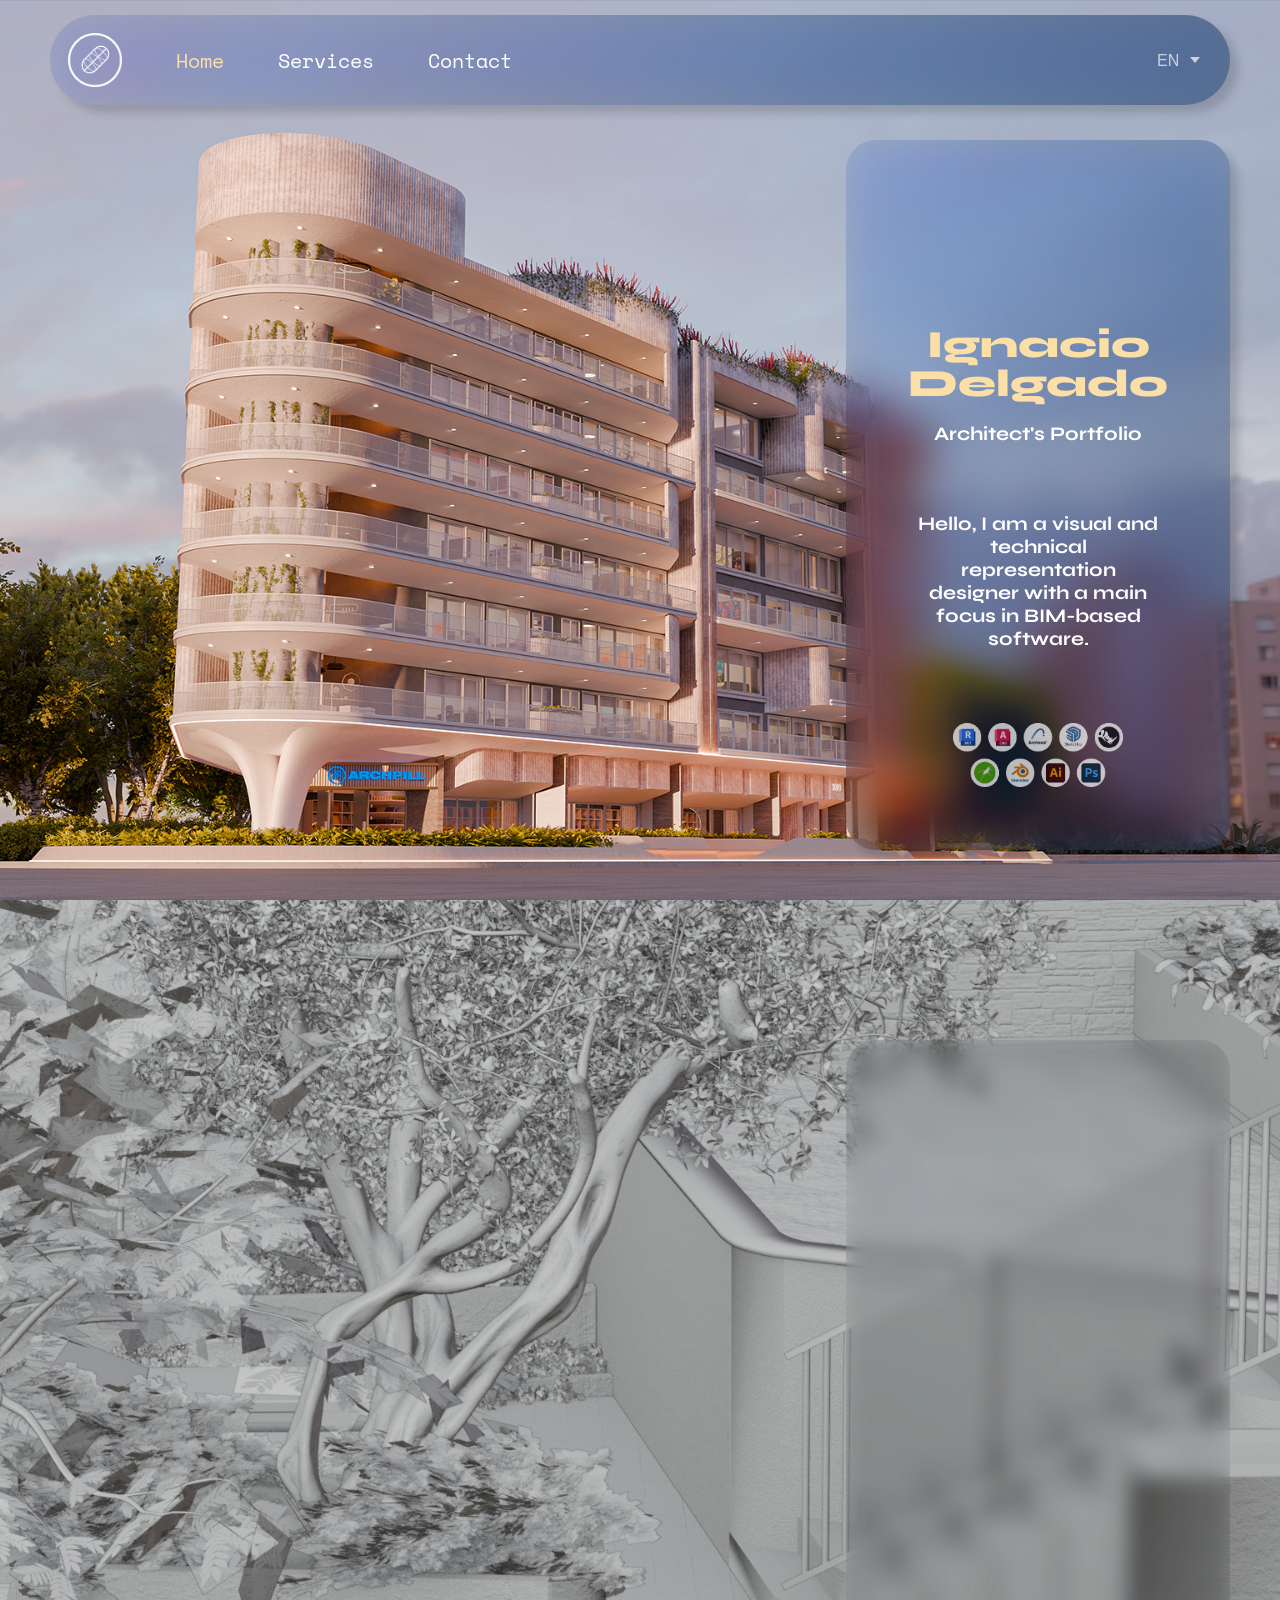
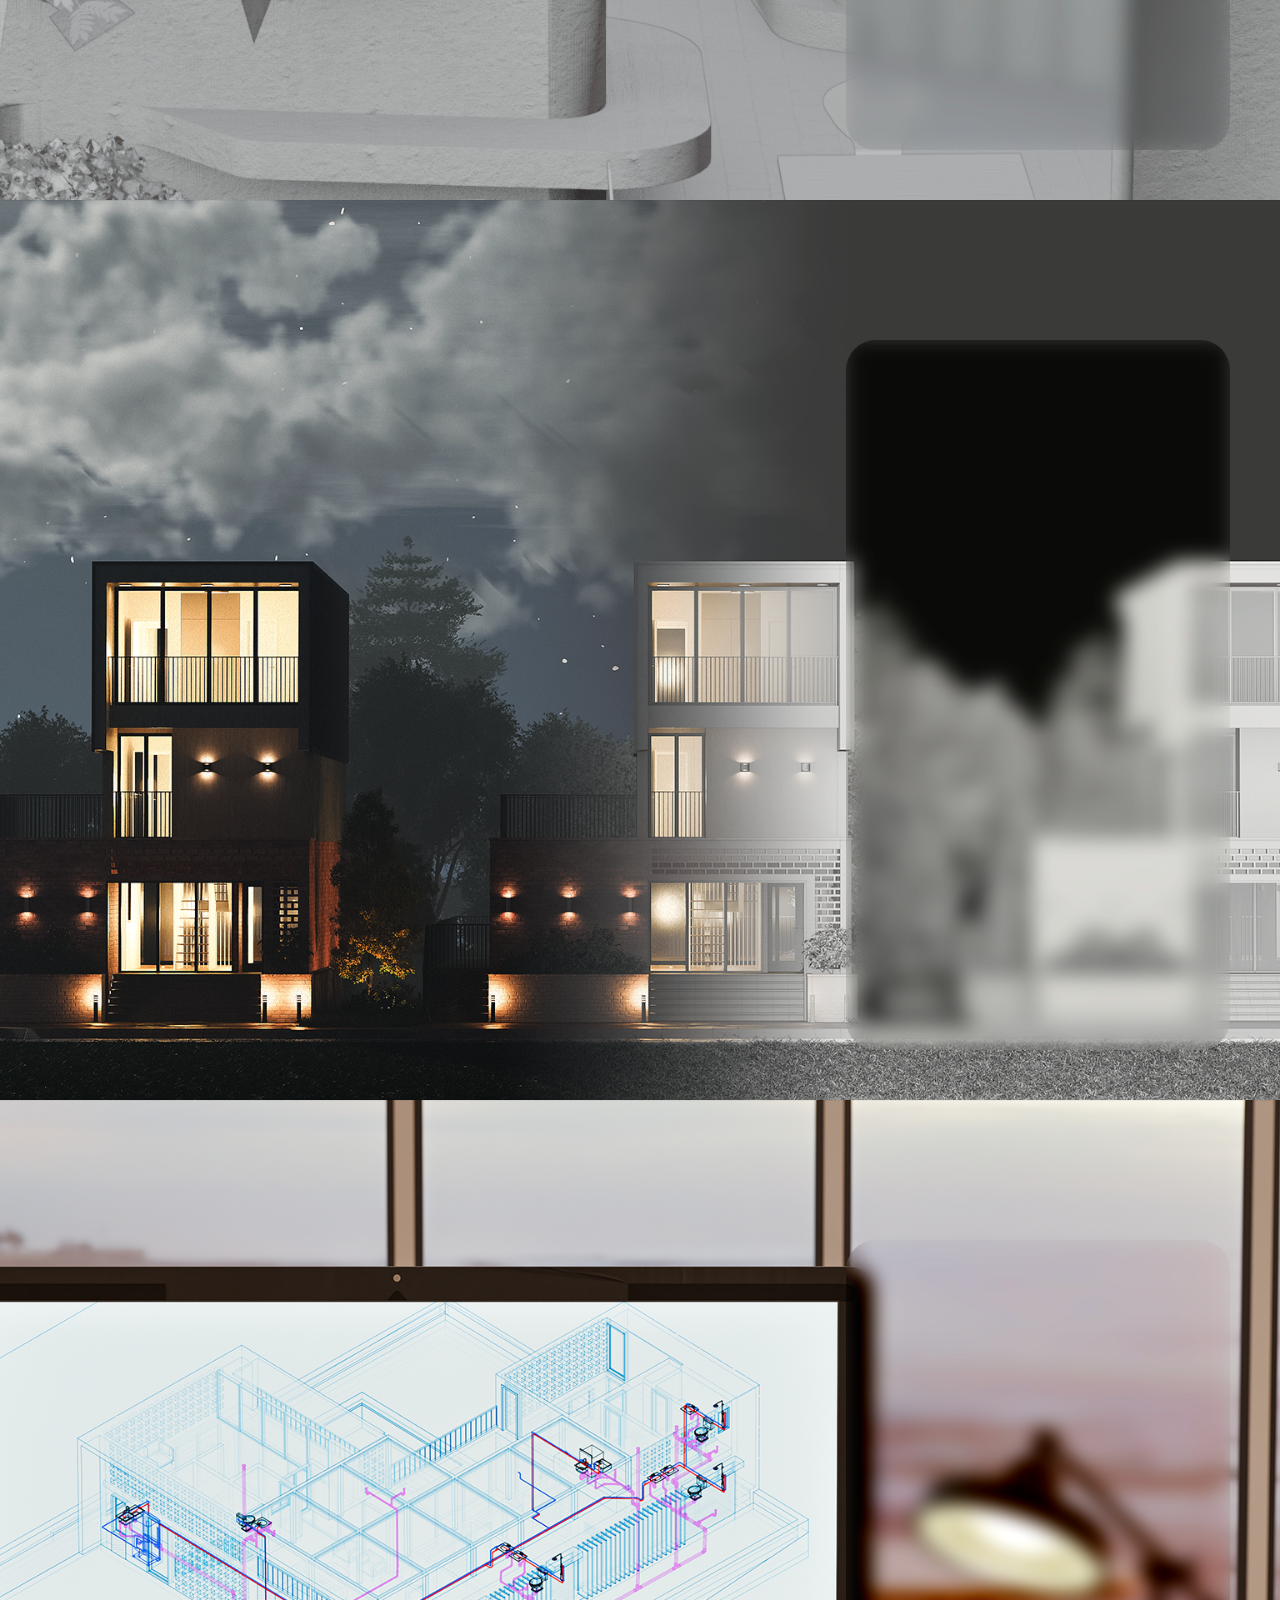
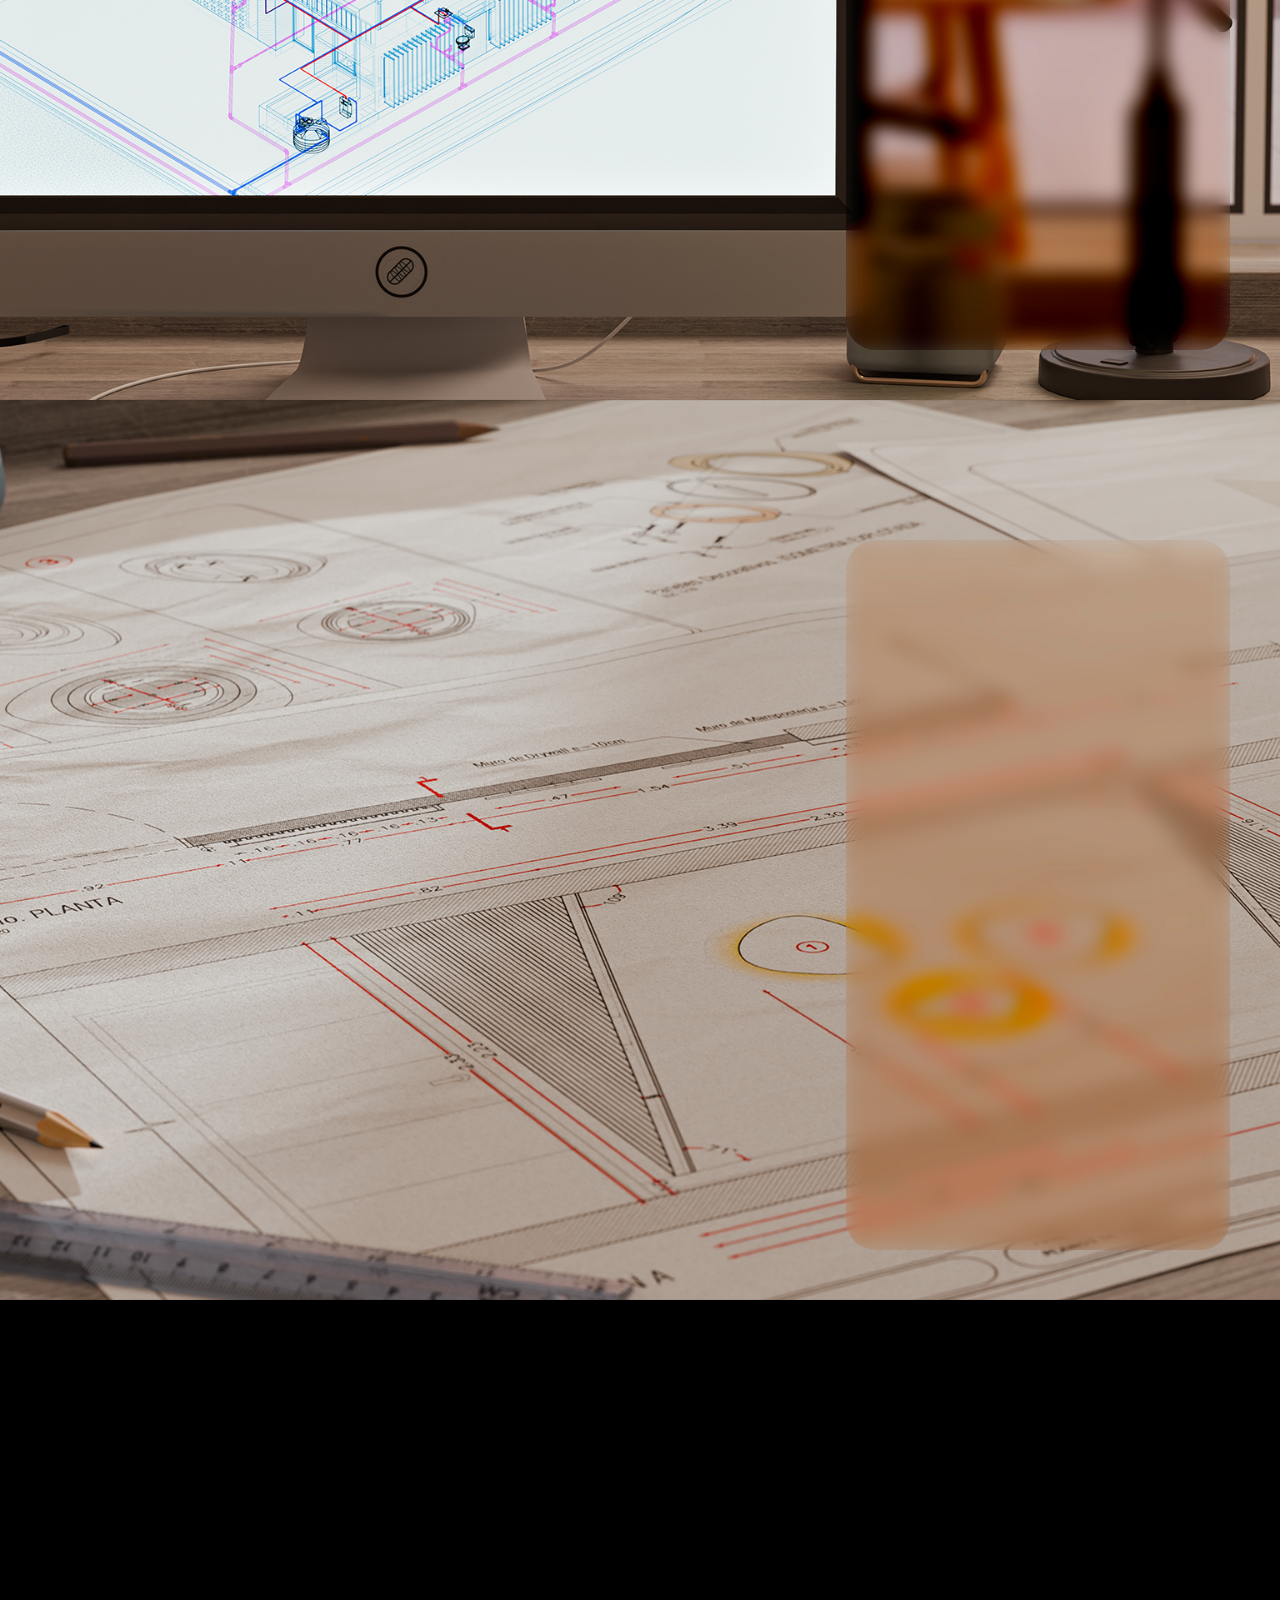
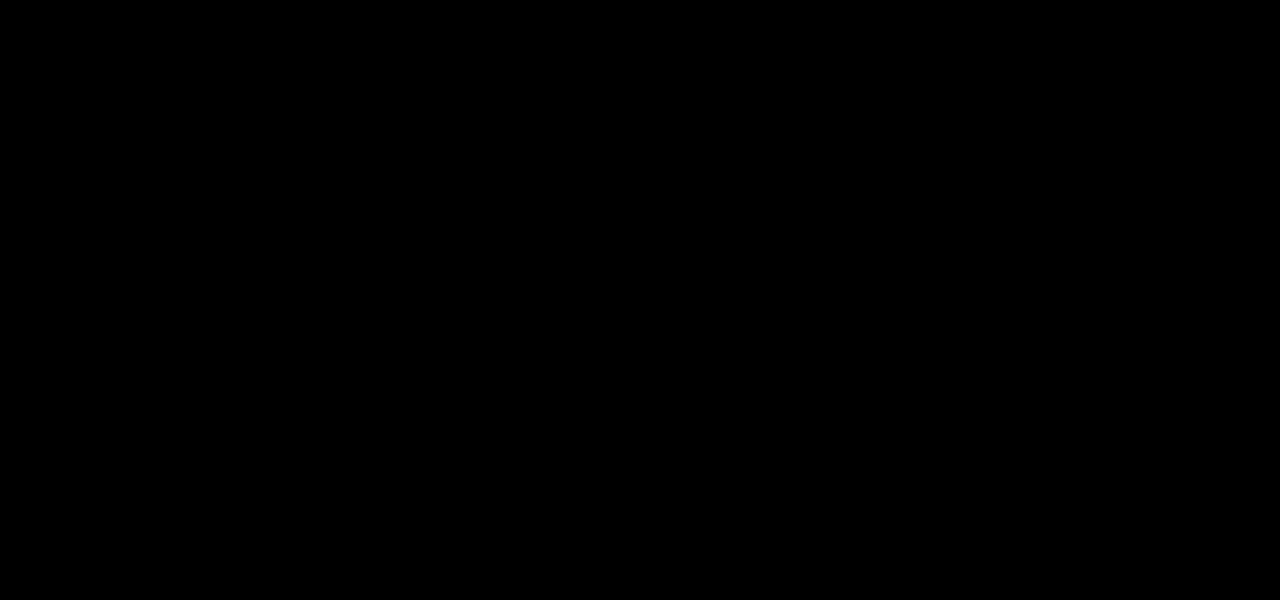
==== index.html @ 657e5b46 "Add files via upload" ====
<!DOCTYPE html>
<html>
<head>
    <meta charset="UTF-8" />
    <meta name="description" content="Architectural portfolio of Ignacio Delgado. BIM, ArchViz, MEP and detailing services.">
    <title>Ignacio Delgado</title>
    <link rel="preconnect" href="https://fonts.googleapis.com">
    <link rel="preconnect" href="https://fonts.gstatic.com" crossorigin>
    <link href="https://fonts.googleapis.com/css2?family=Space+Mono&family=Syne:wght@400;500;600;700;800&display=swap" rel="stylesheet">
    <link rel="stylesheet" href="css/style.css">
    <meta name="viewport" content="width=device-width, initial-scale=1">
</head>

<body>
    
        <nav>

            <ul>
                <li><a href="#about"><img src="img/logo.png" alt="My Logo"></a></li>
                <li><a id="navAbout" class="nav-link" href="#about">Home</a></li>
                <li><a id="navServices" class="nav-link" href="#services">Services</a></li>
                <li><a id="navContact" class="nav-link" href="#contact">Contact</a></li>
                <li class="language-select"><select>
                    <option value="en">EN</option>
                    <option value="es">ES</option>
                </select></li>
            </ul>
        </nav>

        <section id="about" class="about">
            <article>

                <!-- image slider -->
                <div id="slider" class="slider">
                    <div id="imageslider" class="slider-container">
                        <figure>
                        <img src="img/render 01.webp" alt="Building Render">
                        <img src="img/render 02.webp" alt="House Render">
                        <img src="img/render 03.webp" alt="Bedroom Render">
                        <img src="img/render 04.webp" alt="Hallway Render">
                        <img src="img/render 01.webp" alt="Building Render">
                        </figure>
                    </div>
                </div>
                <!-- image slider -->

                <div class="about-content">
                    <div class="title">
                        <h1>Ignacio<br>Delgado</h1>
                    </div>
                    <div class="subtitle">
                        <h3 id="subtitle1">Architect's Portfolio</h3>
                    </div>
                    <div class="description">
                        <b id="par1">Hello, I am a visual and technical representation designer with a main focus in BIM-based software.</b>
                    </div>
                    <div class="programs">
                        <div id="programs">
                            <figure>
                            <img src="img/programs.png" alt="">
                            </figure>
                        </div>
                    </div>
                </div>
            </article>

        </section>

        <section id="services" class="service-container">
            <section class="service service-3d sticky">

                <article>
                    <figure>
                        <img src="img/3dModels.webp" alt="3d Model" width="200">
                    </figure>

                    <div class="text">
                        <h2 id="services_modeling_title">MODELING</h2>
                        <p id="services_modeling_description">Architectural 3d modeling based on plans or on-site measurements. I use a wide range of industry-standard software to deliver detailed models.</p>
                        <a id="services_modeling_contact" href="#contact">Contact me for more information.</a>
                    </div>
                </article>

            </section>

            <section class="service service-render sticky">

                <article>
                <figure>
                    <img src="img/RenderTransition.webp" alt="Render transition to 3d model" width="200">
                    </figure>
                    <div class="text">
                        <h2 id="services_render_title">ARCHVIZ</h2>
                        <p id="services_render_description">Bring your architectural ideas to life with realistic renderings. You can choose the look and feel from camera angles to materials. I specialize in both interior and exterior visualizations.</p>
                        <a id="services_render_contact" href="#contact">Contact me for more information.</a>
                    </div>
                </article>

            </section>

            <section class="service service-mep sticky">

                <article>
                <figure>
                    <img src="img/MEP.webp" alt="MEP system routing" width="200">
                    </figure>
                    <div class="text">
                        <h2>MEP</h2>
                        <p id="services_mep_description">Mechanical, electrical, and plumbing systems modeled in Autodesk Revit, based on architectural drawings and ready for scheduling and quantity takeoff.</p>
                        <a id="services_mep_contact" href="#contact">Contact me for more information.</a>
                    </div>
                </article>

            </section>

            <section class="service service-detail sticky">

                <article>
                <figure>
                    <img src="img/Details.webp" alt="Architectural detail plans" width="200">
                    </figure>
                    <div class="text">
                        <h2 id="services_details_title">DETAILING</h2>
                        <p id="services_details_description">Construction-ready documentation of architectural elements and components.</p>
                        <a id="services_details_contact" href="#contact">Contact me for more information.</a>
                    </div>
                </article>

            </section>
        </section>

        <section id="contact" class="contact">
            <article>
                <figure class="profile-picture">
                    <img src="img/ProfilePicture.webp" alt="Ignacio Delgado Profile Picture">
                </figure>

                <div class="contact-content">
                    <div class="contact-data">
                        <h1> Ignacio <br> Delgado</h1>
                        <p id="contact_description">Bachelor of Architecture from <br> Universidad de Lima.</p>
                        <div class="social-networks">
                            <a href="https://www.instagram.com/archpill/" target="_blank">
                                <img src="img/InstagramLogo.png" alt="Instagram Icon">
                            </a>
                            <a href="https://www.linkedin.com/in/ignacio-delgado-b66bb219a/" target="_blank">
                                <img src="img/LinkedInLogo.png" alt="LinkedIn Icon">
                            </a>
                        </div>
                        <div class="download-content">
                            <a id="contact_cv" href="https://drive.google.com/file/d/1QMvNviJ8yWpUM3eVjz7Fx7KUgaL3fkpQ/view?usp=drive_link" target="_blank">Download CV</a>
                            <br>
                            <a id="contact_dossier" href="https://drive.google.com/file/d/12A3cQqpq6sU9uau0mVuE59PVUtL7NmC2/view?usp=drive_link" target="_blank">Download Projects Dossier</a>
                        </div>
                    </div>

                    <div class="contact-tools">
                                <form action="https://api.web3forms.com/submit" method="POST" class="contact-left">
                                    <div class="contact-left-title">

                                        <h2 id="contact_email_title">Contact Me</h2>
                                    </div>
                                    <input type="hidden" name="access_key" value="77ea78ff-f073-4a43-bc3b-4c7bc73c2e92">
                                    <input id="contact_email_name" type="text" name="name" placeholder="Your Name" class="contact-inputs" required>
                                    <input id="contact_email_email" type="email" name="email" placeholder="Your Email" class="contact-inputs" required>
                                    <textarea id="contact_email_message" name="message" placeholder="Your Message" class="contact-inputs" required></textarea>
                                    <button type="submit"> <p id="contact_email_send">Send</p> </button>
                                </form>
                    </div>
                </div>

            </article>    
           
        </section>
        
        <script src="main.js"></script>
</body>
</html>
---- css/style.css ----
* {
  box-sizing: border-box;
}

body {
  overflow-x: hidden;
}

html {
  scroll-behavior: smooth;
  -webkit-text-size-adjust: 100%;
  text-size-adjust: 100%;
}

html, body {

  margin:0;
  padding: 0;
  background: #000000;
  color: #ffffff;
  font-size: clamp(12px, 2vw, 30px);
  font-family: "Syne", sans-serif;
  font-optical-sizing: auto;
  font-style: normal;
}

h1 {
  font-size: clamp(20px, 3vw, 60px);
  margin: 0px;
  font-weight: 800;
  line-height: 1em;
}

h2 {
  font-size: clamp(15px, 2vw, 30px);
  font-weight: 800;
}

h3 {
  font-size: clamp(8px, 1.5vw, 30px);
  font-weight: 700;
}

a {
  color: #ffffff;
  text-decoration: none;
}

p {
  font-size: clamp(10px, 2vw, 25px);
  font-weight: 500;
}

/* sections*/

section {
  position: relative;
  display: flex;
  width: 100%;
  min-height: 100vh;

  z-index: 1;
}

.service.sticky .text,
.service.sticky figure {
  pointer-events: auto;
}

/* navigation */

nav.color-change {
  background-color: #99adc5;
  transition: background-color 1s ease;
}

nav {
  position: fixed;
  height: 10vh;
  top: 15px;
  left: 50px;
  right: 50px;
  font-size: 20px;
  z-index: 2;
  
  background-color: transparent;
  background: linear-gradient(120deg,#42536815, #26426290);
  backdrop-filter: blur(20px) brightness(0.85) contrast(1.5) saturate(2);
  box-shadow: 8px 8px 8px rgba(10, 10, 10, 0.15);
  
  border-radius: 100px;

  transition: background-color 1s ease;
}

nav ul {
  display: flex;
  align-items: center;
  width: 100%;
  height: 100%;
  margin: 0;
  padding: 0;

}

nav ul li {
  list-style: none;
  margin-left: 2vh;
  margin-right: 4vh;
}

nav ul li a {
  color: #ffffff;
  font-family: "Space Mono", monospace;
  font-weight: 400;
  font-style: normal;
}

nav ul li a img {
  height: 6vh;
  vertical-align: middle;
  position: relative;
}

.nav-link.active {
  color: #FCDFA7;
}

/*NAVBAR ONLY HOVER WITH MOUSE*/
@media (hover: hover) and (pointer: fine) {
  nav ul li a:hover {
    color: #FCDFA7;
    transition: color 0.3s ease;
  }
}

/* language bar */

nav ul .language-select {
  margin-left: auto;
  margin-right: 20px; /* optional: for some spacing from the edge */
}

select {
  background: transparent;

  color: #cdd2d7;
  border: black;
  padding: 8px 30px 8px 12px; /* space on the right for the arrow */
  font-size: 16px;
  appearance: none; /* remove default arrow */
  -webkit-appearance: none;
  -moz-appearance: none;
  position: relative;
  background-image: url("data:image/svg+xml;charset=US-ASCII,%3Csvg xmlns='http://www.w3.org/2000/svg' width='10' height='6'%3E%3Cpath fill='%23cdd2d7' d='M0 0l5 6 5-6z'/%3E%3C/svg%3E");
  background-repeat: no-repeat;
  background-position: right 10px center;
  background-size: 10px 6px;
  transition: background-color 1s ease;
}

/* image slider */

.slider {
  z-index: 1;
  position: relative;
}

.slider-container {
  height: 100vh;
  width: 100vw;
  overflow: hidden;
  position: relative;
}

#imageslider figure {
  display: flex;
  width: 500vw; /* 5 images * 100vw each */
  margin: 0;
  padding: 0;
  animation: 20s slider infinite ease-in-out;
}

#imageslider figure img {
  width: 100vw;
  height: 100vh;
  object-fit: cover;
  object-position: center;
}

@keyframes slider {
  0% { transform: translateX(0%); }
  20% { transform: translateX(0%); }
  25% { transform: translateX(-20%); }
  45% { transform: translateX(-20%); }
  50% { transform: translateX(-40%); }
  70% { transform: translateX(-40%); }
  75% { transform: translateX(-60%); }
  95% { transform: translateX(-60%); }
  100% { transform: translateX(-80%); }
}
/*image slider end*/

/*about section*/

#about {
  scroll-margin-top: 10vh;
}

section.about article {
  position: relative;
  margin: auto;
  text-align: center;
  display: flex;
  flex-direction: column;
  align-items: center;
  justify-content: center;
  overflow: hidden;
}

section.about article .about-content {
  box-sizing: border-box;
  
  position: absolute;
  bottom: 50px;
  right: 50px;
  width: 30vw;
  height: calc(90vh - 100px);


  background: linear-gradient(120deg,#42536815, #26426290);
  backdrop-filter: blur(20px) brightness(0.85) contrast(1.5) saturate(2);

  box-shadow: 8px 8px 8px rgba(10, 10, 10, 0.15);
  border-radius: 30px;


  display: flex;
  flex-direction: column;
  justify-content: center;
  z-index: 2;
  padding: 30px;
}

section.about article .about-content .title {
  flex: 1;
  display: flex;
  align-items: flex-end;
  justify-content: center;
  color: #FCDFA7;
  text-align: center;
}

section.about article .about-content .subtitle {
  flex: 0;
  display: flex;
  align-items: flex-start;
  justify-content: center;
}


section.about article .about-content .description {
  flex: 1;
  display: flex;
  font-size: clamp(15px, 1.5vw, 25px);
  margin: 0 3.125vw 0 3.125vw; /* top, right, bottom, left */
  align-items: center;

}

#programs figure img {
  flex: 1;
  width: 70%;
  object-fit: cover;
  align-items: flex-start;
  opacity: 70%;
}

/* service section*/

.service.sticky {
  position: sticky;
  top: 0;
  height: 100vh;
}

.service-container {

  height: 400vh;
  z-index: 0;
}

#services {
  flex-direction: column;
}

section.service article {
  position: relative;
  width: 100%;
  height: 100%;
  display: flex;
  align-items: center;
  justify-content: flex-end;
  background: none;
  overflow: hidden;
}

section.service figure {
  position: absolute;
  top: 0;
  left: 0;
  width: 100%;
  height: 100%;
  margin: 0;
  z-index: 1;
}

section.service figure img {
  position: absolute;
  top: 0;
  left: 0;
  width: 100vw;
  height: 100vh;
  object-fit: cover;
  object-position: center;
  z-index: 1;
}

section.service .text {
  position: absolute;
  bottom: 50px;
  right: 50px;
  width: 30vw;
  height: calc(90vh - 100px);

  background: linear-gradient(120deg,#42536815, #26426290);
  backdrop-filter: blur(10px) brightness(0.85) contrast(1.5) saturate(2);

  border-radius: 30px;

  z-index: 2;
  padding: 3vw;
  display: flex;
  flex-direction: column;
  justify-content: start;
  color: white;
}

/* service section overrides */

section.service .text a {
  font-family: "Space Mono", monospace;
  font-size: 70%;
  transition: color 1s;
}

/* CONTACT ME ONLY HOVER WITH MOUSE*/
@media (hover: hover) and (pointer: fine) {
  section.service a:hover {
    color: #FCDFA7;
    text-decoration: underline;
  }
}

/* contact section*/

section.contact {
  height: 90vh !important; /* Forces it */
  background-color: #99adc5;
  background: linear-gradient(90deg,#99adc5, #596e86);
  backdrop-filter: brightness(0.85) contrast(1.5) saturate(2);
}

section.contact article {
  height: 90vh;
  width: 100vw;
  padding-top: 10vh;
  align-items: center;
  justify-content: center;
  display: flex;
  flex-direction: row;
  overflow: hidden;

}

section.contact article figure,
section.contact .contact-content {
  height: 90vh;
  width: 50%;
  display: flex;
  align-items: center;
  justify-content: center;
}

.profile-picture img {
  align-items: center;
  justify-content: center;
  width: 45vw;
  border-radius: 50px;
}

section.contact .contact-content {
  flex-direction: column;
  align-items: start;
  height: 30vh;
}

section.contact .contact-tools {
  height: 30vh;
  padding-top: 1vh;
}

/* contact section email*/

.contact-left{
    display: flex;
    flex-direction: column;
    align-items: start;
    gap: 1vh;
}

.contact-inputs {
    width: 30vw;
    height: 4vh;
    border-bottom: 1.5px solid #ffffff;
    border-top: transparent;
    border-left: transparent;
    border-right: transparent;
    outline: transparent;
    padding-left: 10px;
    color: #ffffff;
    background-color: transparent;
}

.contact-left textarea {
    resize: none;  
    height: clamp(20px, 10vh, 12vh);
    padding-top: 10px;
}

.contact-inputs:focus{
    border-bottom: 1.5px solid white;
    border-top: #6F8298;
    border-left: #6F8298;
    border-right: #6F8298;
}

.contact-inputs::placeholder {
    color: #adb6c0;
}

.contact-left button {
    display: flex;
    align-items: center;
    padding: 2px 40px;
    color: #6F8298;
    gap: 10px;
    border: none;
    border-radius: 50px;
    background: #ffffff;
    cursor: pointer;
    transition: 0.3s ease;
}


/*CONTACT LEFT BUTTON ONLY HOVER WITH MOUSE*/
@media (hover: hover) and (pointer: fine) {
  .contact-left button:hover {
    color: #ffffff;
    background: #FCDFA7;
  }
}
/* contact section overrides */

#contact h1 {
  color: #FCDFA7;
  font-size: 150%;
}

#contact p {
  font-size: clamp(5px, 1vw, 15px);
}

#contact a {
  font-size: clamp(5px, 1vw, 15px);
  font-weight: 500;
}

.download-content a {
  display: inline-block;
  color: #6F8298;
  background-color: #ffffff;
  border-radius: 50px;
  padding: 10px 20px;
  margin: 5px 0;
  transition: 0.3s ease;
}


/*CONTACT DATA BUTTONS ONLY HOVER WITH MOUSE*/
@media (hover: hover) and (pointer: fine) {
  .contact-data a:hover {
    color: #ffffff;
    background-color: #FCDFA7;
  }
}

.contact-left button p {
  font-weight: 600;
  font-size: clamp(5px, 10vh, 15px);
}

.contact-left-title h2 {
  font-size: clamp(5px, 10vh, 25px);
  margin-bottom: 0px;
}

/* Social media icons */

.social-networks {
  display: flex;
  gap: 1vw;
  margin: 1vh 0px;
}

.social-networks img {
  display: flex;
  height: 4vh;
  align-items: start;
  justify-content: start;
  object-fit: cover;
}

.social-networks img:hover {
  transform: none;
}

.social-networks a img {
  transition: none !important;
  background: none !important;
  filter: none !important;
}

.social-networks a:hover {
  color: inherit !important;
  background: none !important;
}


/* 1. MOBILE LAYOUT VERTICAL */
@media (max-width: 600px) and (orientation: portrait) {


    /* NAVBAR */

      nav {
        left: 10px;
        right: 10px;
        top: 10px;
        font-size: 10px; /* smaller font for mobile */
        padding: 5px 10px;
    }

    nav ul li {
        margin: 5px 10px; /* tighter margins */
    }

    nav ul li a {
        font-size: clamp(5px, 11px, 25px); /* shrink text */
        white-space: nowrap; /* keep each link on one line */
    }

    nav ul li a img {
        height: 30px; /* smaller logo */
    }

    nav ul .language-select select {
        font-size: clamp(5px, 11px, 25px);
        padding: 4px 20px 4px 8px;
    }
  

    /* ABOUT SECTION */

    section.about article .about-content {
        bottom: 20vh;
        right: 15vw;
        width: 70vw;
        height: 50vh;
    }

    h3 {
      font-size: clamp(12px, 1.8vw, 30px);
      font-weight: 700;
    }

    section.about article .about-content .description {
      font-size: clamp(14px, 1vw, 18px);
      margin: 10px 3.125vw 0 3.125vw; /* top, right, bottom, left */
    }

    #programs figure img {
      width: 90%;
      margin: 10px 0 0 0; /* top, right, bottom, left */
    }

    /* SERVICE SECTION */

    section.service .text {
        top: calc(10vh + 20px);
        right: 10px;
        width: 50vw;
        height: 40vh;
    }

    section.service .text h2 {
        font-size: clamp(5px, 12px, 30px)
    }

    section.service .text p {
        font-size: clamp(5px, 12px, 30px);
    }

    section.service .text a {
        font-size: clamp(5px, 10px, 25px);
    }

    /* CONTACT SECTION */

    section.contact article {
        flex-direction: column; /* stack vertically */
        height: 100vh; /* let it grow naturally */
        padding-top: 50px; /* keep space below navbar */
      }

    section.contact article figure,
    section.contact .contact-content {
        width: 100%; /* full width */
        height: auto; /* adjust height to content */
        justify-content: center;
        text-align: center;
      }

    .profile-picture img {
        width: 20vh;
        height: 20vh;
        object-fit: cover;
       border-radius: 50%;
      }

    section.contact .contact-content {
        align-items: center;
      }

    section.contact .contact-data {
        height: 25vh;
    }

    .download-content a {
        margin: 2.5px 0;
        padding: 5px 12px;
    }

    section.contact .contact-tools {
        height: 35vh;
    }

    .social-networks {
        align-items: center;
        justify-content: center;
    }

    .social-networks img {
        height: 3vh;
    }

    .contact-left button {
        padding: 0px 20px;
    }

    .contact-left-title h2 {
        font-size: clamp(10px, 2vh, 30px);
    }

    #contact h1 {
        font-size: clamp(10px, 3vh, 30px);
    }

    #contact p {
        font-size: clamp(10px, 1.5vw, 15px);
    }

    #contact a {
        font-size: clamp(10px, 1.5vw, 15px) ;
    }

    .contact-inputs {
        width: 80vw; /* fit smaller screens */
      }

}

/* 2. MOBILE LAYOUT HORIZONTAL */

@media (max-width: 1022px) and (max-height: 600px) and (orientation: landscape) {
    /* NAVBAR */

      nav {
        left: 10px;
        right: 10px;
        top: 10px;
        font-size: 10px; /* smaller font for mobile */
        padding: 2.5px 5px;
    }

    nav ul li {
        margin: 5px 10px; /* tighter margins */
    }

    nav ul li:first-child {
        margin-left: 1px; /* adjust to your liking */
        margin-right: 8px; /* keeps spacing from next element */
    }

    nav ul li a {
        font-size: clamp(10px, 12px, 25px); /* shrink text */
        white-space: nowrap; /* keep each link on one line */
    }

    nav ul li a img {
        height: 7vh; /* smaller logo */
    }

    nav ul .language-select select {
        font-size: clamp(10px, 12px, 24px);
        padding: 4px 20px 4px 8px;
    }
  

    /* ABOUT SECTION */

    section.about article .about-content {
        bottom: 10px;
        right: 15px;
        height: calc(90vh - 30px);
    }

    section.about article h1 {
      font-size: clamp(15px, 2vw, 25px);
    }

    h3 {
      font-size: clamp(8px, 1.3vw, 15px);
    }

    section.about article .about-content .description {
      font-size: clamp(10px, 1.5vw, 15px);
      margin: 5px 0.5vw 0 0.5vw; /* top, right, bottom, left */
    }

    #programs figure img {
      width: 90%;
      margin: 5px 0 0 0; /* top, right, bottom, left */
    }

    /* SERVICE SECTION */

    section.service .text {
        bottom: 10px;
        right: 15px;
        height: calc(90vh - 30px);
    }

    section.service .text p {
        font-size: clamp(11px, 1vw, 18px);
    }

    section.service .text a {
        font-size: clamp(10px, 0.8vw, 15px);
    }

    /* CONTACT SECTION */

    .profile-picture img {
      border-radius: 25px;
      height: 65vh;
      width: auto;
    }

    .download-content a {
        margin: 1px 0;
        padding: 2.5px 12px;
    }

    .social-networks img {
        height: 5vh;
    }

    .contact-left button {
        padding: 0px 20px;
    }

    #contact h1 {
        font-size: clamp(8px, 1.8vw, 18px);
    }

    .contact-left-title h2 {
        font-size: clamp(9px, 1.2vw, 12px);
        margin-top: 1vh;
    }

    #contact p {
        font-size: clamp(6px, 1vw, 12px);
    }

    #contact a {
        font-size: clamp(5px, 1vw, 10px);
    }

    .contact-inputs {
        font-size: clamp(5px, 1vw, 10px);
    }

}

/* 3. TABLET LAYOUT VERTICAL */

@media (min-width: 601px) and (max-width: 1023px) and (min-height: 601px) {
    
    /* NAVBAR */

      nav {
        left: 10px;
        right: 10px;
        top: 10px;
        font-size: 10px; /* smaller font for mobile */
        padding: 5px 10px;
    }

    nav ul li {
        margin: 5px 10px; /* tighter margins */
    }

    nav ul li a {
        font-size: clamp(18px, 22px, 30px); /* shrink text */
        white-space: nowrap; /* keep each link on one line */
    }

    nav ul li a img {
        height: 50px; /* smaller logo */
    }

    nav ul .language-select select {
        font-size: clamp(15px, 20px, 25px);
        padding: 4px 20px 4px 8px;
    }
  

    /* ABOUT SECTION */

    section.about article .about-content {
        bottom: 22.5vh;
        right: 27.5vw;
        width: 45vw;
        height: 45vh;
    }

    section.about article h1 {
      font-size: clamp(20px, 3.5vw, 30px);
    }

    h3 {
      font-size: clamp(15px, 2vw, 30px);
      font-weight: 700;
    }

    section.about article .about-content .description {
      font-size: clamp(18px, 1.5vw, 25px);
      margin: 10px 3.125vw 0 3.125vw; /* top, right, bottom, left */
    }

    #programs figure img {
      width: 90%;
      margin: 10px 0 0 0; /* top, right, bottom, left */
    }

    /* SERVICE SECTION */

    section.service .text {
        top: calc(10vh + 20px);
        right: 10px;
        width: 40vw;
        height: 35vh;
    }

    section.service .text p {
        font-size: clamp(18px, 2vw, 30px);
    }

    section.service .text a {
        font-size: clamp(85%, 90%, 100%);
    }

    /* CONTACT SECTION */

    section.contact article {
        flex-direction: column; /* stack vertically */
        height: 100vh; /* let it grow naturally */
        padding-top: 50px; /* keep space below navbar */
      }

    section.contact article figure,
    section.contact .contact-content {
        width: 100%; /* full width */
        height: auto; /* adjust height to content */
        justify-content: center;
        text-align: center;
      }

    .profile-picture img {
        width: 20vh;
        height: 20vh;
        object-fit: cover;
       border-radius: 50%;
      }

    section.contact .contact-content {
        align-items: center;
      }

    section.contact .contact-data {
        height: 25vh;
    }

    .download-content a {
        margin: 4px 0;
        padding: 8px 18px;
    }

    section.contact .contact-tools {
        height: 35vh;
    }

    .social-networks {
        align-items: center;
        justify-content: center;
    }

    .social-networks img {
        height: 3.8vh;
    }

    .contact-left button {
        padding: 0px 30px;
    }

    .contact-left-title h2 {
        font-size: clamp(18px, 3vw, 25px);
    }

    #contact h1 {
        font-size: clamp(25px, 3.8vw, 35px);
    }

    #contact p {
        font-size: clamp(10px, 1.8vw, 15px);
    }

    #contact a {
        font-size: clamp(12px, 2vw, 15px) ;
    }

    .contact-inputs {
        width: 80vw; /* fit smaller screens */
      }

}
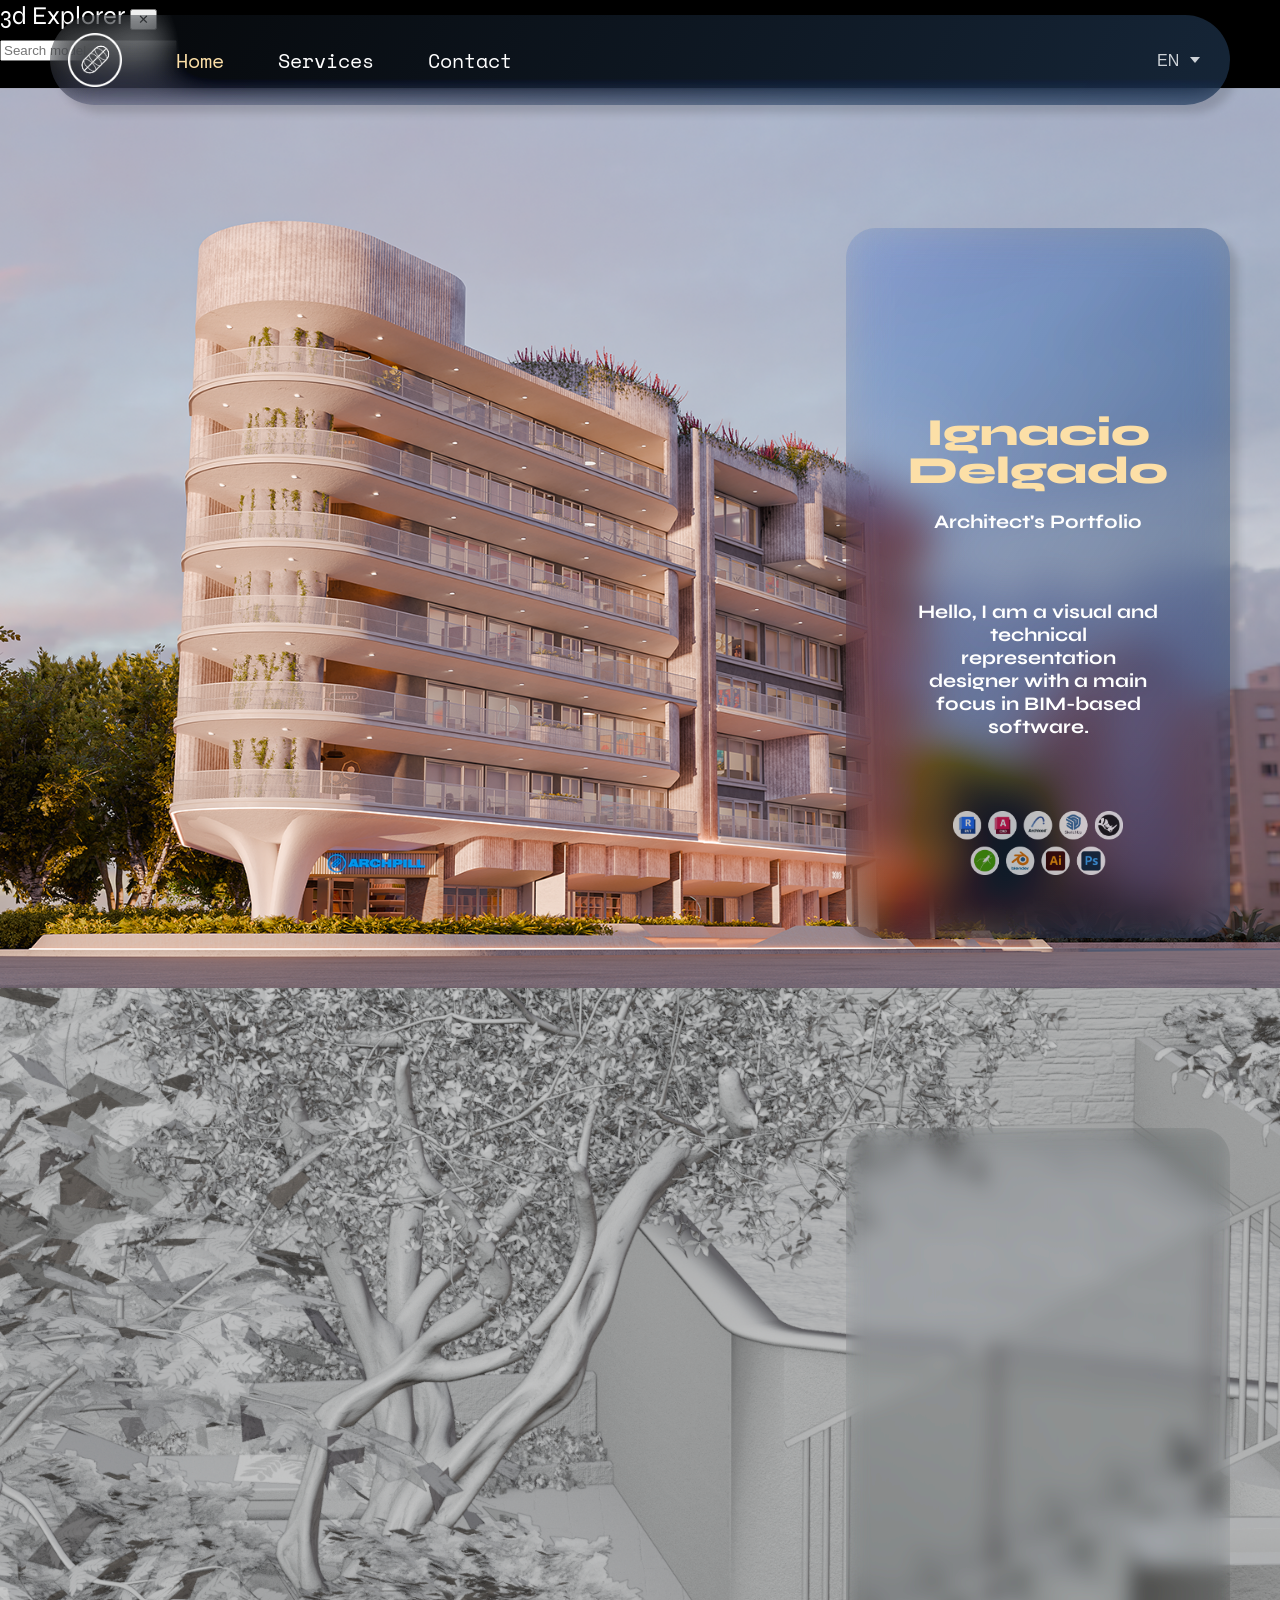
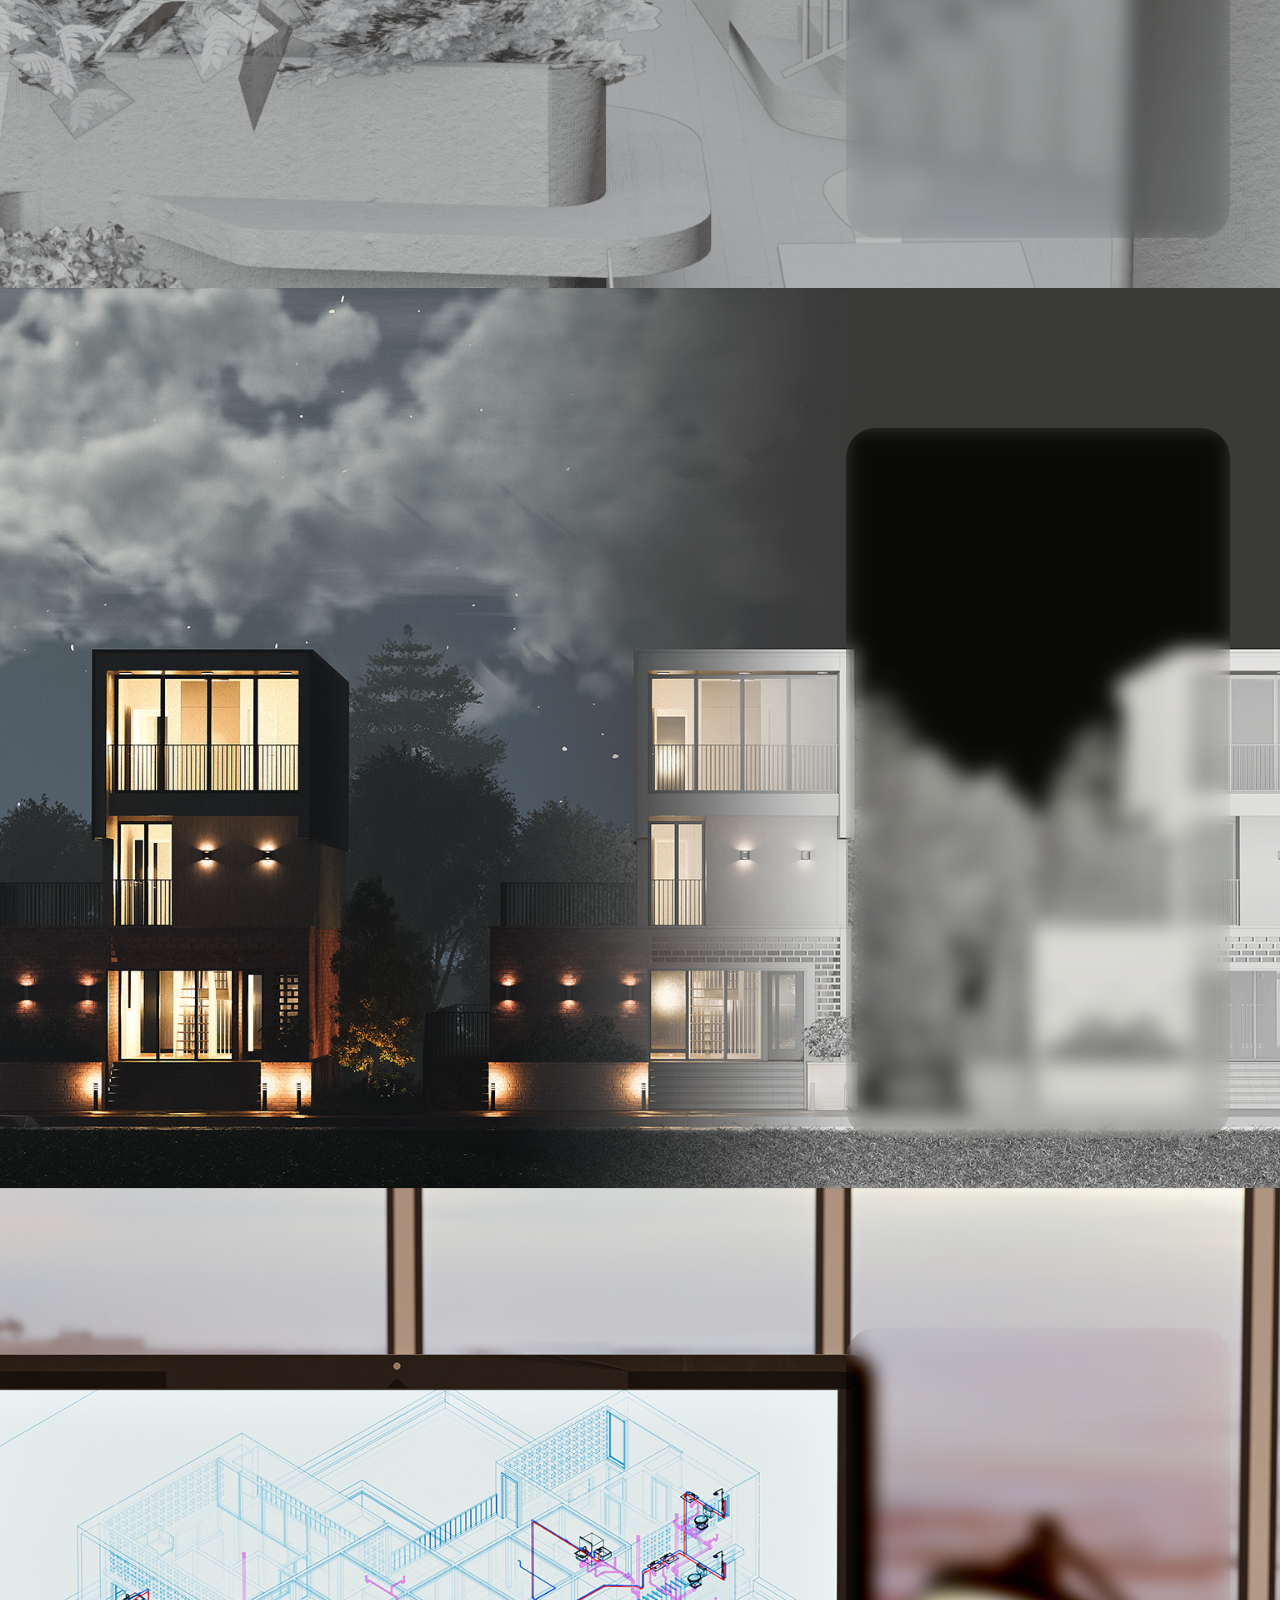
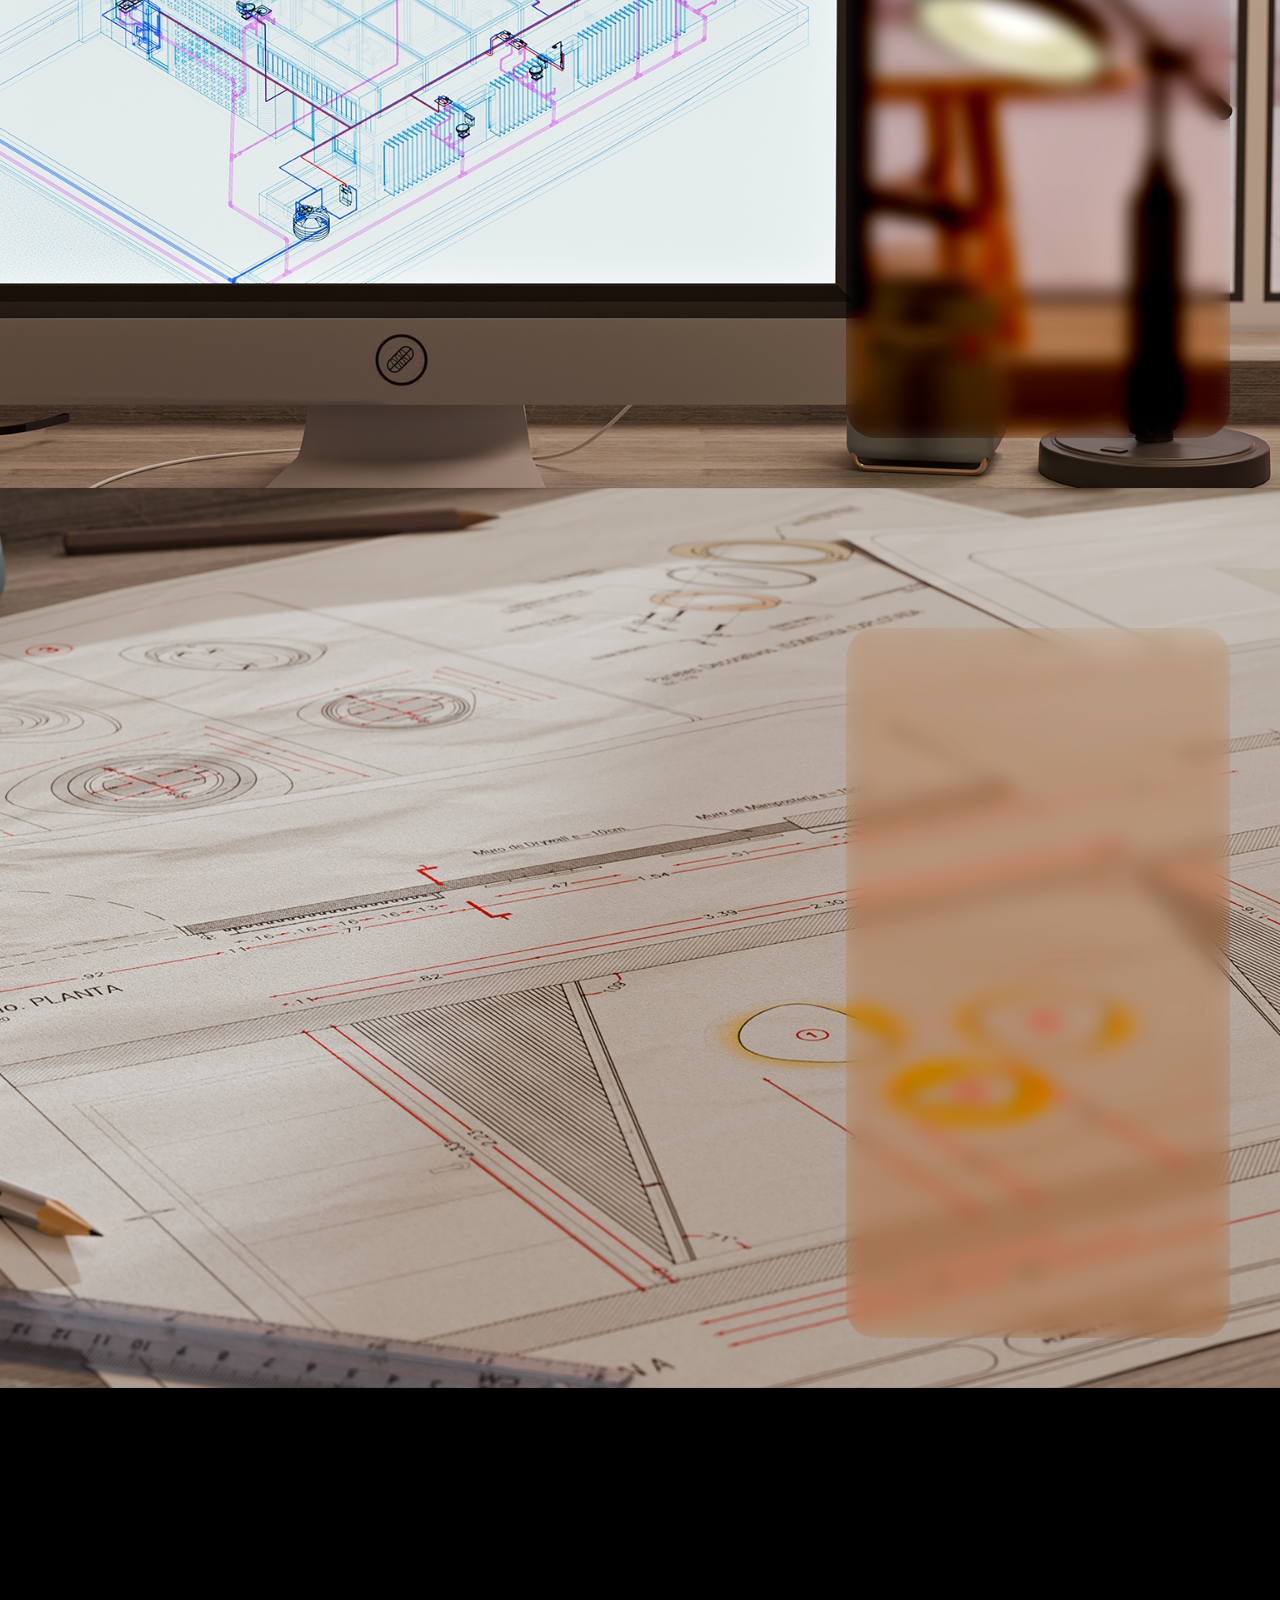
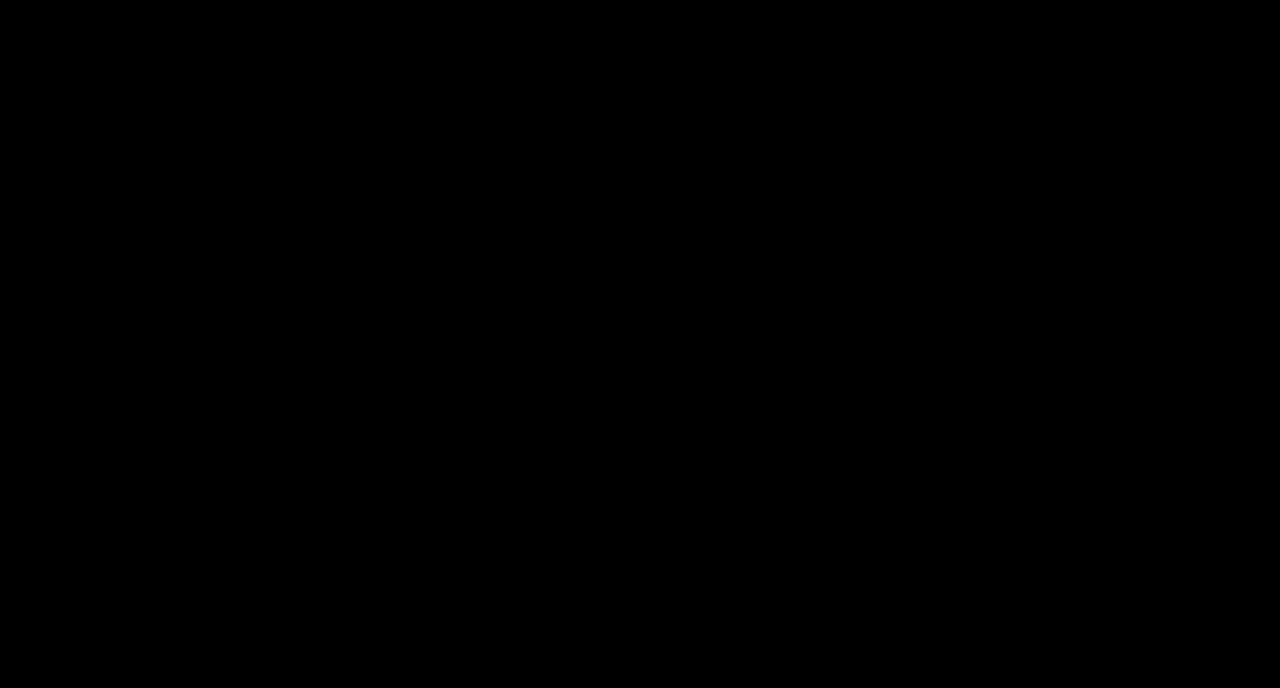
==== commit 622357ea: "Update index.html" ====
--- a/index.html
+++ b/index.html
@@ -3,7 +3,8 @@
 <head>
     <meta charset="UTF-8" />
     <meta name="description" content="Architectural portfolio of Ignacio Delgado. BIM, ArchViz, MEP and detailing services.">
-    <title>Ignacio Delgado</title>
+    <title>Archpill</title>
+    <link rel="Icon" href="img/favicon.ico" type="image/x-icon">
     <link rel="preconnect" href="https://fonts.googleapis.com">
     <link rel="preconnect" href="https://fonts.gstatic.com" crossorigin>
     <link href="https://fonts.googleapis.com/css2?family=Space+Mono&family=Syne:wght@400;500;600;700;800&display=swap" rel="stylesheet">
@@ -13,10 +14,23 @@
 
 <body>
     
+    <div id="modelBrowser">
+
+    <div id="browserHeader">
+    <span>3d Explorer</span>
+    <button id="closeBrowser">✕</button>
+    </div>
+
+    <input type="text" id="modelSearch" placeholder="Search model...">
+
+    <ul id="modelList"></ul>
+
+    </div>
+        
         <nav>
 
             <ul>
-                <li><a href="#about"><img src="img/logo.png" alt="My Logo"></a></li>
+                <li><a href="#" id="modelBrowserBtn"><img src="img/logo.png" alt="My Logo"></a></li>
                 <li><a id="navAbout" class="nav-link" href="#about">Home</a></li>
                 <li><a id="navServices" class="nav-link" href="#services">Services</a></li>
                 <li><a id="navContact" class="nav-link" href="#contact">Contact</a></li>
--- a/css/style.css
+++ b/css/style.css
@@ -395,7 +395,8 @@
 .profile-picture img {
   align-items: center;
   justify-content: center;
-  width: 45vw;
+  width: 40vw;
+  height: auto;
   border-radius: 50px;
 }
 
@@ -474,7 +475,11 @@
 
 #contact h1 {
   color: #FCDFA7;
-  font-size: 150%;
+  font-size: clamp(50%, 110%, 160%);
+}
+
+#contact h2 {
+  font-size: clamp(10px, 1.8vw, 20px);
 }
 
 #contact p {
@@ -974,4 +979,5 @@
         width: 80vw; /* fit smaller screens */
       }
 
-}+}
+
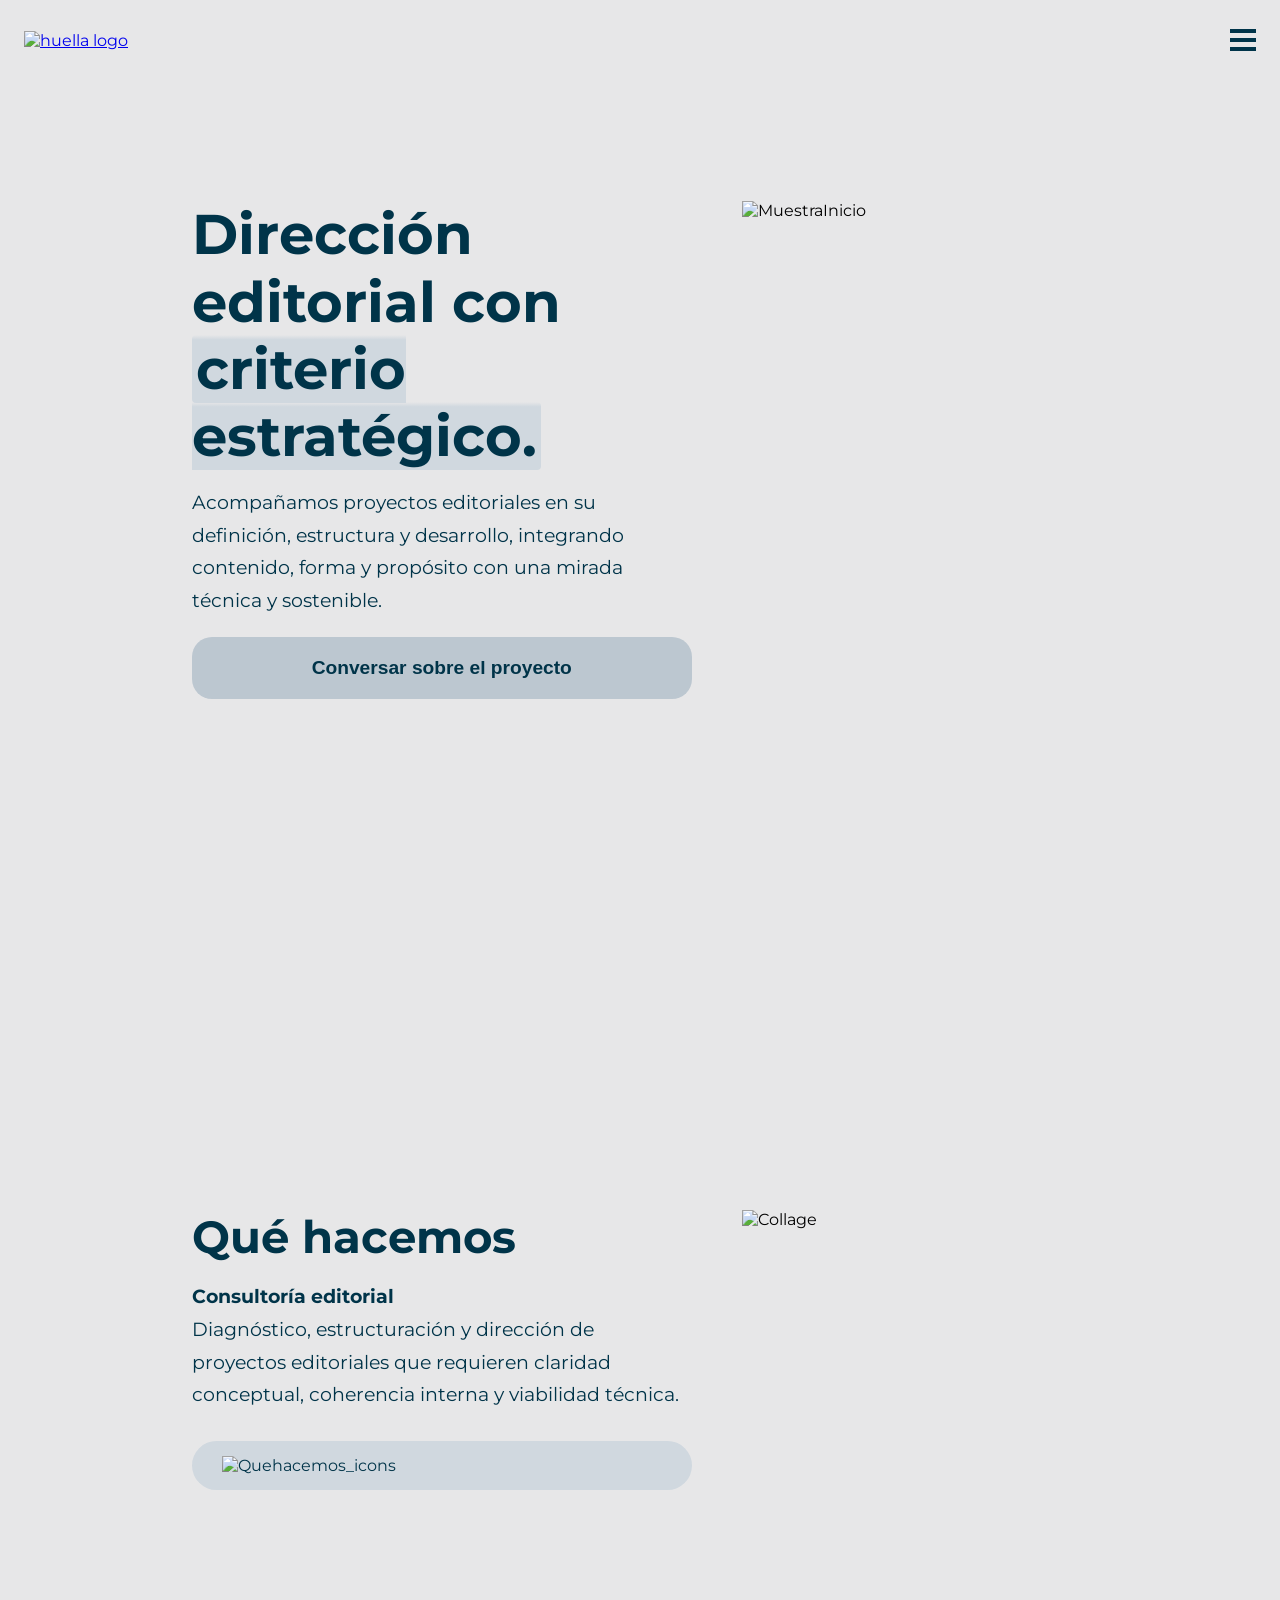
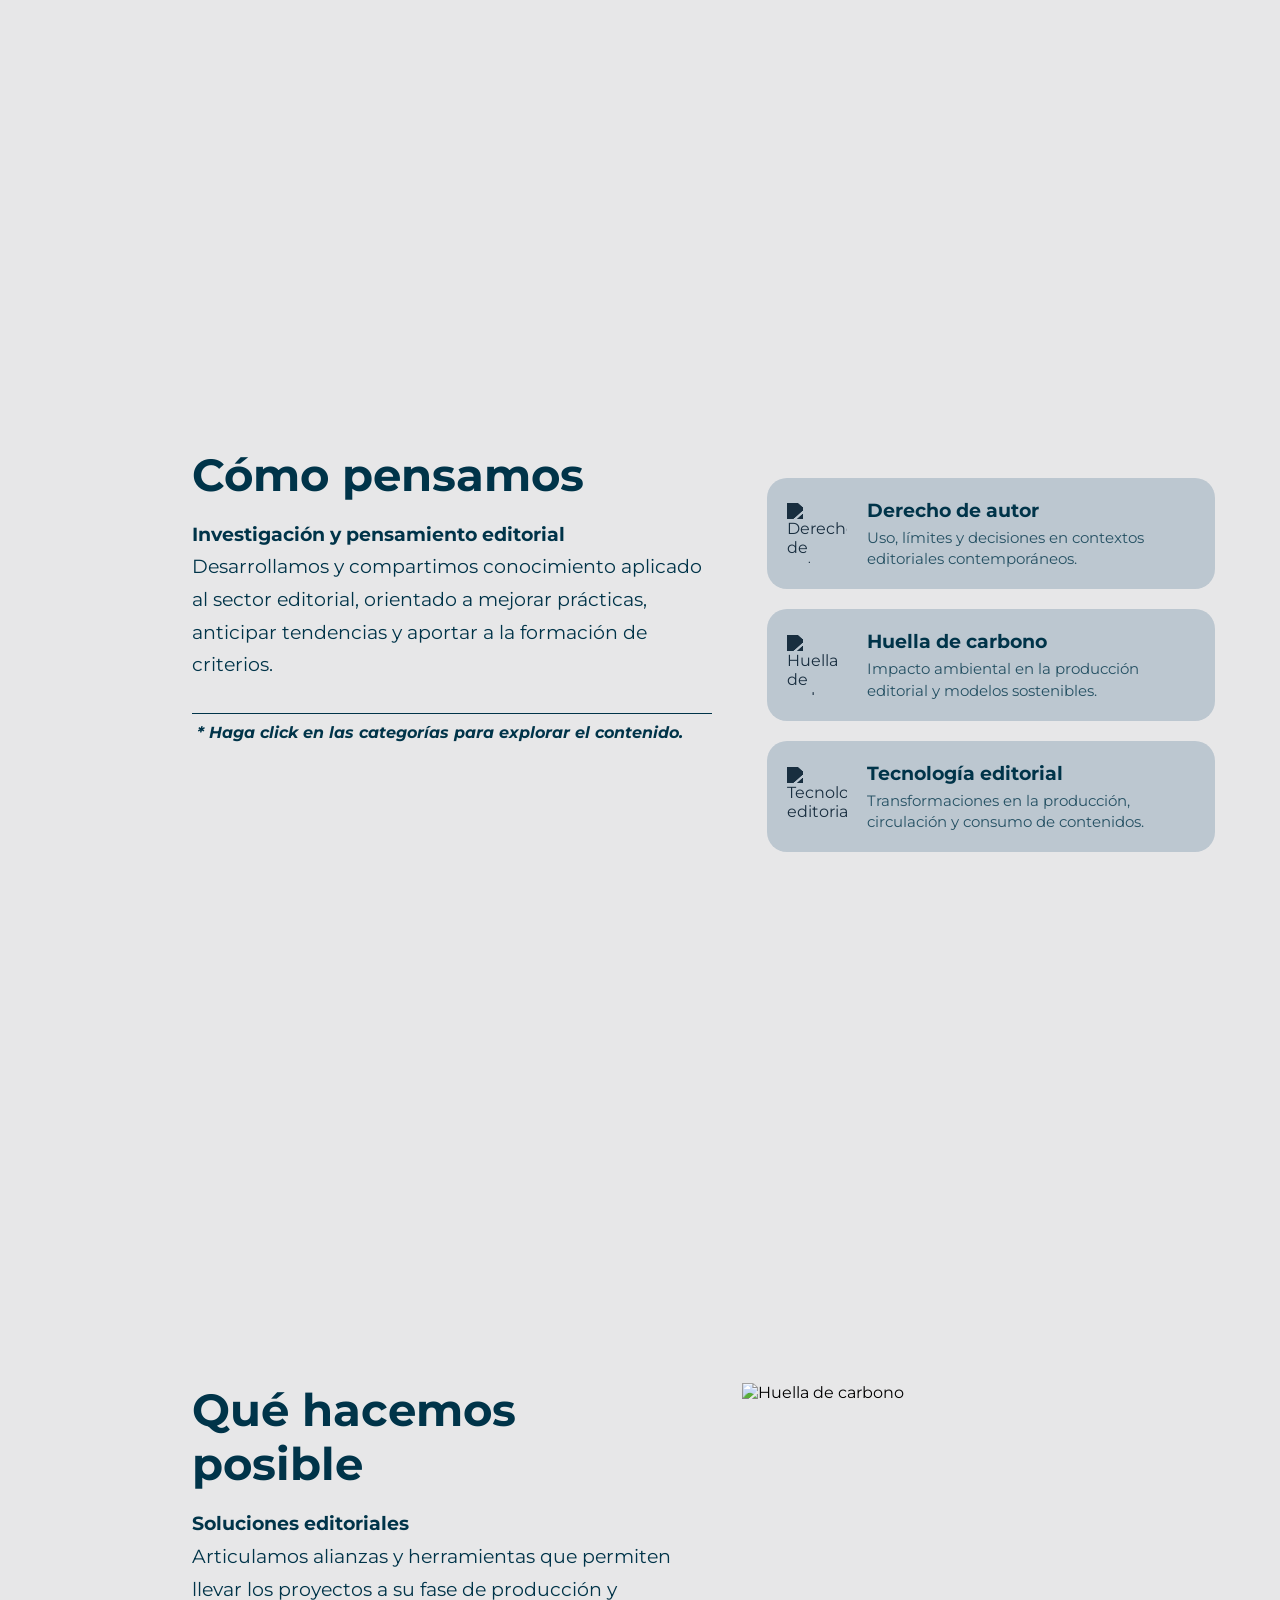
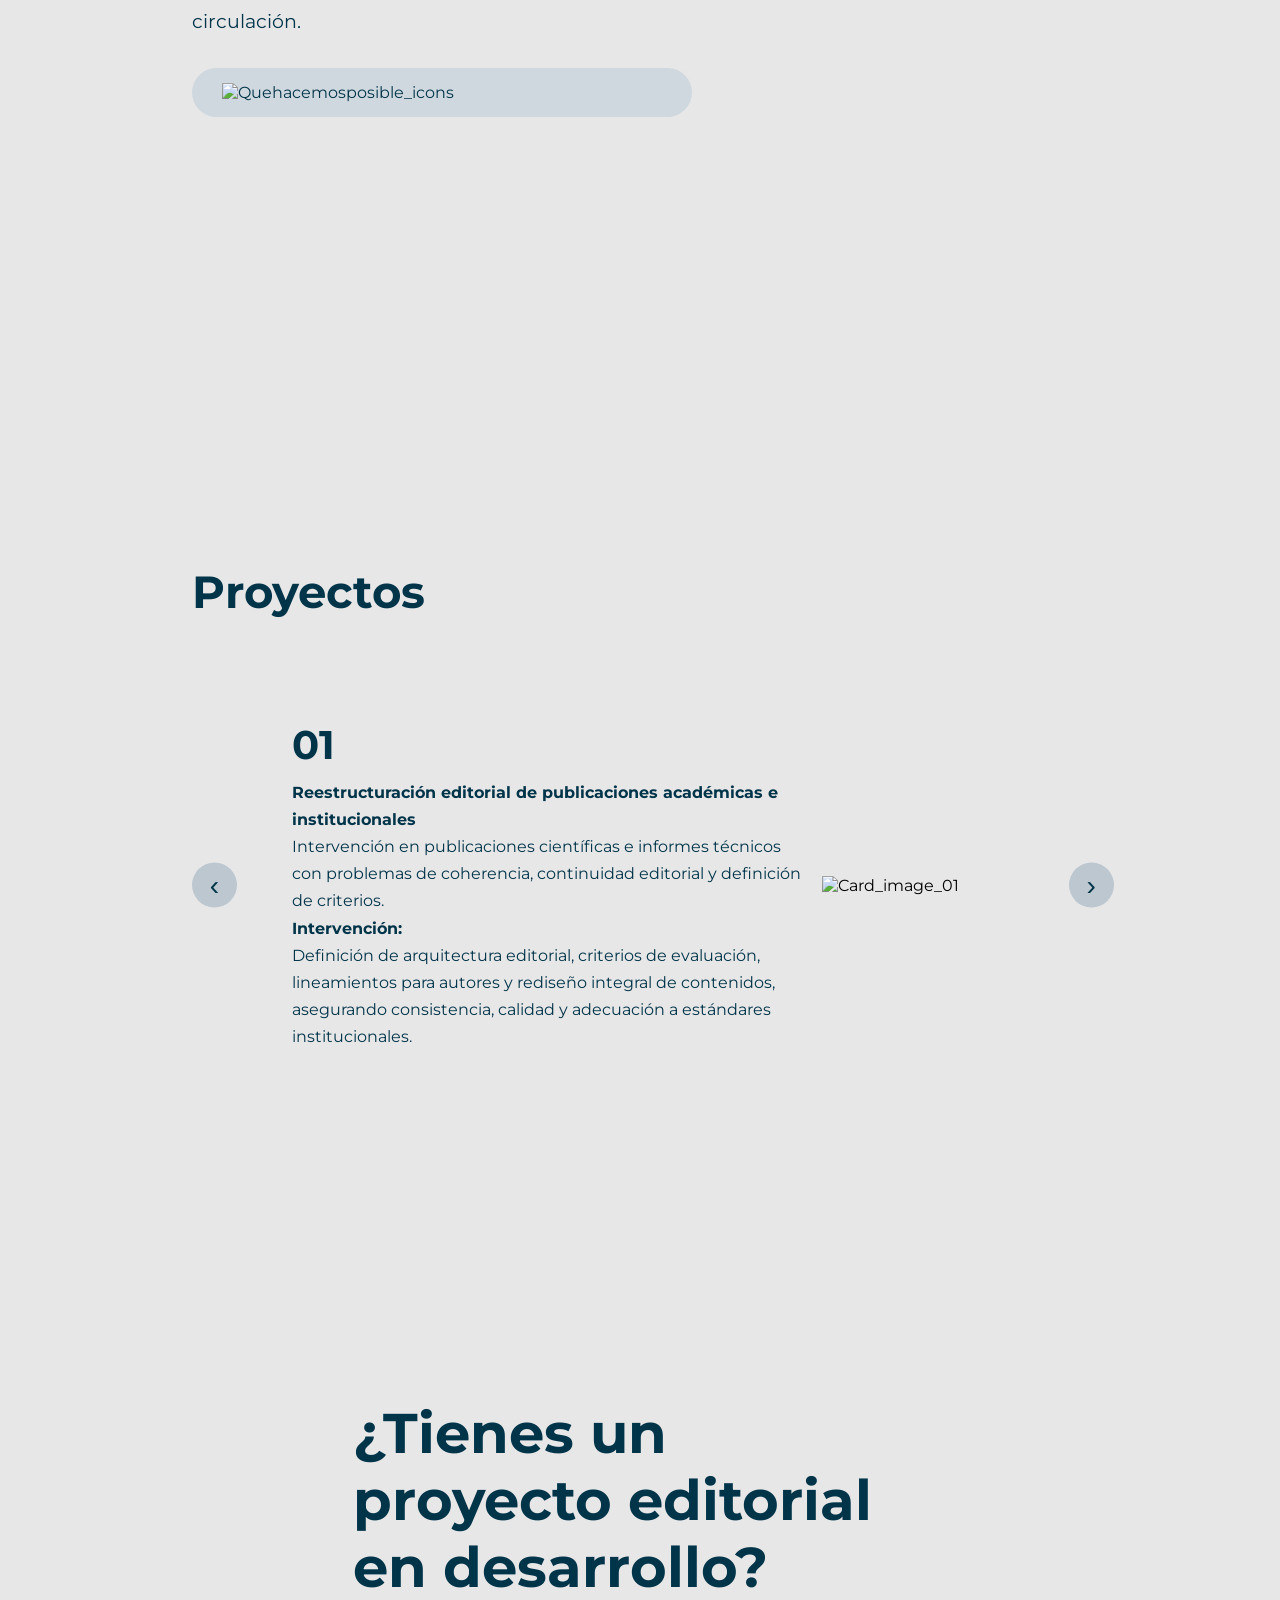
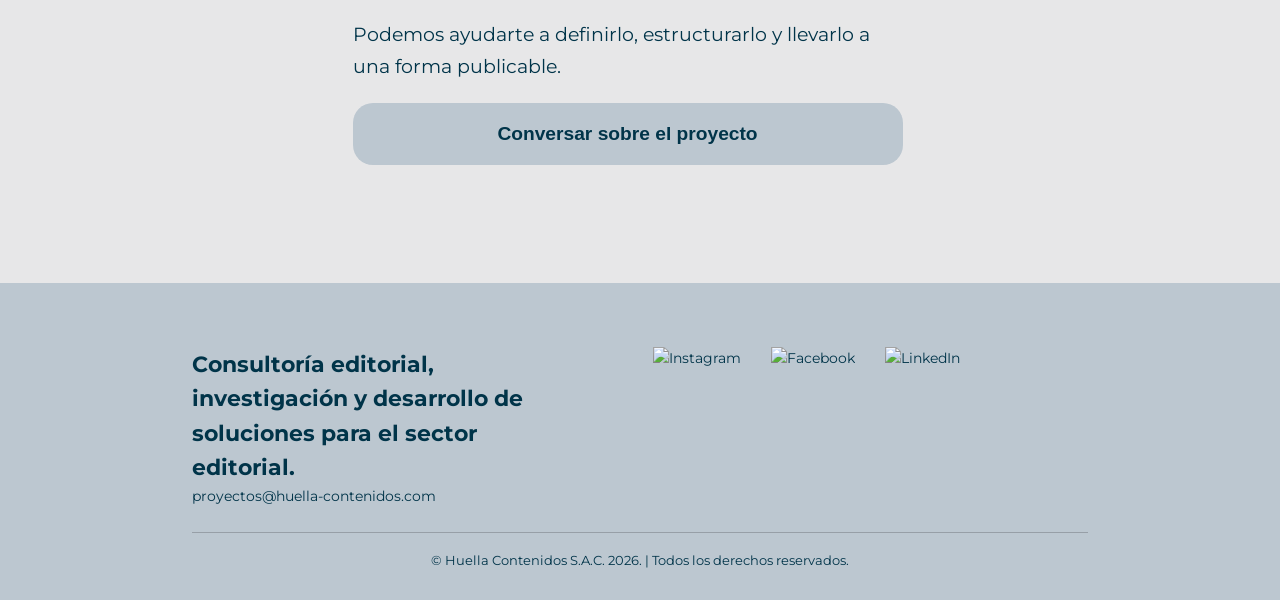
==== commit 03608889: "Add files via upload" ====
--- a/index.html
+++ b/index.html
@@ -2,191 +2,361 @@
 <html>
 <head>
     <meta charset="UTF-8" />
-    <meta name="description" content="Architectural portfolio of Ignacio Delgado. BIM, ArchViz, MEP and detailing services.">
-    <title>Archpill</title>
+    <meta name="description" content="Acompañamos proyectos editoriales en su definición, estructura y desarrollo, integrando contenido, forma y propósito con una mirada técnica y sostenible.">
+    <title>Huella Contenidos</title>
     <link rel="Icon" href="img/favicon.ico" type="image/x-icon">
     <link rel="preconnect" href="https://fonts.googleapis.com">
     <link rel="preconnect" href="https://fonts.gstatic.com" crossorigin>
-    <link href="https://fonts.googleapis.com/css2?family=Space+Mono&family=Syne:wght@400;500;600;700;800&display=swap" rel="stylesheet">
+    <link href="https://fonts.googleapis.com/css2?family=Montserrat:wght@400;500;700&display=swap" rel="stylesheet">
     <link rel="stylesheet" href="css/style.css">
     <meta name="viewport" content="width=device-width, initial-scale=1">
 </head>
 
 <body>
-    
-    <div id="modelBrowser">
-
-    <div id="browserHeader">
-    <span>3d Explorer</span>
-    <button id="closeBrowser">✕</button>
-    </div>
-
-    <input type="text" id="modelSearch" placeholder="Search model...">
-
-    <ul id="modelList"></ul>
-
-    </div>
-        
-        <nav>
-
+
+        <header class="navbar">
+            <div class="nav-inner">
+                <a href="#inicio" class="logo">
+                    <img src="img/logo.svg" alt="huella logo">
+                </a>
+
+                <div class="nav-actions">
+
+                    <button class="menu-toggle" aria-label="Open menu">
+                        <span></span>
+                        <span></span>
+                        <span></span>
+                    </button>
+
+                </div>
+            </div>
+        </header>
+
+        <nav class="side-menu">
+            <button class="menu-close" aria-label="Close menu">✕</button>
             <ul>
-                <li><a href="#" id="modelBrowserBtn"><img src="img/logo.png" alt="My Logo"></a></li>
-                <li><a id="navAbout" class="nav-link" href="#about">Home</a></li>
-                <li><a id="navServices" class="nav-link" href="#services">Services</a></li>
-                <li><a id="navContact" class="nav-link" href="#contact">Contact</a></li>
-                <li class="language-select"><select>
-                    <option value="en">EN</option>
-                    <option value="es">ES</option>
-                </select></li>
+                <li><a href="#inicio"><strong>Inicio</strong></a></li>
+                <li><a href="#quehacemos">Qué hacemos</a></li>
+                <li><a href="#comopensamos">Cómo pensamos</a></li>
+                <li><a href="#quehacemosposible">Qué hacemos posible</a></li>
+                <li><a href="#proyectos">Proyectos</a></li>
+                <li><a href="#contacto">Contacto</a></li>
             </ul>
         </nav>
 
-        <section id="about" class="about">
-            <article>
-
-                <!-- image slider -->
-                <div id="slider" class="slider">
-                    <div id="imageslider" class="slider-container">
+
+
+
+
+        <div class="menu-overlay"></div>
+
+
+
+
+
+        <section id="inicio" class="inicio">
+                <article>
+
+                    <div class="text">
+                        <h1 id="inicio_title">Dirección editorial con <span class="highlight">criterio estratégico.</span></h1>
+                        <p id="inicio_description">Acompañamos proyectos editoriales en su definición, estructura y desarrollo, integrando contenido, forma y propósito con una mirada técnica y sostenible.</p>
+                        <button class="contact-btn contact-btn--menu">Conversar sobre el proyecto</button>
+                    </div>
+
+                    <div class="image">
                         <figure>
-                        <img src="img/render 01.webp" alt="Building Render">
-                        <img src="img/render 02.webp" alt="House Render">
-                        <img src="img/render 03.webp" alt="Bedroom Render">
-                        <img src="img/render 04.webp" alt="Hallway Render">
-                        <img src="img/render 01.webp" alt="Building Render">
+                            <img src="img/MuestraInicio.webp" alt="MuestraInicio" width="200">
                         </figure>
                     </div>
+
+                </article>
+        </section>
+
+
+
+        <section id="quehacemos" class="quehacemos">
+                <article>
+
+                    <div class="text">
+                        <h2 id="quehacemos_title">Qué hacemos</h2>
+                        <p id="quehacemos_description"><strong>Consultoría editorial</strong><br>Diagnóstico, estructuración y dirección de proyectos editoriales que requieren claridad conceptual, coherencia interna y viabilidad técnica.</p>
+                        <div class="sub_image">
+                            <figure> 
+                                <img src="img/Quehacemos_icons.webp" alt="Quehacemos_icons" width="200">
+                            </figure>
+                        </div>
+                    </div>
+
+                    <div class="image">
+                        <figure>
+                            <img src="img/Collage.webp" alt="Collage" width="200">
+                        </figure>
+                    </div>
+
+                </article>
+        </section>
+
+
+
+        <section id="comopensamos" class="comopensamos">
+                <article>
+
+                    <div class="text">
+                        <h2 id="comopensamos_title">Cómo pensamos</h2>
+                        <p id="comopensamos_description"><strong>Investigación y pensamiento editorial</strong><br>Desarrollamos y compartimos conocimiento aplicado al sector editorial, orientado a mejorar prácticas, anticipar tendencias y aportar a la formación de criterios.</p>
+                        <div class="specification"> <p><strong><em>* Haga click en las categorías para explorar el contenido.</strong></em></p> </div>
+                    </div>
+
+                    <div class="pdfs">
+
+                            <a href="#" class="pdf-icon" data-category="autor"> 
+                            <img src="img/LOGO_COPYRIGHT.svg" alt="Derecho de autor">
+                            <div class="pdf-text">
+                                <h3>Derecho de autor</h3>
+                                <p>Uso, límites y decisiones en contextos editoriales contemporáneos.</p>
+                            </div>
+                            </a>
+
+                            <a href="#" class="pdf-icon" data-category="carbono">
+                            <img src="img/LOGO_HUELLADECARBONO.svg" alt="Huella de carbono">
+                            <div class="pdf-text">                            
+                                <h3>Huella de carbono</h3>
+                                <p>Impacto ambiental en la producción editorial y modelos sostenibles.</p>
+                            </div>
+                            </a>
+
+                            <a href="#" class="pdf-icon" data-category="tecnologia"> 
+                            <img src="img/LOGO_TECNOLOGIAEDITORIAL.svg" alt="Tecnología editorial">
+                            <div class="pdf-text">                           
+                                <h3>Tecnología editorial</h3>
+                                <p>Transformaciones en la producción, circulación y consumo de contenidos.</p>
+                            </div>
+                            </a>
+
+                    </div>
+
+                </article>
+        </section>
+
+
+
+
+        <section id="quehacemosposible" class="quehacemosposible">
+                <article>
+                    <div class="text">
+                        <h2 id="quehacemosposible_title">Qué hacemos posible</h2>
+                        <p id="quehacemosposible_description"><strong>Soluciones editoriales</strong><br>Articulamos alianzas y herramientas que permiten llevar los proyectos a su fase de producción y circulación.</p>
+                        <div class="sub_image">
+                            <figure> 
+                                <img src="img/Quehacemosposible_icons.webp" alt="Quehacemosposible_icons" width="200">
+                            </figure>
+                        </div>
+                    </div>
+
+                    <div class="image">
+                        <figure>
+                            <img src="img/Huelladecarbono.webp" alt="Huella de carbono" width="200">
+                        </figure>
+                    </div>
+
+                </article>
+        </section>
+
+
+
+
+        <section id="proyectos" class="proyectos">
+                <article>
+
+                    <div class="text">
+                        <h2 id="proyectos_title">Proyectos</h2>
+                    </div>
+
+                    <div class="proyectos-carousel">
+
+                        <button class="carousel-btn prev" aria-label="Anterior">‹</button>
+                        
+                        <div class="carousel-viewport">
+                            <div class="carousel-track">
+
+                                <div class="proyecto-card">
+
+                                    <div class="cardtext">
+                                        <h1 id="proyecto01_title">01</h1>
+                                        <p id="proyecto01"><strong>Reestructuración editorial de publicaciones académicas e institucionales</strong><br>Intervención en publicaciones científicas e informes técnicos con problemas de coherencia, continuidad editorial y definición de criterios.<br><strong>Intervención:</strong><br>Definición de arquitectura editorial, criterios de evaluación, lineamientos para autores y rediseño integral de contenidos, asegurando consistencia, calidad y adecuación a estándares institucionales.</p>
+                                    </div>
+
+                                    <div class="cardimage">
+                                        <img src="img/PROYECTO1.svg" alt="Card_image_01">
+                                    </div>
+
+                                </div>
+
+
+                                <div class="proyecto-card">
+
+                                    <div class="cardtext">
+                                        <h1 id="proyecto02_title">02</h1>
+                                        <p id="proyecto02"><strong>Desarrollo de contenidos educativos</strong><br>Diseño y estructuración de materiales escolares alineados con marcos curriculares y objetivos pedagógicos.<br><strong>Intervención:</strong><br>Construcción de arquitectura de contenidos, jerarquías, secuencias didácticas y articulación entre texto, recursos visuales y enfoque metodológico.</p>
+                                    </div>
+
+                                    <div class="cardimage">
+                                        <img src="img/PROYECTO2.svg" alt="Card_image_02">
+                                    </div>
+
+                                </div>
+
+
+                                <div class="proyecto-card">
+
+                                    <div class="cardtext">
+                                        <h1 id="proyecto03_title">03</h1>
+                                        <p id="proyecto03"><strong>Transformación narrativa para producción en audio</strong><br>Evaluación y adaptación de obras literarias para su desarrollo como audiolibros.<br><strong>Intervención:</strong><br>Análisis estructural de la obra, identificación de arcos narrativos y diseño de guión adaptado al formato sonoro, asegurando coherencia y eficacia en la experiencia auditiva.</p>
+                                    </div>
+
+                                    <div class="cardimage">
+                                        <img src="img/PROYECTO3.svg" alt="Card_image_03">
+                                    </div>
+
+                                </div>
+
+
+                                <div class="proyecto-card">
+
+                                    <div class="cardtext">
+                                        <h1 id="proyecto04_title">04</h1>
+                                        <p id="proyecto04"><strong>Adecuación editorial de artículos científicos</strong><br>Acompañamiento en la preparación de artículos académicos para su evaluación en revistas especializadas.<br><strong>Intervención:</strong><br>Definición de estructura, elaboración de plantillas de desarrollo, alineación con estándares internacionales (PRISMA, CARE, STROBE, CONSORT) y adecuación a requisitos editoriales para fortalecer la calidad y viabilidad del manuscrito.</p>
+                                    </div>
+
+                                    <div class="cardimage">
+                                        <img src="img/PROYECTO4.svg" alt="Card_image_04">
+                                    </div>
+
+                                </div>
+
+
+                            </div>
+                        </div>
+
+                        <button class="carousel-btn next" aria-label="Siguiente">›</button>
+                        
+                    </div>
+
+                </article>
+        </section>
+
+
+
+
+
+        <section id="contacto" class="contacto">
+                <article>
+                    <div class="text">
+                        <h1 id="contacto_title">¿Tienes un proyecto editorial en desarrollo?</h1>
+                        <p id="contacto_description">Podemos ayudarte a definirlo, estructurarlo y llevarlo a una forma publicable.</p>
+                        <button class="contact-btn contact-btn--menu">Conversar sobre el proyecto</button>
+                    </div>
+                </article>
+
+
+
+                <footer class="site-footer">
+                    <div class="footer-top">
+
+                        <div class="footer-col footer-contact">
+                            <h2><strong>Consultoría editorial, investigación y desarrollo de soluciones para el sector editorial.</strong></h2>
+                            <p>
+                                <a href="mailto:proyectos@huella-contenidos.com">
+                                    proyectos@huella-contenidos.com
+                                </a>
+                            </p>
+                        </div>
+
+                        <div class="footer-col footer-social">
+
+
+                            <div class="social-icons">
+
+                                <a href="https://www.instagram.com/huella_contenidos_sac/" 
+                                class="social-icon" 
+                                target="_blank" 
+                                rel="noopener noreferrer">
+                                    <img src="img/InstagramLogo.webp" alt="Instagram">
+                                </a>
+
+                                <a href="https://web.facebook.com/p/Huella-contenidos-SAC-100083639798987/?_rdc=1&_rdr#" 
+                                class="social-icon" 
+                                target="_blank" 
+                                rel="noopener noreferrer">
+                                    <img src="img/FacebookLogo.webp" alt="Facebook">
+                                </a>
+
+                                <a href="https://www.linkedin.com/company/huella-contenidos-sac/" 
+                                class="social-icon" 
+                                target="_blank" 
+                                rel="noopener noreferrer">
+                                    <img src="img/LinkedInLogo.webp" alt="LinkedIn">
+                                </a>
+
+                            </div>
+
+                        </div>
+
+                    </div>
+
+                    <div class="footer-bottom">
+                        <p>
+                            © Huella Contenidos S.A.C. 2026. | Todos los derechos reservados.
+                        </p>
+                    </div>
+                </footer>
+        </section>
+
+
+
+
+
+        <div class="contact-modal">
+            <div class="contact-overlay"></div>
+
+            <div class="contact-box">
+                <button class="contact-close">✕</button>
+
+                <h2>Contacto</h2>
+
+                <form id="contact-form">
+                    <input type="hidden" name="access_key" value="a121b776-e349-4da2-bb5a-84c26d9628f0">
+
+                    <input type="text" name="name" placeholder="Nombre" required>
+
+                    <input type="email" name="email" placeholder="E-mail" required>
+
+                    <textarea name="message" placeholder="Mensaje" required></textarea>
+
+                    <button type="submit">Enviar</button>
+
+                    <p id="form-result"></p>
+                </form>
+                
+            </div>
+        </div>
+
+
+        <div class="pdf-modal">
+            <div class="pdf-overlay"></div>
+
+            <div class="pdf-box">
+                <button class="pdf-close">✕</button>
+
+                <h2 class="pdf-title">Documentos</h2>
+
+                <div class="pdf-list">
+                    <!-- JS will inject links here -->
                 </div>
-                <!-- image slider -->
-
-                <div class="about-content">
-                    <div class="title">
-                        <h1>Ignacio<br>Delgado</h1>
-                    </div>
-                    <div class="subtitle">
-                        <h3 id="subtitle1">Architect's Portfolio</h3>
-                    </div>
-                    <div class="description">
-                        <b id="par1">Hello, I am a visual and technical representation designer with a main focus in BIM-based software.</b>
-                    </div>
-                    <div class="programs">
-                        <div id="programs">
-                            <figure>
-                            <img src="img/programs.png" alt="">
-                            </figure>
-                        </div>
-                    </div>
-                </div>
-            </article>
-
-        </section>
-
-        <section id="services" class="service-container">
-            <section class="service service-3d sticky">
-
-                <article>
-                    <figure>
-                        <img src="img/3dModels.webp" alt="3d Model" width="200">
-                    </figure>
-
-                    <div class="text">
-                        <h2 id="services_modeling_title">MODELING</h2>
-                        <p id="services_modeling_description">Architectural 3d modeling based on plans or on-site measurements. I use a wide range of industry-standard software to deliver detailed models.</p>
-                        <a id="services_modeling_contact" href="#contact">Contact me for more information.</a>
-                    </div>
-                </article>
-
-            </section>
-
-            <section class="service service-render sticky">
-
-                <article>
-                <figure>
-                    <img src="img/RenderTransition.webp" alt="Render transition to 3d model" width="200">
-                    </figure>
-                    <div class="text">
-                        <h2 id="services_render_title">ARCHVIZ</h2>
-                        <p id="services_render_description">Bring your architectural ideas to life with realistic renderings. You can choose the look and feel from camera angles to materials. I specialize in both interior and exterior visualizations.</p>
-                        <a id="services_render_contact" href="#contact">Contact me for more information.</a>
-                    </div>
-                </article>
-
-            </section>
-
-            <section class="service service-mep sticky">
-
-                <article>
-                <figure>
-                    <img src="img/MEP.webp" alt="MEP system routing" width="200">
-                    </figure>
-                    <div class="text">
-                        <h2>MEP</h2>
-                        <p id="services_mep_description">Mechanical, electrical, and plumbing systems modeled in Autodesk Revit, based on architectural drawings and ready for scheduling and quantity takeoff.</p>
-                        <a id="services_mep_contact" href="#contact">Contact me for more information.</a>
-                    </div>
-                </article>
-
-            </section>
-
-            <section class="service service-detail sticky">
-
-                <article>
-                <figure>
-                    <img src="img/Details.webp" alt="Architectural detail plans" width="200">
-                    </figure>
-                    <div class="text">
-                        <h2 id="services_details_title">DETAILING</h2>
-                        <p id="services_details_description">Construction-ready documentation of architectural elements and components.</p>
-                        <a id="services_details_contact" href="#contact">Contact me for more information.</a>
-                    </div>
-                </article>
-
-            </section>
-        </section>
-
-        <section id="contact" class="contact">
-            <article>
-                <figure class="profile-picture">
-                    <img src="img/ProfilePicture.webp" alt="Ignacio Delgado Profile Picture">
-                </figure>
-
-                <div class="contact-content">
-                    <div class="contact-data">
-                        <h1> Ignacio <br> Delgado</h1>
-                        <p id="contact_description">Bachelor of Architecture from <br> Universidad de Lima.</p>
-                        <div class="social-networks">
-                            <a href="https://www.instagram.com/archpill/" target="_blank">
-                                <img src="img/InstagramLogo.png" alt="Instagram Icon">
-                            </a>
-                            <a href="https://www.linkedin.com/in/ignacio-delgado-b66bb219a/" target="_blank">
-                                <img src="img/LinkedInLogo.png" alt="LinkedIn Icon">
-                            </a>
-                        </div>
-                        <div class="download-content">
-                            <a id="contact_cv" href="https://drive.google.com/file/d/1QMvNviJ8yWpUM3eVjz7Fx7KUgaL3fkpQ/view?usp=drive_link" target="_blank">Download CV</a>
-                            <br>
-                            <a id="contact_dossier" href="https://drive.google.com/file/d/12A3cQqpq6sU9uau0mVuE59PVUtL7NmC2/view?usp=drive_link" target="_blank">Download Projects Dossier</a>
-                        </div>
-                    </div>
-
-                    <div class="contact-tools">
-                                <form action="https://api.web3forms.com/submit" method="POST" class="contact-left">
-                                    <div class="contact-left-title">
-
-                                        <h2 id="contact_email_title">Contact Me</h2>
-                                    </div>
-                                    <input type="hidden" name="access_key" value="77ea78ff-f073-4a43-bc3b-4c7bc73c2e92">
-                                    <input id="contact_email_name" type="text" name="name" placeholder="Your Name" class="contact-inputs" required>
-                                    <input id="contact_email_email" type="email" name="email" placeholder="Your Email" class="contact-inputs" required>
-                                    <textarea id="contact_email_message" name="message" placeholder="Your Message" class="contact-inputs" required></textarea>
-                                    <button type="submit"> <p id="contact_email_send">Send</p> </button>
-                                </form>
-                    </div>
-                </div>
-
-            </article>    
-           
-        </section>
-        
+            </div>
+        </div>
+
+
         <script src="main.js"></script>
 </body>
 </html>
--- a/css/style.css
+++ b/css/style.css
@@ -1,983 +1,1508 @@
+/* =========================
+   RESET / BASE
+========================= */
+
 * {
-  box-sizing: border-box;
+    margin: 0;
+    padding: 0;
+    box-sizing: border-box;
+}
+
+html, body {
+    font-family: 'Montserrat', sans-serif;
+    height: 100%;
 }
 
 body {
-  overflow-x: hidden;
-}
-
-html {
-  scroll-behavior: smooth;
-  -webkit-text-size-adjust: 100%;
-  text-size-adjust: 100%;
-}
-
-html, body {
-
-  margin:0;
-  padding: 0;
-  background: #000000;
-  color: #ffffff;
-  font-size: clamp(12px, 2vw, 30px);
-  font-family: "Syne", sans-serif;
-  font-optical-sizing: auto;
-  font-style: normal;
-}
-
-h1 {
-  font-size: clamp(20px, 3vw, 60px);
-  margin: 0px;
-  font-weight: 800;
-  line-height: 1em;
-}
-
-h2 {
-  font-size: clamp(15px, 2vw, 30px);
-  font-weight: 800;
-}
-
-h3 {
-  font-size: clamp(8px, 1.5vw, 30px);
-  font-weight: 700;
-}
-
-a {
-  color: #ffffff;
-  text-decoration: none;
-}
-
-p {
-  font-size: clamp(10px, 2vw, 25px);
-  font-weight: 500;
-}
-
-/* sections*/
+    overflow-x: hidden;
+    background: #e7e7e8;
+}
+
+
+/* =========================
+   NAVBAR
+========================= */
+
+.navbar {
+    position: fixed;
+    top: 0;
+    left: 0;
+    right: 0;
+    height: 80px;
+    background: transparent;
+    z-index: 1000;
+}
+
+.nav-inner {
+    height: 100%;
+    padding: 0 24px;
+    display: flex;
+    align-items: center;
+    width: 100%;
+}
+
+.logo img {
+    width: 10vw;
+    height: auto;
+    display: block;
+}
+
+.nav-actions {
+    margin-left: auto;
+    display: flex;
+    align-items: center;
+}
+
+
+/* =========================
+   HAMBURGER BUTTON
+========================= */
+
+.menu-toggle {
+    width: clamp(24px, 2vw, 32px);
+    height: clamp(18px, 2.5vh, 24px);
+    background: none;
+    border: none;
+    display: flex;
+    flex-direction: column;
+    justify-content: space-between;
+    cursor: pointer;
+    z-index: 1100;
+}
+
+.menu-toggle span {
+    height: 4px;
+    width: 100%;
+    background: #003449;
+    transition: transform 0.3s ease, opacity 0.3s ease;
+    transform-origin: center;
+}
+
+.menu-toggle.open span:nth-child(1) {
+    transform: translateY(10.5px) rotate(45deg);
+}
+
+.menu-toggle.open span:nth-child(2) {
+    opacity: 0;
+}
+
+.menu-toggle.open span:nth-child(3) {
+    transform: translateY(-10.5px) rotate(-45deg);
+}
+
+
+/* =========================
+   SIDE MENU
+========================= */
+
+.side-menu {
+    display: flex;
+    flex-direction: column;
+    position: fixed;
+    top: 0;
+    right: 0;
+    width: 280px;
+    height: 100vh;
+    background: #d0d8df;
+    transform: translateX(100%);
+    transition: transform 0.35s ease;
+    z-index: 1050;
+    padding-top: 120px;
+}
+
+.side-menu.open {
+    transform: translateX(0);
+}
+
+.side-menu ul {
+    list-style: none;
+    padding: 0 32px;
+}
+
+.side-menu li {
+    margin-bottom: 24px;
+}
+
+.side-menu a {
+    color: #003449;
+    text-decoration: none;
+    font-size: 1.2rem;
+}
+
+.side-menu a:hover {
+    opacity: 0.7;
+}
+
+.menu-close {
+    position: absolute;
+    top: 24px;
+    right: 24px;
+    background: none;
+    border: none;
+    color: #003449;
+    font-size: 2rem;
+    cursor: pointer;
+}
+
+
+/* =========================
+   MENU OVERLAY
+========================= */
+
+.menu-overlay {
+    position: fixed;
+    inset: 0;
+    opacity: 0;
+    pointer-events: none;
+    transition: opacity 0.3s ease;
+    z-index: 1040;
+}
+
+.menu-overlay.open {
+    opacity: 1;
+    pointer-events: all;
+}
+
+
+/* =========================
+   CONTACT BUTTON
+========================= */
+
+.contact-btn {
+    background: #bcc7d0;
+    color: #003449;
+    border: none;
+    padding: 20px 20px;
+    border-radius: 20px;
+    font-size: 1.2rem;
+    cursor: pointer;
+    font-weight: 600;
+    transition: background 0.3s ease, color 0.3s ease;
+}
+
+.contact-btn:hover {
+    background: #003449;
+    color: white;
+}
+
+.contact-btn--menu {
+    width: 100%;
+    margin-top: 20px;
+    text-align: center;
+}
+
+
+/* =========================
+   CONTACT MODAL
+========================= */
+
+#form-result {
+    margin-top: 10px;
+    font-size: 0.9rem;
+    color: #003449;
+    min-height: 20px;
+}
+
+
+.contact-modal {
+    position: fixed;
+    inset: 0;
+    z-index: 2000;
+    display: none;
+}
+
+.contact-modal.open {
+    display: block;
+}
+
+.contact-overlay {
+    position: absolute;
+    inset: 0;
+    background: rgba(77, 87, 91, 0.6);
+    backdrop-filter: blur(4px);
+}
+
+.contact-box {
+    position: relative;
+    width: 90%;
+    max-width: 500px;
+    margin: 10vh auto;
+    background: #bcc7d0;
+    padding: 32px;
+    color: #003449;
+    border-radius: 12px;
+    z-index: 1;
+}
+
+.contact-close {
+    position: absolute;
+    top: 16px;
+    right: 16px;
+    background: none;
+    border: none;
+    color: #003449;
+    font-size: 1.5rem;
+    cursor: pointer;
+}
+
+.contact-box h2 {
+    margin-bottom: 16px;
+}
+
+.contact-box form {
+    display: flex;
+    flex-direction: column;
+    gap: 12px;
+}
+
+.contact-box input,
+.contact-box textarea {
+    background: #d0d8df;
+    border: 1px solid #d0d8df;
+    color: #003449;
+    padding: 10px;
+    border-radius: 6px;
+    font-family: inherit;
+}
+
+.contact-box textarea {
+    min-height: 120px;
+    resize: vertical;
+}
+
+.contact-box button[type="submit"] {
+    background: #003449;
+    border: none;
+    color: white;
+    padding: 12px;
+    border-radius: 6px;
+    cursor: pointer;
+}
+
+.contact-box button[type="submit"]:hover {
+    opacity: 0.9;
+}
+
+
+/* =========================
+   SECTIONS
+========================= */
 
 section {
-  position: relative;
-  display: flex;
-  width: 100%;
-  min-height: 100vh;
-
-  z-index: 1;
-}
-
-.service.sticky .text,
-.service.sticky figure {
-  pointer-events: auto;
-}
-
-/* navigation */
-
-nav.color-change {
-  background-color: #99adc5;
-  transition: background-color 1s ease;
-}
-
-nav {
-  position: fixed;
-  height: 10vh;
-  top: 15px;
-  left: 50px;
-  right: 50px;
-  font-size: 20px;
-  z-index: 2;
-  
-  background-color: transparent;
-  background: linear-gradient(120deg,#42536815, #26426290);
-  backdrop-filter: blur(20px) brightness(0.85) contrast(1.5) saturate(2);
-  box-shadow: 8px 8px 8px rgba(10, 10, 10, 0.15);
-  
-  border-radius: 100px;
-
-  transition: background-color 1s ease;
-}
-
-nav ul {
-  display: flex;
-  align-items: center;
-  width: 100%;
-  height: 100%;
-  margin: 0;
-  padding: 0;
-
-}
-
-nav ul li {
-  list-style: none;
-  margin-left: 2vh;
-  margin-right: 4vh;
-}
-
-nav ul li a {
-  color: #ffffff;
-  font-family: "Space Mono", monospace;
-  font-weight: 400;
-  font-style: normal;
-}
-
-nav ul li a img {
-  height: 6vh;
-  vertical-align: middle;
-  position: relative;
-}
-
-.nav-link.active {
-  color: #FCDFA7;
-}
-
-/*NAVBAR ONLY HOVER WITH MOUSE*/
-@media (hover: hover) and (pointer: fine) {
-  nav ul li a:hover {
-    color: #FCDFA7;
-    transition: color 0.3s ease;
-  }
-}
-
-/* language bar */
-
-nav ul .language-select {
-  margin-left: auto;
-  margin-right: 20px; /* optional: for some spacing from the edge */
-}
-
-select {
-  background: transparent;
-
-  color: #cdd2d7;
-  border: black;
-  padding: 8px 30px 8px 12px; /* space on the right for the arrow */
-  font-size: 16px;
-  appearance: none; /* remove default arrow */
-  -webkit-appearance: none;
-  -moz-appearance: none;
-  position: relative;
-  background-image: url("data:image/svg+xml;charset=US-ASCII,%3Csvg xmlns='http://www.w3.org/2000/svg' width='10' height='6'%3E%3Cpath fill='%23cdd2d7' d='M0 0l5 6 5-6z'/%3E%3C/svg%3E");
-  background-repeat: no-repeat;
-  background-position: right 10px center;
-  background-size: 10px 6px;
-  transition: background-color 1s ease;
-}
-
-/* image slider */
-
-.slider {
-  z-index: 1;
-  position: relative;
-}
-
-.slider-container {
-  height: 100vh;
-  width: 100vw;
-  overflow: hidden;
-  position: relative;
-}
-
-#imageslider figure {
-  display: flex;
-  width: 500vw; /* 5 images * 100vw each */
-  margin: 0;
-  padding: 0;
-  animation: 20s slider infinite ease-in-out;
-}
-
-#imageslider figure img {
-  width: 100vw;
-  height: 100vh;
-  object-fit: cover;
-  object-position: center;
-}
-
-@keyframes slider {
-  0% { transform: translateX(0%); }
-  20% { transform: translateX(0%); }
-  25% { transform: translateX(-20%); }
-  45% { transform: translateX(-20%); }
-  50% { transform: translateX(-40%); }
-  70% { transform: translateX(-40%); }
-  75% { transform: translateX(-60%); }
-  95% { transform: translateX(-60%); }
-  100% { transform: translateX(-80%); }
-}
-/*image slider end*/
-
-/*about section*/
-
-#about {
-  scroll-margin-top: 10vh;
-}
-
-section.about article {
-  position: relative;
-  margin: auto;
-  text-align: center;
-  display: flex;
-  flex-direction: column;
-  align-items: center;
-  justify-content: center;
-  overflow: hidden;
-}
-
-section.about article .about-content {
-  box-sizing: border-box;
-  
-  position: absolute;
-  bottom: 50px;
-  right: 50px;
-  width: 30vw;
-  height: calc(90vh - 100px);
-
-
-  background: linear-gradient(120deg,#42536815, #26426290);
-  backdrop-filter: blur(20px) brightness(0.85) contrast(1.5) saturate(2);
-
-  box-shadow: 8px 8px 8px rgba(10, 10, 10, 0.15);
-  border-radius: 30px;
-
-
-  display: flex;
-  flex-direction: column;
-  justify-content: center;
-  z-index: 2;
-  padding: 30px;
-}
-
-section.about article .about-content .title {
-  flex: 1;
-  display: flex;
-  align-items: flex-end;
-  justify-content: center;
-  color: #FCDFA7;
-  text-align: center;
-}
-
-section.about article .about-content .subtitle {
-  flex: 0;
-  display: flex;
-  align-items: flex-start;
-  justify-content: center;
-}
-
-
-section.about article .about-content .description {
-  flex: 1;
-  display: flex;
-  font-size: clamp(15px, 1.5vw, 25px);
-  margin: 0 3.125vw 0 3.125vw; /* top, right, bottom, left */
-  align-items: center;
-
-}
-
-#programs figure img {
-  flex: 1;
-  width: 70%;
-  object-fit: cover;
-  align-items: flex-start;
-  opacity: 70%;
-}
-
-/* service section*/
-
-.service.sticky {
-  position: sticky;
-  top: 0;
-  height: 100vh;
-}
-
-.service-container {
-
-  height: 400vh;
-  z-index: 0;
-}
-
-#services {
-  flex-direction: column;
-}
-
-section.service article {
-  position: relative;
-  width: 100%;
-  height: 100%;
-  display: flex;
-  align-items: center;
-  justify-content: flex-end;
-  background: none;
-  overflow: hidden;
-}
-
-section.service figure {
-  position: absolute;
-  top: 0;
-  left: 0;
-  width: 100%;
-  height: 100%;
-  margin: 0;
-  z-index: 1;
-}
-
-section.service figure img {
-  position: absolute;
-  top: 0;
-  left: 0;
-  width: 100vw;
-  height: 100vh;
-  object-fit: cover;
-  object-position: center;
-  z-index: 1;
-}
-
-section.service .text {
-  position: absolute;
-  bottom: 50px;
-  right: 50px;
-  width: 30vw;
-  height: calc(90vh - 100px);
-
-  background: linear-gradient(120deg,#42536815, #26426290);
-  backdrop-filter: blur(10px) brightness(0.85) contrast(1.5) saturate(2);
-
-  border-radius: 30px;
-
-  z-index: 2;
-  padding: 3vw;
-  display: flex;
-  flex-direction: column;
-  justify-content: start;
-  color: white;
-}
-
-/* service section overrides */
-
-section.service .text a {
-  font-family: "Space Mono", monospace;
-  font-size: 70%;
-  transition: color 1s;
-}
-
-/* CONTACT ME ONLY HOVER WITH MOUSE*/
-@media (hover: hover) and (pointer: fine) {
-  section.service a:hover {
-    color: #FCDFA7;
+    min-height: 100vh;
+    width: 100%;
+    background: #e7e7e8;
+    display: flex;
+    align-items: center;
+}
+
+section article {
+    width: 100%;
+    margin: 0;
+    display: flex;
+    align-items: flex-start;
+    padding: 0px 5vw 0px 15vw;
+}
+
+/* =========================
+   TEXT BLOCK
+========================= */
+
+.text {
+    flex: 1;
+    max-width: 550px;
+    color: #003449;
+    margin-right: 25px;
+}
+
+.text h1 {
+    font-size: 3.5rem;
+    font-weight: 700;
+    margin-bottom: 1rem;
+    line-height: 1.2;
+}
+
+.text h2 {
+    font-size: 2.8rem;
+    font-weight: 700;
+    margin-bottom: 1rem;
+}
+
+.text p {
+    font-size: 1.2rem;
+    line-height: 1.7;
+    max-width: 520px;
+}
+
+
+.highlight {
+    background: linear-gradient(transparent 0%,#d0d8df 7%);
+    border-radius: 4px;
+    padding: 0 4px;
+}
+
+
+/* =========================
+   SUB_IMAGE BLOCK
+========================= */
+
+.sub_image {
+    padding-top: 30px;
+}
+
+.sub_image figure {
+    padding: 15px 30px 15px 30px;
+    border-radius: 25px;
+    background-color: #d0d8df;
+}
+
+.sub_image img {
+    width: 25vw;
+    height: auto;
+
+}
+
+
+/* =========================
+   IMAGE BLOCK
+========================= */
+
+.image {
+    flex: 1;
+    justify-content: center;
+    display: flex;
+}
+
+.image figure {
+    max-width: 450px;
+}
+
+.image img {
+    width: 35vw;
+    height: auto;
+    display: block;
+    object-fit: contain;
+}
+
+
+
+
+
+
+/* =========================
+   SPECIFICATION BLOCK
+========================= */
+
+.specification {
+    margin-top: 2rem;
+
+}
+
+.specification p {
+    font-size: 1rem;
+    padding: 5px 5px 5px 5px;
+    border-top: 1px solid #003449;
+}
+
+
+
+
+
+/* =========================
+   PDF LIST (COMO PENSAMOS)
+========================= */
+
+.pdfs {
+    display: flex;
+    width: 35vw;
+    flex-direction: column;
+    gap: 20px;
+    margin-top: 30px;
+}
+
+/* clickable row */
+.pdf-icon {
+    display: flex;
+    align-items: center;
+    gap: 20px;
+
+    padding: 20px;
+    border-radius: 20px;
+    background: #bcc7d0;
+
+    text-decoration: none;
+    color: #003449;
+
+    transition: transform 0.2s ease, background 0.3s ease;
+}
+
+/* icon */
+.pdf-icon img {
+    width: 60px;
+    height: 60px;
+    object-fit: contain;
+    flex-shrink: 0;
+
+    /* THIS replaces invert */
+    filter: brightness(0) saturate(100%) invert(16%) sepia(18%) saturate(1200%) hue-rotate(165deg);
+}
+
+/* text */
+.pdf-text {
+    display: flex;
+    flex-direction: column;
+}
+
+.pdf-text h3 {
+    font-size: 1.2rem;
+    margin-bottom: 5px;
+}
+
+.pdf-text p {
+    font-size: 0.95rem;
+    line-height: 1.4;
+    opacity: 0.8;
+}
+
+/* hover */
+.pdf-icon:hover {
+    transform: translateX(5px);
+    background: #003449;
+    color: white;
+}
+
+/* make text fully white on hover */
+.pdf-icon:hover h3,
+.pdf-icon:hover p {
+    color: white;
+    opacity: 1;
+}
+
+/* make SVG white properly */
+.pdf-icon:hover img {
+    filter: brightness(0) invert(1);
+}
+
+
+
+
+
+/* =========================
+   PDF MODAL
+========================= */
+
+.pdf-modal {
+    position: fixed;
+    inset: 0;
+    z-index: 2100;
+    display: none;
+}
+
+.pdf-modal.open {
+    display: block;
+}
+
+.pdf-overlay {
+    position: absolute;
+    inset: 0;
+    background: rgba(77, 87, 91, 0.6);
+    backdrop-filter: blur(4px);
+}
+
+.pdf-box {
+    position: relative;
+    width: 90%;
+    max-width: 500px;
+    margin: 20px auto;
+    background: #bcc7d0;
+    padding: 32px;
+    color: #003449;
+    border-radius: 12px;
+    z-index: 1;
+}
+
+.contact-box,
+.pdf-box {
+    max-height: 85vh;
+    overflow-y: auto;
+    -webkit-overflow-scrolling: touch;
+}
+
+.pdf-close {
+    position: absolute;
+    top: 16px;
+    right: 16px;
+    background: none;
+    border: none;
+    color: #003449;
+    font-size: 1.5rem;
+    cursor: pointer;
+}
+
+.pdf-list {
+    display: flex;
+    flex-direction: column;
+    gap: 10px;
+    margin-top: 20px;
+}
+
+.pdf-list a {
+    text-decoration: none;
+    background: #d0d8df;
+    padding: 12px;
+    border-radius: 8px;
+    color: #003449;
+    transition: 0.2s ease;
+}
+
+.pdf-list a:hover {
+    background: #003449;
+    color: white;
+}
+
+
+
+
+
+
+
+/* =========================
+   CONTACT SECTION LAYOUT
+========================= */
+
+.contacto {
+    flex-direction: column;
+    justify-content: space-between;
+    align-items: stretch;
+}
+
+.contacto article {
+    padding: 0px 5vw 30px 5vw;
+    margin-top: 100px;
+    justify-content: center;
+}
+
+
+/* =========================
+   FOOTER
+========================= */
+
+.site-footer {
+    width: 100%;
+    background: #bcc7d0;
+    color: #003449;
+    padding: 64px 15vw 32px;
+}
+
+.footer-col {
+    font-size: 0.9rem;
+    line-height: 1.6;
+}
+
+.site-footer a {
+    color: #003449;
+    text-decoration: none;
+}
+
+.site-footer a:hover {
     text-decoration: underline;
-  }
-}
-
-/* contact section*/
-
-section.contact {
-  height: 90vh !important; /* Forces it */
-  background-color: #99adc5;
-  background: linear-gradient(90deg,#99adc5, #596e86);
-  backdrop-filter: brightness(0.85) contrast(1.5) saturate(2);
-}
-
-section.contact article {
-  height: 90vh;
-  width: 100vw;
-  padding-top: 10vh;
-  align-items: center;
-  justify-content: center;
-  display: flex;
-  flex-direction: row;
-  overflow: hidden;
-
-}
-
-section.contact article figure,
-section.contact .contact-content {
-  height: 90vh;
-  width: 50%;
-  display: flex;
-  align-items: center;
-  justify-content: center;
-}
-
-.profile-picture img {
-  align-items: center;
-  justify-content: center;
-  width: 40vw;
-  height: auto;
-  border-radius: 50px;
-}
-
-section.contact .contact-content {
-  flex-direction: column;
-  align-items: start;
-  height: 30vh;
-}
-
-section.contact .contact-tools {
-  height: 30vh;
-  padding-top: 1vh;
-}
-
-/* contact section email*/
-
-.contact-left{
+}
+
+.footer-bottom {
+    border-top: 1px solid rgba(0,0,0,0.2);
+    padding-top: 20px;
+    text-align: center;
+    font-size: 0.8rem;
+}
+
+/* =========================
+   FOOTER SOCIAL
+========================= */
+
+.footer-top {
+    max-width: 1200px;
+    margin: 0 auto 24px;
+    display: flex;
+    justify-content: space-between;
+    align-items: flex-start;
+}
+
+
+.footer-contact {
+    flex: 1;
+}
+
+.footer-social {
     display: flex;
     flex-direction: column;
+    flex: 0 0 auto;
     align-items: start;
-    gap: 1vh;
-}
-
-.contact-inputs {
-    width: 30vw;
-    height: 4vh;
-    border-bottom: 1.5px solid #ffffff;
-    border-top: transparent;
-    border-left: transparent;
-    border-right: transparent;
-    outline: transparent;
-    padding-left: 10px;
-    color: #ffffff;
-    background-color: transparent;
-}
-
-.contact-left textarea {
-    resize: none;  
-    height: clamp(20px, 10vh, 12vh);
-    padding-top: 10px;
-}
-
-.contact-inputs:focus{
-    border-bottom: 1.5px solid white;
-    border-top: #6F8298;
-    border-left: #6F8298;
-    border-right: #6F8298;
-}
-
-.contact-inputs::placeholder {
-    color: #adb6c0;
-}
-
-.contact-left button {
+}
+
+
+.social-icons {
+    display: flex;
+    padding: 0px 10vw 0px;
+    gap: 30px;
+}
+
+.social-icons img {
+    width: 50px;
+    height: auto;
+    transition: transform 0.2s ease, opacity 0.2s ease;
+}
+
+.social-icons img:hover {
+    transform: scale(1.1);
+    opacity: 0.8;
+}
+
+
+
+
+
+
+/* =========================
+   PROYECTOS SECTION LAYOUT
+========================= */
+
+.proyectos article {
+    flex-direction: column;
+    align-items: flex-start;
+}
+
+/* =========================
+   PROYECTOS CAROUSEL
+========================= */
+
+.proyectos-carousel {
+    position: relative;
+    width: 90%;
+    padding: 0 70px;
+}
+
+.carousel-viewport {
+    position: relative;
+    width: 100%;
+    overflow: hidden;
+    border-radius: 10px;
+
     display: flex;
     align-items: center;
-    padding: 2px 40px;
-    color: #6F8298;
-    gap: 10px;
+}
+
+.carousel-track {
+    position: relative;
+    width: 100%;
+    min-height: 500px;
+
+    display: flex;
+    align-items: center;
+}
+
+.proyecto-card {
+    position: absolute;
+    inset: 0;
+
+    display: flex;
+    align-items: center;
+    justify-content: space-between;
+
+    padding: 40px 30px;
+    gap: 20px;
+
+    opacity: 0;
+    pointer-events: none;
+
+
+}
+
+.proyecto-card.active {
+    opacity: 1;
+    pointer-events: auto;
+}
+
+/* text grows naturally */
+.cardtext {
+    flex: 1 1 500px;
+    max-width: 700px;
+    color: #003449;
+}
+
+.cardtext h1 {
+    font-size: 2.5rem;
+    margin-bottom: 10px;
+}
+
+.cardtext p {
+    font-size: 1rem;
+    line-height: 1.7;
+}
+
+/* image right */
+/* image takes only what it needs */
+.cardimage {
+    flex: 0 0 auto;
+    display: flex;
+    justify-content: center;
+}
+
+.cardimage img {
+    width: clamp(100px, 15vw, 200px);
+    height: auto;
+    object-fit: contain;
+}
+
+/* arrows */
+
+.carousel-btn {
+    position: absolute;
+    top: 50%;
+    transform: translateY(-50%);
+    background: #bcc7d0;
     border: none;
-    border-radius: 50px;
-    background: #ffffff;
+    width: 45px;
+    height: 45px;
+    border-radius: 50%;
+    font-size: 28px;
     cursor: pointer;
-    transition: 0.3s ease;
-}
-
-
-/*CONTACT LEFT BUTTON ONLY HOVER WITH MOUSE*/
-@media (hover: hover) and (pointer: fine) {
-  .contact-left button:hover {
-    color: #ffffff;
-    background: #FCDFA7;
-  }
-}
-/* contact section overrides */
-
-#contact h1 {
-  color: #FCDFA7;
-  font-size: clamp(50%, 110%, 160%);
-}
-
-#contact h2 {
-  font-size: clamp(10px, 1.8vw, 20px);
-}
-
-#contact p {
-  font-size: clamp(5px, 1vw, 15px);
-}
-
-#contact a {
-  font-size: clamp(5px, 1vw, 15px);
-  font-weight: 500;
-}
-
-.download-content a {
-  display: inline-block;
-  color: #6F8298;
-  background-color: #ffffff;
-  border-radius: 50px;
-  padding: 10px 20px;
-  margin: 5px 0;
-  transition: 0.3s ease;
-}
-
-
-/*CONTACT DATA BUTTONS ONLY HOVER WITH MOUSE*/
-@media (hover: hover) and (pointer: fine) {
-  .contact-data a:hover {
-    color: #ffffff;
-    background-color: #FCDFA7;
-  }
-}
-
-.contact-left button p {
-  font-weight: 600;
-  font-size: clamp(5px, 10vh, 15px);
-}
-
-.contact-left-title h2 {
-  font-size: clamp(5px, 10vh, 25px);
-  margin-bottom: 0px;
-}
-
-/* Social media icons */
-
-.social-networks {
-  display: flex;
-  gap: 1vw;
-  margin: 1vh 0px;
-}
-
-.social-networks img {
-  display: flex;
-  height: 4vh;
-  align-items: start;
-  justify-content: start;
-  object-fit: cover;
-}
-
-.social-networks img:hover {
-  transform: none;
-}
-
-.social-networks a img {
-  transition: none !important;
-  background: none !important;
-  filter: none !important;
-}
-
-.social-networks a:hover {
-  color: inherit !important;
-  background: none !important;
-}
-
-
-/* 1. MOBILE LAYOUT VERTICAL */
-@media (max-width: 600px) and (orientation: portrait) {
-
-
-    /* NAVBAR */
-
-      nav {
-        left: 10px;
-        right: 10px;
-        top: 10px;
-        font-size: 10px; /* smaller font for mobile */
-        padding: 5px 10px;
-    }
-
-    nav ul li {
-        margin: 5px 10px; /* tighter margins */
-    }
-
-    nav ul li a {
-        font-size: clamp(5px, 11px, 25px); /* shrink text */
-        white-space: nowrap; /* keep each link on one line */
-    }
-
-    nav ul li a img {
-        height: 30px; /* smaller logo */
-    }
-
-    nav ul .language-select select {
-        font-size: clamp(5px, 11px, 25px);
-        padding: 4px 20px 4px 8px;
-    }
-  
-
-    /* ABOUT SECTION */
-
-    section.about article .about-content {
-        bottom: 20vh;
-        right: 15vw;
-        width: 70vw;
-        height: 50vh;
-    }
-
-    h3 {
-      font-size: clamp(12px, 1.8vw, 30px);
-      font-weight: 700;
-    }
-
-    section.about article .about-content .description {
-      font-size: clamp(14px, 1vw, 18px);
-      margin: 10px 3.125vw 0 3.125vw; /* top, right, bottom, left */
-    }
-
-    #programs figure img {
-      width: 90%;
-      margin: 10px 0 0 0; /* top, right, bottom, left */
-    }
-
-    /* SERVICE SECTION */
-
-    section.service .text {
-        top: calc(10vh + 20px);
-        right: 10px;
-        width: 50vw;
-        height: 40vh;
-    }
-
-    section.service .text h2 {
-        font-size: clamp(5px, 12px, 30px)
-    }
-
-    section.service .text p {
-        font-size: clamp(5px, 12px, 30px);
-    }
-
-    section.service .text a {
-        font-size: clamp(5px, 10px, 25px);
-    }
-
-    /* CONTACT SECTION */
-
-    section.contact article {
-        flex-direction: column; /* stack vertically */
-        height: 100vh; /* let it grow naturally */
-        padding-top: 50px; /* keep space below navbar */
-      }
-
-    section.contact article figure,
-    section.contact .contact-content {
-        width: 100%; /* full width */
-        height: auto; /* adjust height to content */
-        justify-content: center;
-        text-align: center;
-      }
-
-    .profile-picture img {
-        width: 20vh;
-        height: 20vh;
-        object-fit: cover;
-       border-radius: 50%;
-      }
-
-    section.contact .contact-content {
+    color: #003449;
+    z-index: 10;
+    transition: background 0.3s ease;
+}
+
+.carousel-btn:hover {
+    background: #003449;
+    color: white;
+}
+
+.carousel-btn.prev {
+    left: 0;
+}
+
+.carousel-btn.next {
+    right: 0;
+}
+
+
+
+
+
+
+/* ==================================================
+   MOBILE LANDSCAPE
+================================================== */
+
+@media (max-width: 900px) and (orientation: landscape) {
+
+
+    html,
+    body {
+        overscroll-behavior: none;
+        touch-action: none;
+    }
+
+    .contact-box,
+    .pdf-box {
+        touch-action: auto;
+        overflow-y: auto;
+    }
+
+
+
+    /* =========================
+       NAVBAR
+    ========================= */
+
+    .navbar {
+        height: 56px;
+    }
+
+    .logo img {
+        width: 80px;
+    }
+
+    /* =========================
+       GLOBAL LAYOUT
+    ========================= */
+
+    section {
+        min-height: 90vh;
+    }
+
+    section article {
+        padding: 50px 4vw 20px 15vw;
         align-items: center;
-      }
-
-    section.contact .contact-data {
-        height: 25vh;
-    }
-
-    .download-content a {
-        margin: 2.5px 0;
-        padding: 5px 12px;
-    }
-
-    section.contact .contact-tools {
-        height: 35vh;
-    }
-
-    .social-networks {
+    }
+
+    /* =========================
+       TEXT
+    ========================= */
+
+    .text {
+        max-width: 380px;
+        margin-right: 16px;
+    }
+
+    .text h1 {
+        font-size: 1.5rem;
+        line-height: 1.08;
+        margin-bottom: 10px;
+    }
+
+    .text h2 {
+        font-size: 1rem;
+        line-height: 1.08;
+        margin-bottom: 10px;
+    }
+
+    .text p {
+        font-size: 0.65rem;
+        line-height: 1.45;
+    }
+
+    /* =========================
+       BUTTONS
+    ========================= */
+
+    .contact-btn {
+        font-size: 1rem;
+        padding: 12px 14px;
+        border-radius: 14px;
+    }
+
+    .contact-btn--menu {
+        margin-top: 14px;
+    }
+
+    /* =========================
+       MAIN IMAGE
+    ========================= */
+
+    .image img {
+        width: 30vw;
+    }
+
+    /* =========================
+       SUB IMAGE
+    ========================= */
+
+    .sub_image {
+        padding-top: 16px;
+    }
+
+    .sub_image figure {
+        padding: 8px 14px;
+        border-radius: 18px;
+    }
+
+    .sub_image img {
+        width: 30vw;
+    }
+
+    /* =========================
+       PDF SECTION
+    ========================= */
+
+    .pdfs {
+        width: 31vw;
+        gap: 6px;
+        margin-top: 6px;
+    }
+
+    .pdf-icon {
+        padding: 10px;
+        gap: 10px;
+        border-radius: 14px;
+    }
+
+    .pdf-icon img {
+        width: 30px;
+        height: 30px;
+    }
+
+    .pdf-text h3 {
+        font-size: 0.70rem;
+        margin-bottom: 2px;
+    }
+
+    .pdf-text p {
+        font-size: 0.65rem;
+        line-height: 1.25;
+    }
+
+    .pdf-box {
+    margin: 2vh auto;
+    }
+
+    .pdf-box h2 {
+        font-size: 0.75rem;
+    }
+
+    .pdf-list a {
+        font-size: 0.35rem;
+        padding: 5px;
+    }
+
+
+    .pdf-list {
+    gap: 5px;
+    }
+
+    /* =========================
+       SPECIFICATION
+    ========================= */
+
+    .specification {
+        margin-top: 16px;
+    }
+
+    .specification p {
+        font-size: 0.6rem;
+        line-height: 1.3;
+    }
+
+    /* =========================
+       SIDE MENU
+    ========================= */
+
+    .side-menu {
+        width: 260px;
+        padding-top: 80px;
+    }
+
+    .side-menu li {
+        margin-bottom: 14px;
+    }
+
+    .side-menu a {
+        font-size: 1rem;
+    }
+
+    /* =========================
+       PROYECTOS
+    ========================= */
+
+
+    .proyectos h2 {
+        margin-bottom: 0px;
+    }
+
+    .proyectos-carousel {
+        width: 100%;
+        padding: 0 30px;
+    }
+
+    .carousel-track {
+        min-height: 200px;
+    }
+
+    .proyecto-card {
+        padding: 10px;
+        gap: 16px;
+    }
+
+    .cardtext {
+        max-width: 520px;
+    }
+
+    .cardtext h1 {
+        font-size: 1.5rem;
+        margin-bottom: 6px;
+    }
+
+    .cardtext p {
+        font-size: 0.4rem;
+        line-height: 1.4;
+    }
+
+    .cardimage img {
+        width: 10vw;
+    }
+
+    .carousel-btn {
+        width: 30px;
+        height: 30px;
+        font-size: 16px;
+    }
+
+    /* =========================
+    CONTACT SECTION
+    ========================= */
+
+    .contacto {
+        height: 80vh;
+
+        display: flex;
+        flex-direction: column;
+
+        justify-content: space-between;
+
+        overflow: hidden;
+    }
+
+
+    .contacto h1 {
+        font-size: 1.2rem;
+    }
+
+    .contacto article {
+        flex: 1;
+
+        margin-top: 20px;
+
+        display: flex;
         align-items: center;
         justify-content: center;
-    }
-
-    .social-networks img {
-        height: 3vh;
-    }
-
-    .contact-left button {
-        padding: 0px 20px;
-    }
-
-    .contact-left-title h2 {
-        font-size: clamp(10px, 2vh, 30px);
-    }
-
-    #contact h1 {
-        font-size: clamp(10px, 3vh, 30px);
-    }
-
-    #contact p {
-        font-size: clamp(10px, 1.5vw, 15px);
-    }
-
-    #contact a {
-        font-size: clamp(10px, 1.5vw, 15px) ;
-    }
-
-    .contact-inputs {
-        width: 80vw; /* fit smaller screens */
-      }
-
-}
-
-/* 2. MOBILE LAYOUT HORIZONTAL */
-
-@media (max-width: 1022px) and (max-height: 600px) and (orientation: landscape) {
-    /* NAVBAR */
-
-      nav {
-        left: 10px;
-        right: 10px;
-        top: 10px;
-        font-size: 10px; /* smaller font for mobile */
-        padding: 2.5px 5px;
-    }
-
-    nav ul li {
-        margin: 5px 10px; /* tighter margins */
-    }
-
-    nav ul li:first-child {
-        margin-left: 1px; /* adjust to your liking */
-        margin-right: 8px; /* keeps spacing from next element */
-    }
-
-    nav ul li a {
-        font-size: clamp(10px, 12px, 25px); /* shrink text */
-        white-space: nowrap; /* keep each link on one line */
-    }
-
-    nav ul li a img {
-        height: 7vh; /* smaller logo */
-    }
-
-    nav ul .language-select select {
-        font-size: clamp(10px, 12px, 24px);
-        padding: 4px 20px 4px 8px;
-    }
-  
-
-    /* ABOUT SECTION */
-
-    section.about article .about-content {
-        bottom: 10px;
-        right: 15px;
-        height: calc(90vh - 30px);
-    }
-
-    section.about article h1 {
-      font-size: clamp(15px, 2vw, 25px);
-    }
-
-    h3 {
-      font-size: clamp(8px, 1.3vw, 15px);
-    }
-
-    section.about article .about-content .description {
-      font-size: clamp(10px, 1.5vw, 15px);
-      margin: 5px 0.5vw 0 0.5vw; /* top, right, bottom, left */
-    }
-
-    #programs figure img {
-      width: 90%;
-      margin: 5px 0 0 0; /* top, right, bottom, left */
-    }
-
-    /* SERVICE SECTION */
-
-    section.service .text {
-        bottom: 10px;
-        right: 15px;
-        height: calc(90vh - 30px);
-    }
-
-    section.service .text p {
-        font-size: clamp(11px, 1vw, 18px);
-    }
-
-    section.service .text a {
-        font-size: clamp(10px, 0.8vw, 15px);
-    }
-
-    /* CONTACT SECTION */
-
-    .profile-picture img {
-      border-radius: 25px;
-      height: 65vh;
-      width: auto;
-    }
-
-    .download-content a {
-        margin: 1px 0;
-        padding: 2.5px 12px;
-    }
-
-    .social-networks img {
-        height: 5vh;
-    }
-
-    .contact-left button {
-        padding: 0px 20px;
-    }
-
-    #contact h1 {
-        font-size: clamp(8px, 1.8vw, 18px);
-    }
-
-    .contact-left-title h2 {
-        font-size: clamp(9px, 1.2vw, 12px);
-        margin-top: 1vh;
-    }
-
-    #contact p {
-        font-size: clamp(6px, 1vw, 12px);
-    }
-
-    #contact a {
-        font-size: clamp(5px, 1vw, 10px);
-    }
-
-    .contact-inputs {
-        font-size: clamp(5px, 1vw, 10px);
-    }
-
-}
-
-/* 3. TABLET LAYOUT VERTICAL */
-
-@media (min-width: 601px) and (max-width: 1023px) and (min-height: 601px) {
-    
-    /* NAVBAR */
-
-      nav {
-        left: 10px;
-        right: 10px;
-        top: 10px;
-        font-size: 10px; /* smaller font for mobile */
-        padding: 5px 10px;
-    }
-
-    nav ul li {
-        margin: 5px 10px; /* tighter margins */
-    }
-
-    nav ul li a {
-        font-size: clamp(18px, 22px, 30px); /* shrink text */
-        white-space: nowrap; /* keep each link on one line */
-    }
-
-    nav ul li a img {
-        height: 50px; /* smaller logo */
-    }
-
-    nav ul .language-select select {
-        font-size: clamp(15px, 20px, 25px);
-        padding: 4px 20px 4px 8px;
-    }
-  
-
-    /* ABOUT SECTION */
-
-    section.about article .about-content {
-        bottom: 22.5vh;
-        right: 27.5vw;
-        width: 45vw;
-        height: 45vh;
-    }
-
-    section.about article h1 {
-      font-size: clamp(20px, 3.5vw, 30px);
-    }
-
-    h3 {
-      font-size: clamp(15px, 2vw, 30px);
-      font-weight: 700;
-    }
-
-    section.about article .about-content .description {
-      font-size: clamp(18px, 1.5vw, 25px);
-      margin: 10px 3.125vw 0 3.125vw; /* top, right, bottom, left */
-    }
-
-    #programs figure img {
-      width: 90%;
-      margin: 10px 0 0 0; /* top, right, bottom, left */
-    }
-
-    /* SERVICE SECTION */
-
-    section.service .text {
-        top: calc(10vh + 20px);
-        right: 10px;
-        width: 40vw;
-        height: 35vh;
-    }
-
-    section.service .text p {
-        font-size: clamp(18px, 2vw, 30px);
-    }
-
-    section.service .text a {
-        font-size: clamp(85%, 90%, 100%);
-    }
-
-    /* CONTACT SECTION */
-
-    section.contact article {
-        flex-direction: column; /* stack vertically */
-        height: 100vh; /* let it grow naturally */
-        padding-top: 50px; /* keep space below navbar */
-      }
-
-    section.contact article figure,
-    section.contact .contact-content {
-        width: 100%; /* full width */
-        height: auto; /* adjust height to content */
+
+        min-height: 0;
+    }
+
+
+    .contacto .text {
+        max-width: 500px;
+    }
+
+
+    .contact-box {
+        height: 75vh;
+        margin: 20px auto;
+        background: #bcc7d0;
+        padding: 20px;
+        color: #003449;
+        border-radius: 12px;
+        z-index: 1;
+    }
+
+    .contact-box h2 {
+    font-size: 1.2rem;
+    }
+
+    .contact-box form {
+    gap: 5px;
+    }
+
+    .contact-box textarea {
+    min-height: 50px;
+    }
+
+
+        /* =========================
+        FOOTER
+        ========================= */
+
+        .site-footer {
+            padding: 20px 8vw 30px 8vw;
+            flex-shrink: 0;
+        }
+
+        .footer-col {
+            font-size: 0.5rem;
+        }
+
+        .footer-bottom {
+            font-size: 0.5rem;
+            padding-top: 5px;
+        }
+
+        .social-icons {
+            gap: 10px;
+            padding: 0;
+        }
+
+        .social-icons img {
+            width: 25px;
+        }
+
+    }
+
+
+
+/* ==================================================
+   MOBILE PORTRAIT
+================================================== */
+
+@media (max-width: 600px) {
+
+
+
+    html,
+    body {
+        overscroll-behavior: none;
+        touch-action: none;
+    }
+
+    .contact-box,
+    .pdf-box {
+        touch-action: auto;
+        overflow-y: auto;
+    }
+
+    /* =========================
+       GLOBAL LAYOUT
+    ========================= */
+
+    section {
+        min-height: 90vh;
+        padding: 0;
+
+        display: flex;
+        align-items: center;
+
+        overflow: hidden;
+    }
+
+    section article {
+        height: 100%;
+
+        display: flex;
+        flex-direction: column;
+
         justify-content: center;
-        text-align: center;
-      }
-
-    .profile-picture img {
-        width: 20vh;
-        height: 20vh;
-        object-fit: cover;
-       border-radius: 50%;
-      }
-
-    section.contact .contact-content {
         align-items: center;
-      }
-
-    section.contact .contact-data {
-        height: 25vh;
-    }
-
-    .download-content a {
-        margin: 4px 0;
-        padding: 8px 18px;
-    }
-
-    section.contact .contact-tools {
-        height: 35vh;
-    }
-
-    .social-networks {
+
+        gap: 14px;
+
+        padding:
+            80px   /* top navbar space */
+            7vw
+            24px;
+    }
+
+    .inicio article,
+    .quehacemos article,
+    .quehacemosposible article {
+        flex-direction: column-reverse;
+        gap: 40px;
+    }
+
+    .comopensamos article {
+        gap: 50px;
+    }
+
+    /* =========================
+    TRUE VERTICAL CENTERING
+    ========================= */
+
+    section article {
+        justify-content: center;
+        align-items: center;
+
+        padding-top: 80px;
+        padding-bottom: 40px;
+    }
+
+    /* remove leftover horizontal-layout spacing */
+    .text {
+        margin: 0;
+    }
+
+    /* make image blocks stop reserving weird space */
+    .image,
+    .pdfs,
+    .sub_image {
+        flex: 0 0 auto;
+    }
+
+    /* prevent sections from sticking to the top */
+    .text,
+    .image,
+    .pdfs {
+        justify-content: center;
+    }
+
+
+    /* =========================
+       NAVBAR
+    ========================= */
+
+    .navbar {
+        height: 64px;
+    }
+
+    .nav-inner {
+        padding: 0 16px;
+    }
+
+    .logo img {
+        width: 120px;
+    }
+
+    .menu-toggle {
+        width: 24px;
+        height: 18px;
+    }
+
+    .menu-toggle span {
+        height: 3px;
+    }
+
+
+    /* =========================
+       TEXT
+    ========================= */
+
+    .text {
+        width: 100%;
+        max-width: 100%;
+
+        margin-right: 0;
+
+        text-align: left;
+    }
+
+    .text h1 {
+        font-size: 2rem;
+        line-height: 1.05;
+        margin-bottom: 10px;
+    }
+
+    .text h2 {
+        font-size: 1.6rem;
+        line-height: 1.05;
+        margin-bottom: 10px;
+    }
+
+    .text p {
+        font-size: 1rem;
+        line-height: 1.45;
+        max-width: 100%;
+    }
+
+
+    /* =========================
+       BUTTONS
+    ========================= */
+
+    .contact-btn {
+        font-size: 1.2rem;
+
+        padding: 20px;
+
+        border-radius: 25px;
+    }
+
+    .contact-btn--menu {
+        margin-top: 12px;
+    }
+
+
+    /* =========================
+       MAIN IMAGES
+    ========================= */
+
+    .image {
+        width: 100%;
+    }
+
+    .image figure {
+        max-width: 100%;
+    }
+
+    .image img {
+        width: 85vw;
+        object-fit: contain;
+    }
+
+
+    /* =========================
+       SUB IMAGE
+    ========================= */
+
+    .sub_image {
+        padding-top: 14px;
+    }
+
+    .sub_image figure {
+        padding: 10px 14px;
+        border-radius: 18px;
+    }
+
+    .sub_image img {
+        width: 75vw;
+        max-width: 400px;
+    }
+
+
+    /* =========================
+       SPECIFICATION
+    ========================= */
+
+    .specification {
+        margin-top: 14px;
+    }
+
+    .specification p {
+        font-size: 0.68rem;
+        line-height: 1.3;
+        border-top: 1px solid #5f8290;
+        color: #5f8290;
+    }
+
+
+    /* =========================
+       PDF SECTION
+    ========================= */
+
+    .pdfs {
+        width: 100%;
+
+        gap: 10px;
+
+        margin-top: 10px;
+    }
+
+    .pdf-icon {
+        gap: 10px;
+
+        padding: 12px;
+
+        border-radius: 14px;
+    }
+
+    .pdf-icon img {
+        width: 50px;
+        height: 50px;
+    }
+
+    .pdf-text h3 {
+        font-size: 1rem;
+        margin-bottom: 2px;
+    }
+
+    .pdf-text p {
+        font-size: 0.75rem;
+        line-height: 1.3;
+    }
+
+    .pdf-list a {
+        font-size: .8rem;
+        padding: 6px;
+    }
+    /* =========================
+       SIDE MENU
+    ========================= */
+
+    .side-menu {
+        width: 100%;
+        padding-top: 80px;
+    }
+
+    .side-menu li {
+        margin-bottom: 16px;
+    }
+
+    .side-menu a {
+        font-size: 1.5rem;
+    }
+
+
+    /* =========================
+       PROYECTOS
+    ========================= */
+
+    .proyectos article {
+        justify-content: center;
+        gap: 10px;
+    }
+
+    .proyectos-carousel {
+        width: 100%;
+
+        margin-top: 0;
+
+        padding: 10px 50px;
+    }
+
+    .proyecto-card {
+        flex-direction: column-reverse;
+
+        align-items: center;
+
+        gap: 10px;
+
+        padding: 0;
+    }
+
+    .cardtext {
+        max-width: 100%;
+        flex: 0;
+    }
+
+    .cardtext h1 {
+        margin-bottom: 6px;
+    }
+
+    .cardtext p {
+        font-size: 0.9rem;
+        line-height: 1.4;
+        
+    }
+
+    .cardimage img {
+        width: 30vw;
+    }
+
+    .carousel-btn {
+        width: 30px;
+        height: 30px;
+
+        font-size: 18px;
+    }
+
+
+    /* =========================
+    CONTACT SECTION
+    ========================= */
+
+    .contacto {
+        min-height: 90vh;
+
+        display: flex;
+        flex-direction: column;
+
+        justify-content: space-between;
+    }
+
+    .contacto article {
+        flex: 1;
+
+        margin-top: 0;
+
+        display: flex;
         align-items: center;
         justify-content: center;
-    }
-
-    .social-networks img {
-        height: 3.8vh;
-    }
-
-    .contact-left button {
-        padding: 0px 30px;
-    }
-
-    .contact-left-title h2 {
-        font-size: clamp(18px, 3vw, 25px);
-    }
-
-    #contact h1 {
-        font-size: clamp(25px, 3.8vw, 35px);
-    }
-
-    #contact p {
-        font-size: clamp(10px, 1.8vw, 15px);
-    }
-
-    #contact a {
-        font-size: clamp(12px, 2vw, 15px) ;
-    }
-
-    .contact-inputs {
-        width: 80vw; /* fit smaller screens */
-      }
-
-}
-
+
+        padding:
+            80px
+            7vw
+            40px;
+    }
+
+    .contacto .text {
+        max-width: 500px;
+    }
+
+     /* =========================
+       FOOTER
+    ========================= */
+
+    .site-footer {
+        padding: 30px 8vw 30px;
+    }
+
+    .footer-top {
+        flex-direction: column;
+        gap: 30px;
+    }
+
+    .social-icons {
+        padding: 0;
+        gap: 20px;
+    }
+
+    .social-icons img {
+        width: 40px;
+    }
+
+}
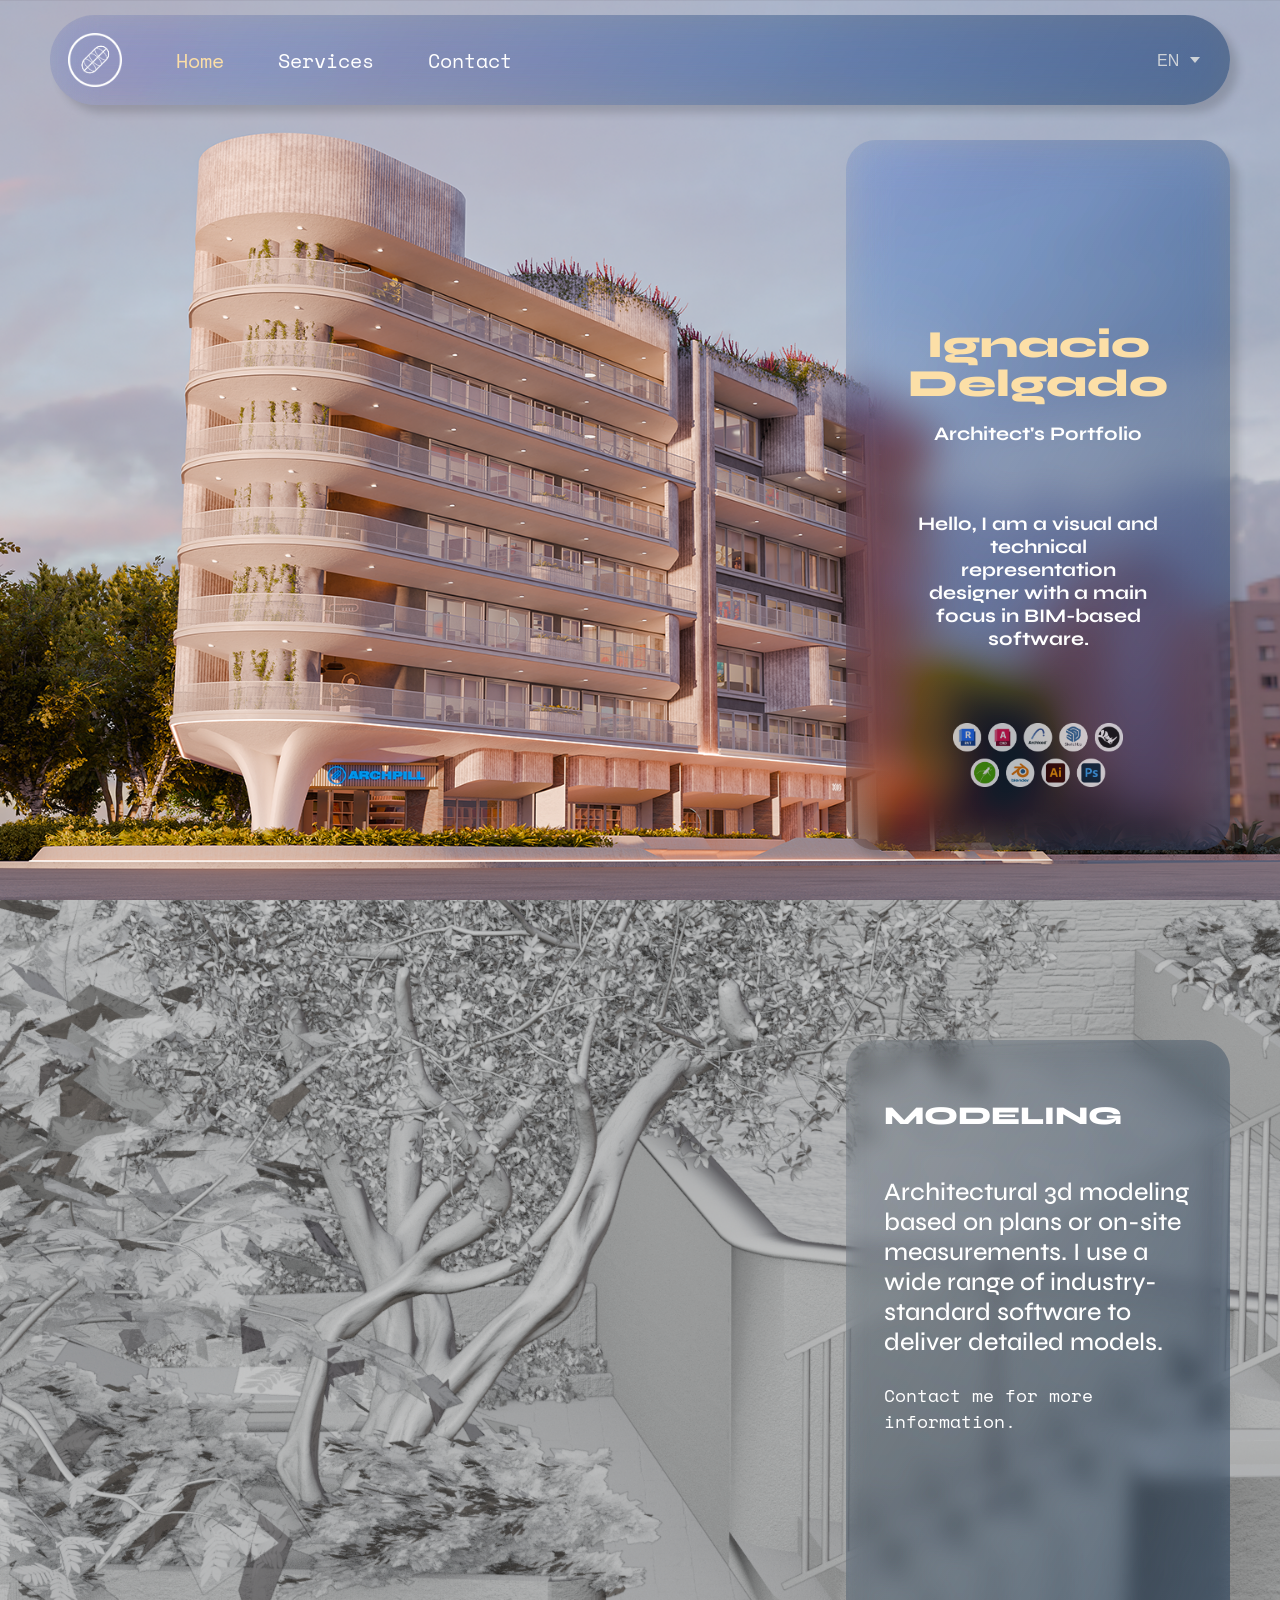
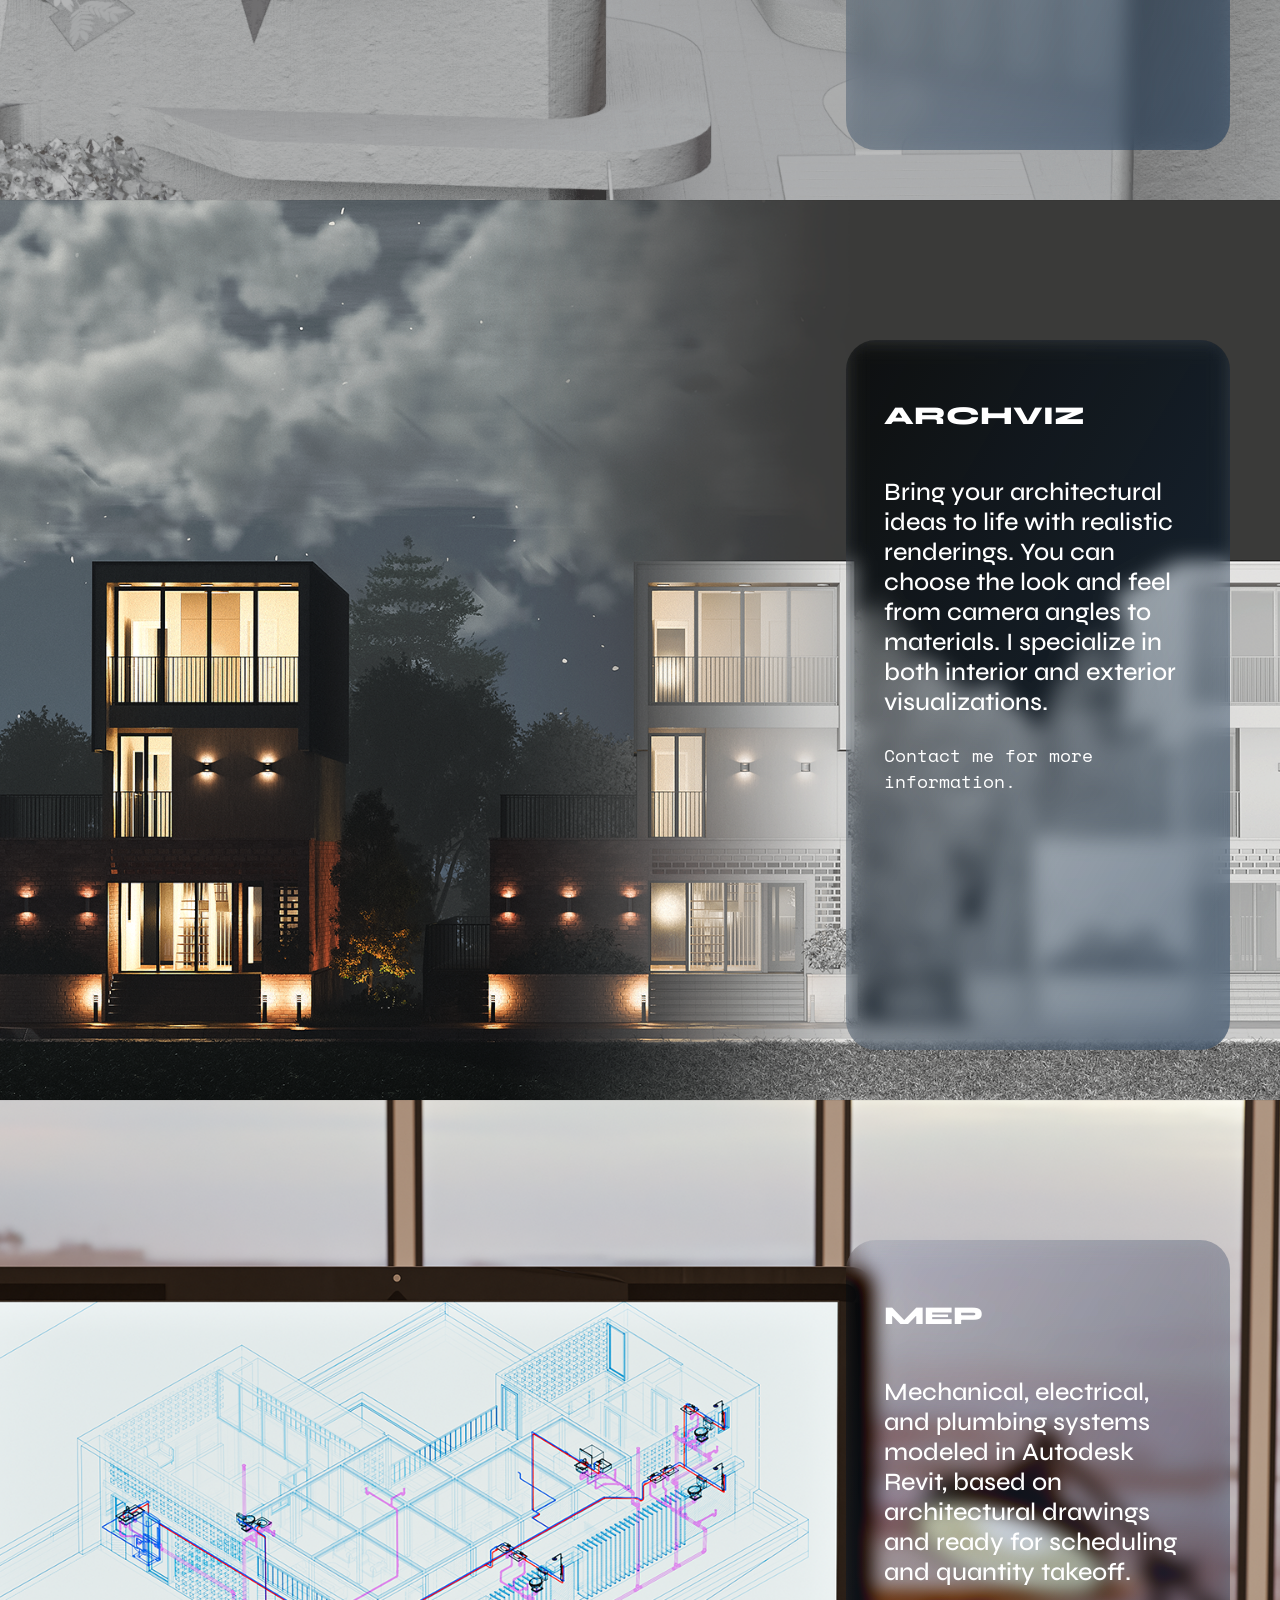
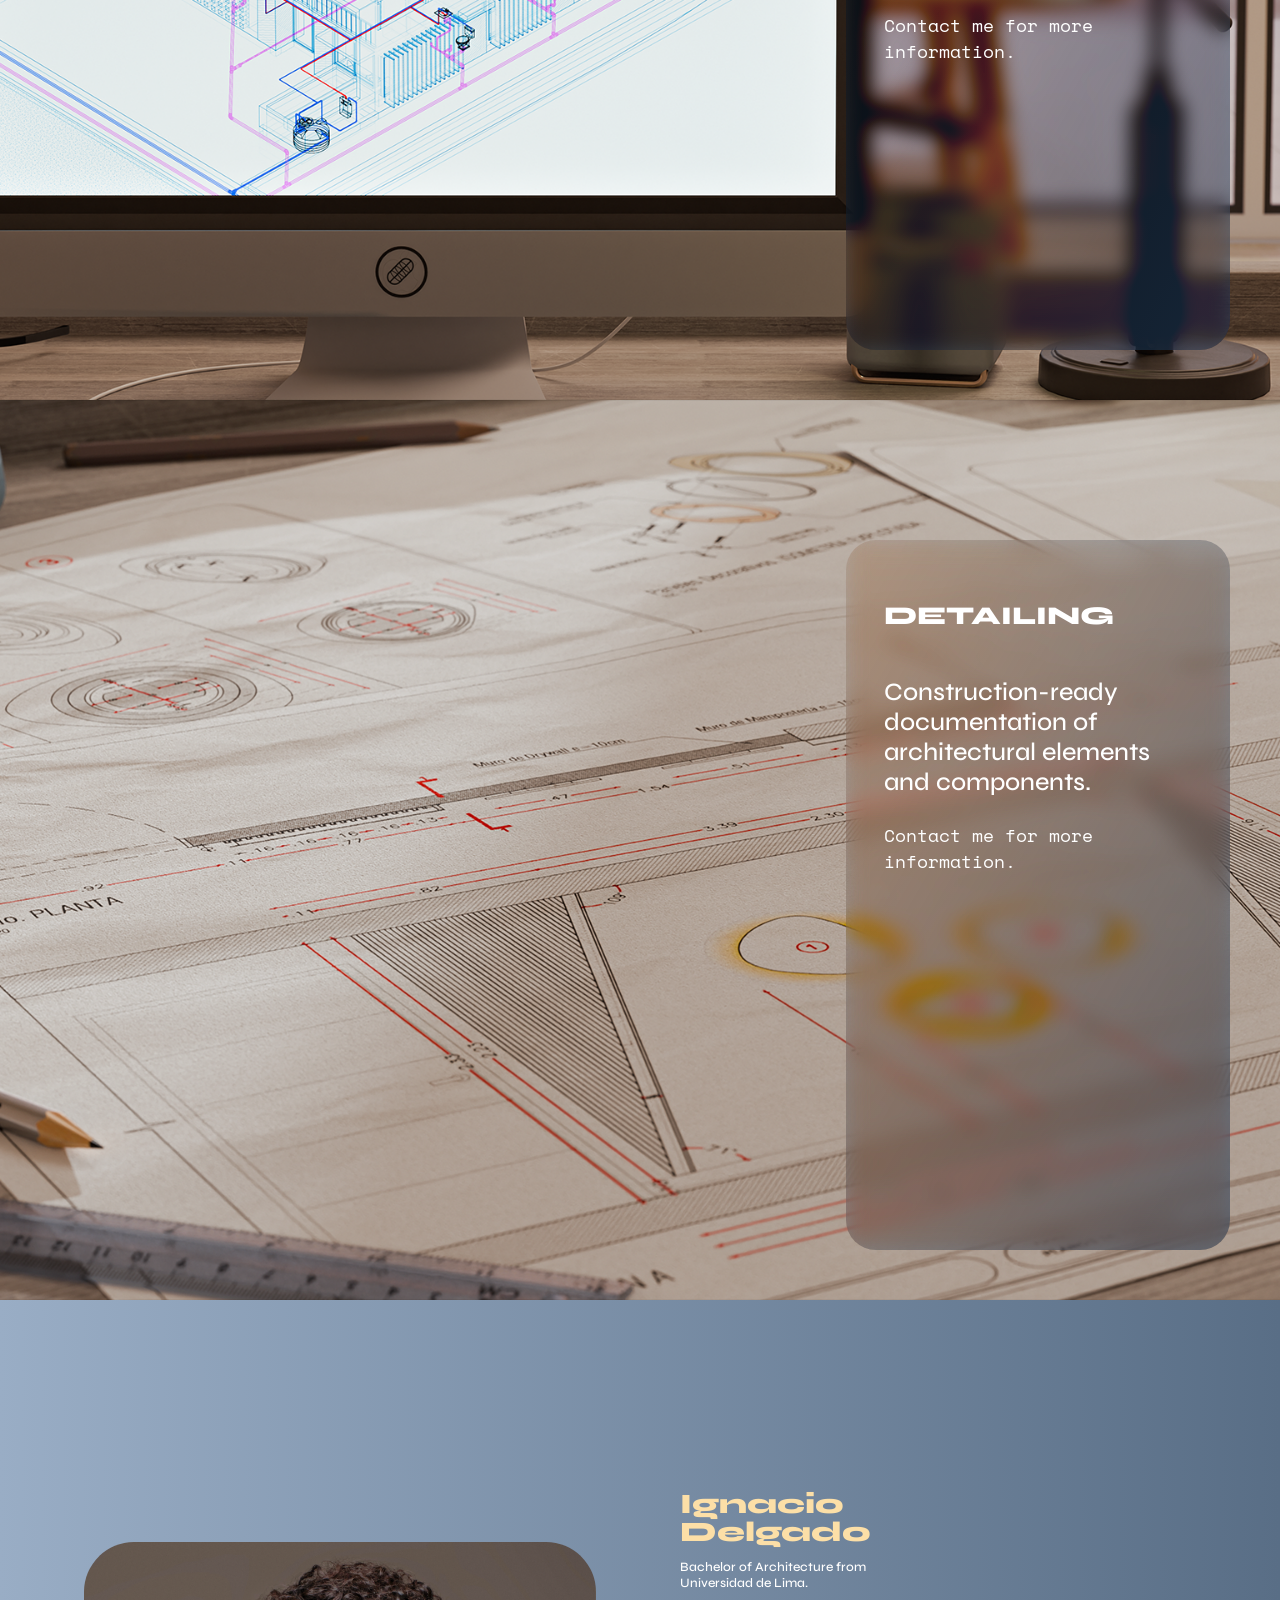
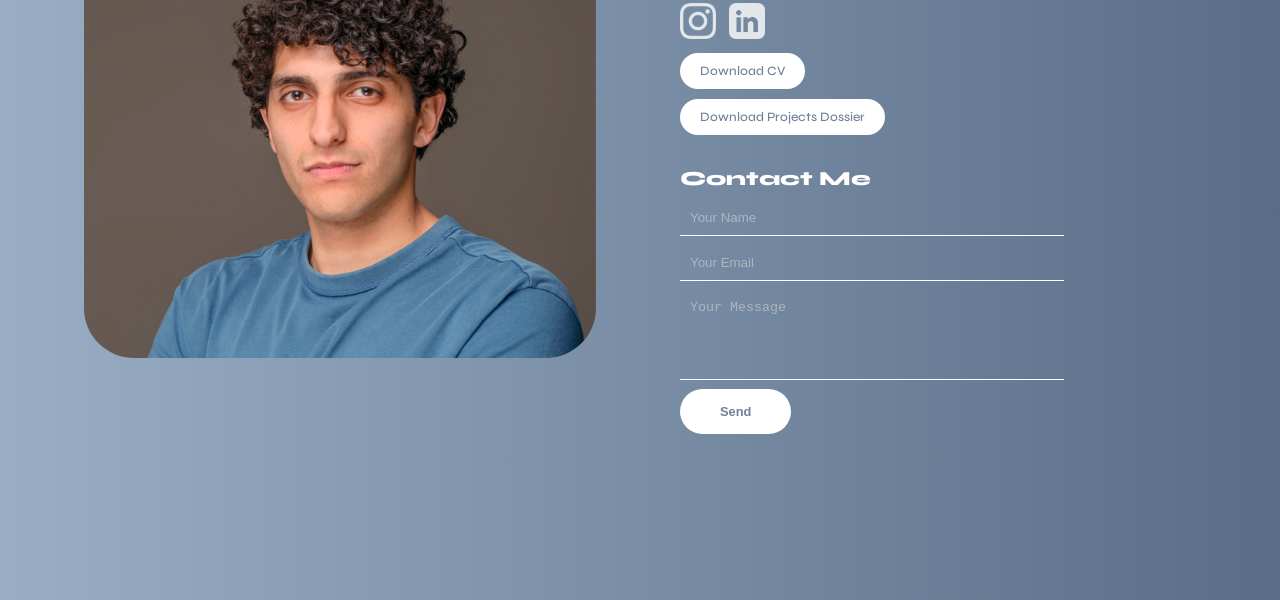
==== commit 7a890651: "Add files via upload" ====
--- a/index.html
+++ b/index.html
@@ -2,361 +2,191 @@
 <html>
 <head>
     <meta charset="UTF-8" />
-    <meta name="description" content="Acompañamos proyectos editoriales en su definición, estructura y desarrollo, integrando contenido, forma y propósito con una mirada técnica y sostenible.">
-    <title>Huella Contenidos</title>
+    <meta name="description" content="Architectural portfolio of Ignacio Delgado. BIM, ArchViz, MEP and detailing services.">
+    <title>Archpill</title>
     <link rel="Icon" href="img/favicon.ico" type="image/x-icon">
     <link rel="preconnect" href="https://fonts.googleapis.com">
     <link rel="preconnect" href="https://fonts.gstatic.com" crossorigin>
-    <link href="https://fonts.googleapis.com/css2?family=Montserrat:wght@400;500;700&display=swap" rel="stylesheet">
+    <link href="https://fonts.googleapis.com/css2?family=Space+Mono&family=Syne:wght@400;500;600;700;800&display=swap" rel="stylesheet">
     <link rel="stylesheet" href="css/style.css">
     <meta name="viewport" content="width=device-width, initial-scale=1">
 </head>
 
 <body>
+    
+    <div id="modelBrowser">
 
-        <header class="navbar">
-            <div class="nav-inner">
-                <a href="#inicio" class="logo">
-                    <img src="img/logo.svg" alt="huella logo">
-                </a>
+    <div id="browserHeader">
+    <span>3d Explorer</span>
+    <button id="closeBrowser">✕</button>
+    </div>
 
-                <div class="nav-actions">
+    <input type="text" id="modelSearch" placeholder="Search model...">
 
-                    <button class="menu-toggle" aria-label="Open menu">
-                        <span></span>
-                        <span></span>
-                        <span></span>
-                    </button>
+    <ul id="modelList"></ul>
 
-                </div>
-            </div>
-        </header>
+    </div>
+        
+        <nav>
 
-        <nav class="side-menu">
-            <button class="menu-close" aria-label="Close menu">✕</button>
             <ul>
-                <li><a href="#inicio"><strong>Inicio</strong></a></li>
-                <li><a href="#quehacemos">Qué hacemos</a></li>
-                <li><a href="#comopensamos">Cómo pensamos</a></li>
-                <li><a href="#quehacemosposible">Qué hacemos posible</a></li>
-                <li><a href="#proyectos">Proyectos</a></li>
-                <li><a href="#contacto">Contacto</a></li>
+                <li><a href="#" id="modelBrowserBtn"><img src="img/logo.png" alt="My Logo"></a></li>
+                <li><a id="navAbout" class="nav-link" href="#about">Home</a></li>
+                <li><a id="navServices" class="nav-link" href="#services">Services</a></li>
+                <li><a id="navContact" class="nav-link" href="#contact">Contact</a></li>
+                <li class="language-select"><select>
+                    <option value="en">EN</option>
+                    <option value="es">ES</option>
+                </select></li>
             </ul>
         </nav>
 
+        <section id="about" class="about">
+            <article>
 
-
-
-
-        <div class="menu-overlay"></div>
-
-
-
-
-
-        <section id="inicio" class="inicio">
-                <article>
-
-                    <div class="text">
-                        <h1 id="inicio_title">Dirección editorial con <span class="highlight">criterio estratégico.</span></h1>
-                        <p id="inicio_description">Acompañamos proyectos editoriales en su definición, estructura y desarrollo, integrando contenido, forma y propósito con una mirada técnica y sostenible.</p>
-                        <button class="contact-btn contact-btn--menu">Conversar sobre el proyecto</button>
-                    </div>
-
-                    <div class="image">
+                <!-- image slider -->
+                <div id="slider" class="slider">
+                    <div id="imageslider" class="slider-container">
                         <figure>
-                            <img src="img/MuestraInicio.webp" alt="MuestraInicio" width="200">
+                        <img src="img/render 01.webp" alt="Building Render">
+                        <img src="img/render 02.webp" alt="House Render">
+                        <img src="img/render 03.webp" alt="Bedroom Render">
+                        <img src="img/render 04.webp" alt="Hallway Render">
+                        <img src="img/render 01.webp" alt="Building Render">
                         </figure>
                     </div>
+                </div>
+                <!-- image slider -->
 
-                </article>
-        </section>
-
-
-
-        <section id="quehacemos" class="quehacemos">
-                <article>
-
-                    <div class="text">
-                        <h2 id="quehacemos_title">Qué hacemos</h2>
-                        <p id="quehacemos_description"><strong>Consultoría editorial</strong><br>Diagnóstico, estructuración y dirección de proyectos editoriales que requieren claridad conceptual, coherencia interna y viabilidad técnica.</p>
-                        <div class="sub_image">
-                            <figure> 
-                                <img src="img/Quehacemos_icons.webp" alt="Quehacemos_icons" width="200">
+                <div class="about-content">
+                    <div class="title">
+                        <h1>Ignacio<br>Delgado</h1>
+                    </div>
+                    <div class="subtitle">
+                        <h3 id="subtitle1">Architect's Portfolio</h3>
+                    </div>
+                    <div class="description">
+                        <b id="par1">Hello, I am a visual and technical representation designer with a main focus in BIM-based software.</b>
+                    </div>
+                    <div class="programs">
+                        <div id="programs">
+                            <figure>
+                            <img src="img/programs.png" alt="">
                             </figure>
                         </div>
                     </div>
+                </div>
+            </article>
 
-                    <div class="image">
-                        <figure>
-                            <img src="img/Collage.webp" alt="Collage" width="200">
-                        </figure>
-                    </div>
-
-                </article>
         </section>
 
+        <section id="services" class="service-container">
+            <section class="service service-3d sticky">
 
-
-        <section id="comopensamos" class="comopensamos">
                 <article>
+                    <figure>
+                        <img src="img/3dModels.webp" alt="3d Model" width="200">
+                    </figure>
 
                     <div class="text">
-                        <h2 id="comopensamos_title">Cómo pensamos</h2>
-                        <p id="comopensamos_description"><strong>Investigación y pensamiento editorial</strong><br>Desarrollamos y compartimos conocimiento aplicado al sector editorial, orientado a mejorar prácticas, anticipar tendencias y aportar a la formación de criterios.</p>
-                        <div class="specification"> <p><strong><em>* Haga click en las categorías para explorar el contenido.</strong></em></p> </div>
+                        <h2 id="services_modeling_title">MODELING</h2>
+                        <p id="services_modeling_description">Architectural 3d modeling based on plans or on-site measurements. I use a wide range of industry-standard software to deliver detailed models.</p>
+                        <a id="services_modeling_contact" href="#contact">Contact me for more information.</a>
                     </div>
+                </article>
 
-                    <div class="pdfs">
+            </section>
 
-                            <a href="#" class="pdf-icon" data-category="autor"> 
-                            <img src="img/LOGO_COPYRIGHT.svg" alt="Derecho de autor">
-                            <div class="pdf-text">
-                                <h3>Derecho de autor</h3>
-                                <p>Uso, límites y decisiones en contextos editoriales contemporáneos.</p>
-                            </div>
-                            </a>
+            <section class="service service-render sticky">
 
-                            <a href="#" class="pdf-icon" data-category="carbono">
-                            <img src="img/LOGO_HUELLADECARBONO.svg" alt="Huella de carbono">
-                            <div class="pdf-text">                            
-                                <h3>Huella de carbono</h3>
-                                <p>Impacto ambiental en la producción editorial y modelos sostenibles.</p>
-                            </div>
-                            </a>
+                <article>
+                <figure>
+                    <img src="img/RenderTransition.webp" alt="Render transition to 3d model" width="200">
+                    </figure>
+                    <div class="text">
+                        <h2 id="services_render_title">ARCHVIZ</h2>
+                        <p id="services_render_description">Bring your architectural ideas to life with realistic renderings. You can choose the look and feel from camera angles to materials. I specialize in both interior and exterior visualizations.</p>
+                        <a id="services_render_contact" href="#contact">Contact me for more information.</a>
+                    </div>
+                </article>
 
-                            <a href="#" class="pdf-icon" data-category="tecnologia"> 
-                            <img src="img/LOGO_TECNOLOGIAEDITORIAL.svg" alt="Tecnología editorial">
-                            <div class="pdf-text">                           
-                                <h3>Tecnología editorial</h3>
-                                <p>Transformaciones en la producción, circulación y consumo de contenidos.</p>
-                            </div>
-                            </a>
+            </section>
 
+            <section class="service service-mep sticky">
+
+                <article>
+                <figure>
+                    <img src="img/MEP.webp" alt="MEP system routing" width="200">
+                    </figure>
+                    <div class="text">
+                        <h2>MEP</h2>
+                        <p id="services_mep_description">Mechanical, electrical, and plumbing systems modeled in Autodesk Revit, based on architectural drawings and ready for scheduling and quantity takeoff.</p>
+                        <a id="services_mep_contact" href="#contact">Contact me for more information.</a>
                     </div>
+                </article>
 
+            </section>
+
+            <section class="service service-detail sticky">
+
+                <article>
+                <figure>
+                    <img src="img/Details.webp" alt="Architectural detail plans" width="200">
+                    </figure>
+                    <div class="text">
+                        <h2 id="services_details_title">DETAILING</h2>
+                        <p id="services_details_description">Construction-ready documentation of architectural elements and components.</p>
+                        <a id="services_details_contact" href="#contact">Contact me for more information.</a>
+                    </div>
                 </article>
+
+            </section>
         </section>
 
+        <section id="contact" class="contact">
+            <article>
+                <figure class="profile-picture">
+                    <img src="img/ProfilePicture.webp" alt="Ignacio Delgado Profile Picture">
+                </figure>
 
-
-
-        <section id="quehacemosposible" class="quehacemosposible">
-                <article>
-                    <div class="text">
-                        <h2 id="quehacemosposible_title">Qué hacemos posible</h2>
-                        <p id="quehacemosposible_description"><strong>Soluciones editoriales</strong><br>Articulamos alianzas y herramientas que permiten llevar los proyectos a su fase de producción y circulación.</p>
-                        <div class="sub_image">
-                            <figure> 
-                                <img src="img/Quehacemosposible_icons.webp" alt="Quehacemosposible_icons" width="200">
-                            </figure>
+                <div class="contact-content">
+                    <div class="contact-data">
+                        <h1> Ignacio <br> Delgado</h1>
+                        <p id="contact_description">Bachelor of Architecture from <br> Universidad de Lima.</p>
+                        <div class="social-networks">
+                            <a href="https://www.instagram.com/archpill/" target="_blank">
+                                <img src="img/InstagramLogo.png" alt="Instagram Icon">
+                            </a>
+                            <a href="https://www.linkedin.com/in/ignacio-delgado-b66bb219a/" target="_blank">
+                                <img src="img/LinkedInLogo.png" alt="LinkedIn Icon">
+                            </a>
+                        </div>
+                        <div class="download-content">
+                            <a id="contact_cv" href="https://drive.google.com/file/d/1QMvNviJ8yWpUM3eVjz7Fx7KUgaL3fkpQ/view?usp=drive_link" target="_blank">Download CV</a>
+                            <br>
+                            <a id="contact_dossier" href="https://drive.google.com/file/d/12A3cQqpq6sU9uau0mVuE59PVUtL7NmC2/view?usp=drive_link" target="_blank">Download Projects Dossier</a>
                         </div>
                     </div>
 
-                    <div class="image">
-                        <figure>
-                            <img src="img/Huelladecarbono.webp" alt="Huella de carbono" width="200">
-                        </figure>
+                    <div class="contact-tools">
+                                <form action="https://api.web3forms.com/submit" method="POST" class="contact-left">
+                                    <div class="contact-left-title">
+
+                                        <h2 id="contact_email_title">Contact Me</h2>
+                                    </div>
+                                    <input type="hidden" name="access_key" value="77ea78ff-f073-4a43-bc3b-4c7bc73c2e92">
+                                    <input id="contact_email_name" type="text" name="name" placeholder="Your Name" class="contact-inputs" required>
+                                    <input id="contact_email_email" type="email" name="email" placeholder="Your Email" class="contact-inputs" required>
+                                    <textarea id="contact_email_message" name="message" placeholder="Your Message" class="contact-inputs" required></textarea>
+                                    <button type="submit"> <p id="contact_email_send">Send</p> </button>
+                                </form>
                     </div>
+                </div>
 
-                </article>
+            </article>    
+           
         </section>
-
-
-
-
-        <section id="proyectos" class="proyectos">
-                <article>
-
-                    <div class="text">
-                        <h2 id="proyectos_title">Proyectos</h2>
-                    </div>
-
-                    <div class="proyectos-carousel">
-
-                        <button class="carousel-btn prev" aria-label="Anterior">‹</button>
-                        
-                        <div class="carousel-viewport">
-                            <div class="carousel-track">
-
-                                <div class="proyecto-card">
-
-                                    <div class="cardtext">
-                                        <h1 id="proyecto01_title">01</h1>
-                                        <p id="proyecto01"><strong>Reestructuración editorial de publicaciones académicas e institucionales</strong><br>Intervención en publicaciones científicas e informes técnicos con problemas de coherencia, continuidad editorial y definición de criterios.<br><strong>Intervención:</strong><br>Definición de arquitectura editorial, criterios de evaluación, lineamientos para autores y rediseño integral de contenidos, asegurando consistencia, calidad y adecuación a estándares institucionales.</p>
-                                    </div>
-
-                                    <div class="cardimage">
-                                        <img src="img/PROYECTO1.svg" alt="Card_image_01">
-                                    </div>
-
-                                </div>
-
-
-                                <div class="proyecto-card">
-
-                                    <div class="cardtext">
-                                        <h1 id="proyecto02_title">02</h1>
-                                        <p id="proyecto02"><strong>Desarrollo de contenidos educativos</strong><br>Diseño y estructuración de materiales escolares alineados con marcos curriculares y objetivos pedagógicos.<br><strong>Intervención:</strong><br>Construcción de arquitectura de contenidos, jerarquías, secuencias didácticas y articulación entre texto, recursos visuales y enfoque metodológico.</p>
-                                    </div>
-
-                                    <div class="cardimage">
-                                        <img src="img/PROYECTO2.svg" alt="Card_image_02">
-                                    </div>
-
-                                </div>
-
-
-                                <div class="proyecto-card">
-
-                                    <div class="cardtext">
-                                        <h1 id="proyecto03_title">03</h1>
-                                        <p id="proyecto03"><strong>Transformación narrativa para producción en audio</strong><br>Evaluación y adaptación de obras literarias para su desarrollo como audiolibros.<br><strong>Intervención:</strong><br>Análisis estructural de la obra, identificación de arcos narrativos y diseño de guión adaptado al formato sonoro, asegurando coherencia y eficacia en la experiencia auditiva.</p>
-                                    </div>
-
-                                    <div class="cardimage">
-                                        <img src="img/PROYECTO3.svg" alt="Card_image_03">
-                                    </div>
-
-                                </div>
-
-
-                                <div class="proyecto-card">
-
-                                    <div class="cardtext">
-                                        <h1 id="proyecto04_title">04</h1>
-                                        <p id="proyecto04"><strong>Adecuación editorial de artículos científicos</strong><br>Acompañamiento en la preparación de artículos académicos para su evaluación en revistas especializadas.<br><strong>Intervención:</strong><br>Definición de estructura, elaboración de plantillas de desarrollo, alineación con estándares internacionales (PRISMA, CARE, STROBE, CONSORT) y adecuación a requisitos editoriales para fortalecer la calidad y viabilidad del manuscrito.</p>
-                                    </div>
-
-                                    <div class="cardimage">
-                                        <img src="img/PROYECTO4.svg" alt="Card_image_04">
-                                    </div>
-
-                                </div>
-
-
-                            </div>
-                        </div>
-
-                        <button class="carousel-btn next" aria-label="Siguiente">›</button>
-                        
-                    </div>
-
-                </article>
-        </section>
-
-
-
-
-
-        <section id="contacto" class="contacto">
-                <article>
-                    <div class="text">
-                        <h1 id="contacto_title">¿Tienes un proyecto editorial en desarrollo?</h1>
-                        <p id="contacto_description">Podemos ayudarte a definirlo, estructurarlo y llevarlo a una forma publicable.</p>
-                        <button class="contact-btn contact-btn--menu">Conversar sobre el proyecto</button>
-                    </div>
-                </article>
-
-
-
-                <footer class="site-footer">
-                    <div class="footer-top">
-
-                        <div class="footer-col footer-contact">
-                            <h2><strong>Consultoría editorial, investigación y desarrollo de soluciones para el sector editorial.</strong></h2>
-                            <p>
-                                <a href="mailto:proyectos@huella-contenidos.com">
-                                    proyectos@huella-contenidos.com
-                                </a>
-                            </p>
-                        </div>
-
-                        <div class="footer-col footer-social">
-
-
-                            <div class="social-icons">
-
-                                <a href="https://www.instagram.com/huella_contenidos_sac/" 
-                                class="social-icon" 
-                                target="_blank" 
-                                rel="noopener noreferrer">
-                                    <img src="img/InstagramLogo.webp" alt="Instagram">
-                                </a>
-
-                                <a href="https://web.facebook.com/p/Huella-contenidos-SAC-100083639798987/?_rdc=1&_rdr#" 
-                                class="social-icon" 
-                                target="_blank" 
-                                rel="noopener noreferrer">
-                                    <img src="img/FacebookLogo.webp" alt="Facebook">
-                                </a>
-
-                                <a href="https://www.linkedin.com/company/huella-contenidos-sac/" 
-                                class="social-icon" 
-                                target="_blank" 
-                                rel="noopener noreferrer">
-                                    <img src="img/LinkedInLogo.webp" alt="LinkedIn">
-                                </a>
-
-                            </div>
-
-                        </div>
-
-                    </div>
-
-                    <div class="footer-bottom">
-                        <p>
-                            © Huella Contenidos S.A.C. 2026. | Todos los derechos reservados.
-                        </p>
-                    </div>
-                </footer>
-        </section>
-
-
-
-
-
-        <div class="contact-modal">
-            <div class="contact-overlay"></div>
-
-            <div class="contact-box">
-                <button class="contact-close">✕</button>
-
-                <h2>Contacto</h2>
-
-                <form id="contact-form">
-                    <input type="hidden" name="access_key" value="a121b776-e349-4da2-bb5a-84c26d9628f0">
-
-                    <input type="text" name="name" placeholder="Nombre" required>
-
-                    <input type="email" name="email" placeholder="E-mail" required>
-
-                    <textarea name="message" placeholder="Mensaje" required></textarea>
-
-                    <button type="submit">Enviar</button>
-
-                    <p id="form-result"></p>
-                </form>
-                
-            </div>
-        </div>
-
-
-        <div class="pdf-modal">
-            <div class="pdf-overlay"></div>
-
-            <div class="pdf-box">
-                <button class="pdf-close">✕</button>
-
-                <h2 class="pdf-title">Documentos</h2>
-
-                <div class="pdf-list">
-                    <!-- JS will inject links here -->
-                </div>
-            </div>
-        </div>
-
-
+        
         <script src="main.js"></script>
 </body>
 </html>
--- a/css/style.css
+++ b/css/style.css
@@ -1,1508 +1,1049 @@
-/* =========================
-   RESET / BASE
-========================= */
-
 * {
-    margin: 0;
-    padding: 0;
-    box-sizing: border-box;
+  box-sizing: border-box;
+}
+
+body {
+  overflow-x: hidden;
+}
+
+html {
+  scroll-behavior: smooth;
+  -webkit-text-size-adjust: 100%;
+  text-size-adjust: 100%;
 }
 
 html, body {
-    font-family: 'Montserrat', sans-serif;
-    height: 100%;
-}
-
-body {
-    overflow-x: hidden;
-    background: #e7e7e8;
-}
-
-
-/* =========================
-   NAVBAR
-========================= */
-
-.navbar {
-    position: fixed;
-    top: 0;
-    left: 0;
-    right: 0;
-    height: 80px;
-    background: transparent;
-    z-index: 1000;
-}
-
-.nav-inner {
-    height: 100%;
-    padding: 0 24px;
+
+  margin:0;
+  padding: 0;
+  background: #000000;
+  color: #ffffff;
+  font-size: clamp(12px, 2vw, 30px);
+  font-family: "Syne", sans-serif;
+  font-optical-sizing: auto;
+  font-style: normal;
+}
+
+h1 {
+  font-size: clamp(20px, 3vw, 60px);
+  margin: 0px;
+  font-weight: 800;
+  line-height: 1em;
+}
+
+h2 {
+  font-size: clamp(15px, 2vw, 30px);
+  font-weight: 800;
+}
+
+h3 {
+  font-size: clamp(8px, 1.5vw, 30px);
+  font-weight: 700;
+}
+
+a {
+  color: #ffffff;
+  text-decoration: none;
+}
+
+p {
+  font-size: clamp(10px, 2vw, 25px);
+  font-weight: 500;
+}
+
+/* sections*/
+
+section {
+  position: relative;
+  display: flex;
+  width: 100%;
+  min-height: 100vh;
+
+  z-index: 1;
+}
+
+.service.sticky .text,
+.service.sticky figure {
+  pointer-events: auto;
+}
+
+/* navigation */
+
+nav.color-change {
+  background-color: #99adc5;
+  transition: background-color 1s ease;
+}
+
+nav {
+  position: fixed;
+  height: 10vh;
+  top: 15px;
+  left: 50px;
+  right: 50px;
+  font-size: 20px;
+  z-index: 2;
+  
+  background-color: transparent;
+  background: linear-gradient(120deg,#42536815, #26426290);
+  backdrop-filter: blur(20px) brightness(0.85) contrast(1.5) saturate(2);
+  box-shadow: 8px 8px 8px rgba(10, 10, 10, 0.15);
+  
+  border-radius: 100px;
+
+  transition: background-color 1s ease;
+}
+
+nav ul {
+  display: flex;
+  align-items: center;
+  width: 100%;
+  height: 100%;
+  margin: 0;
+  padding: 0;
+
+}
+
+nav ul li {
+  list-style: none;
+  margin-left: 2vh;
+  margin-right: 4vh;
+}
+
+nav ul li a {
+  color: #ffffff;
+  font-family: "Space Mono", monospace;
+  font-weight: 400;
+  font-style: normal;
+}
+
+nav ul li a img {
+  height: 6vh;
+  vertical-align: middle;
+  position: relative;
+}
+
+.nav-link.active {
+  color: #FCDFA7;
+}
+
+/*NAVBAR ONLY HOVER WITH MOUSE*/
+@media (hover: hover) and (pointer: fine) {
+  nav ul li a:hover {
+    color: #FCDFA7;
+    transition: color 0.3s ease;
+  }
+}
+
+/* language bar */
+
+nav ul .language-select {
+  margin-left: auto;
+  margin-right: 20px; /* optional: for some spacing from the edge */
+}
+
+select {
+  background: transparent;
+
+  color: #cdd2d7;
+  border: black;
+  padding: 8px 30px 8px 12px; /* space on the right for the arrow */
+  font-size: 16px;
+  appearance: none; /* remove default arrow */
+  -webkit-appearance: none;
+  -moz-appearance: none;
+  position: relative;
+  background-image: url("data:image/svg+xml;charset=US-ASCII,%3Csvg xmlns='http://www.w3.org/2000/svg' width='10' height='6'%3E%3Cpath fill='%23cdd2d7' d='M0 0l5 6 5-6z'/%3E%3C/svg%3E");
+  background-repeat: no-repeat;
+  background-position: right 10px center;
+  background-size: 10px 6px;
+  transition: background-color 1s ease;
+}
+
+/* image slider */
+
+.slider {
+  z-index: 1;
+  position: relative;
+}
+
+.slider-container {
+  height: 100vh;
+  width: 100vw;
+  overflow: hidden;
+  position: relative;
+}
+
+#imageslider figure {
+  display: flex;
+  width: 500vw; /* 5 images * 100vw each */
+  margin: 0;
+  padding: 0;
+  animation: 20s slider infinite ease-in-out;
+}
+
+#imageslider figure img {
+  width: 100vw;
+  height: 100vh;
+  object-fit: cover;
+  object-position: center;
+}
+
+@keyframes slider {
+  0% { transform: translateX(0%); }
+  20% { transform: translateX(0%); }
+  25% { transform: translateX(-20%); }
+  45% { transform: translateX(-20%); }
+  50% { transform: translateX(-40%); }
+  70% { transform: translateX(-40%); }
+  75% { transform: translateX(-60%); }
+  95% { transform: translateX(-60%); }
+  100% { transform: translateX(-80%); }
+}
+/*image slider end*/
+
+/*about section*/
+
+#about {
+  scroll-margin-top: 10vh;
+}
+
+section.about article {
+  position: relative;
+  margin: auto;
+  text-align: center;
+  display: flex;
+  flex-direction: column;
+  align-items: center;
+  justify-content: center;
+  overflow: hidden;
+}
+
+section.about article .about-content {
+  box-sizing: border-box;
+  
+  position: absolute;
+  bottom: 50px;
+  right: 50px;
+  width: 30vw;
+  height: calc(90vh - 100px);
+
+
+  background: linear-gradient(120deg,#42536815, #26426290);
+  backdrop-filter: blur(20px) brightness(0.85) contrast(1.5) saturate(2);
+
+  box-shadow: 8px 8px 8px rgba(10, 10, 10, 0.15);
+  border-radius: 30px;
+
+
+  display: flex;
+  flex-direction: column;
+  justify-content: center;
+  z-index: 2;
+  padding: 30px;
+}
+
+section.about article .about-content .title {
+  flex: 1;
+  display: flex;
+  align-items: flex-end;
+  justify-content: center;
+  color: #FCDFA7;
+  text-align: center;
+}
+
+section.about article .about-content .subtitle {
+  flex: 0;
+  display: flex;
+  align-items: flex-start;
+  justify-content: center;
+}
+
+
+section.about article .about-content .description {
+  flex: 1;
+  display: flex;
+  font-size: clamp(15px, 1.5vw, 25px);
+  margin: 0 3.125vw 0 3.125vw; /* top, right, bottom, left */
+  align-items: center;
+
+}
+
+#programs figure img {
+  flex: 1;
+  width: 70%;
+  object-fit: cover;
+  align-items: flex-start;
+  opacity: 70%;
+}
+
+/* service section*/
+
+.service.sticky {
+  position: sticky;
+  top: 0;
+  height: 100vh;
+}
+
+.service-container {
+
+  height: 400vh;
+  z-index: 0;
+}
+
+#services {
+  flex-direction: column;
+}
+
+section.service article {
+  position: relative;
+  width: 100%;
+  height: 100%;
+  display: flex;
+  align-items: center;
+  justify-content: flex-end;
+  background: none;
+  overflow: hidden;
+}
+
+section.service figure {
+  position: absolute;
+  top: 0;
+  left: 0;
+  width: 100%;
+  height: 100%;
+  margin: 0;
+  z-index: 1;
+}
+
+section.service figure img {
+  position: absolute;
+  top: 0;
+  left: 0;
+  width: 100vw;
+  height: 100vh;
+  object-fit: cover;
+  object-position: center;
+  z-index: 1;
+}
+
+section.service .text {
+  position: absolute;
+  bottom: 50px;
+  right: 50px;
+  width: 30vw;
+  height: calc(90vh - 100px);
+
+  background: linear-gradient(120deg,#42536815, #26426290);
+  backdrop-filter: blur(10px) brightness(0.85) contrast(1.5) saturate(2);
+
+  border-radius: 30px;
+
+  z-index: 2;
+  padding: 3vw;
+  display: flex;
+  flex-direction: column;
+  justify-content: start;
+  color: white;
+}
+
+/* service section overrides */
+
+section.service .text a {
+  font-family: "Space Mono", monospace;
+  font-size: 70%;
+  transition: color 1s;
+}
+
+/* CONTACT ME ONLY HOVER WITH MOUSE*/
+@media (hover: hover) and (pointer: fine) {
+  section.service a:hover {
+    color: #FCDFA7;
+    text-decoration: underline;
+  }
+}
+
+/* contact section*/
+
+section.contact {
+  height: 90vh !important; /* Forces it */
+  background-color: #99adc5;
+  background: linear-gradient(90deg,#99adc5, #596e86);
+  backdrop-filter: brightness(0.85) contrast(1.5) saturate(2);
+}
+
+section.contact article {
+  height: 90vh;
+  width: 100vw;
+  padding-top: 10vh;
+  align-items: center;
+  justify-content: center;
+  display: flex;
+  flex-direction: row;
+  overflow: hidden;
+
+}
+
+section.contact article figure,
+section.contact .contact-content {
+  height: 90vh;
+  width: 50%;
+  display: flex;
+  align-items: center;
+  justify-content: center;
+}
+
+.profile-picture img {
+  align-items: center;
+  justify-content: center;
+  width: 40vw;
+  height: auto;
+  border-radius: 50px;
+}
+
+section.contact .contact-content {
+  flex-direction: column;
+  align-items: start;
+  height: 30vh;
+}
+
+section.contact .contact-tools {
+  height: 30vh;
+  padding-top: 1vh;
+}
+
+/* contact section email*/
+
+.contact-left{
+    display: flex;
+    flex-direction: column;
+    align-items: start;
+    gap: 1vh;
+}
+
+.contact-inputs {
+    width: 30vw;
+    height: 4vh;
+    border-bottom: 1.5px solid #ffffff;
+    border-top: transparent;
+    border-left: transparent;
+    border-right: transparent;
+    outline: transparent;
+    padding-left: 10px;
+    color: #ffffff;
+    background-color: transparent;
+}
+
+.contact-left textarea {
+    resize: none;  
+    height: clamp(20px, 10vh, 12vh);
+    padding-top: 10px;
+}
+
+.contact-inputs:focus{
+    border-bottom: 1.5px solid white;
+    border-top: #6F8298;
+    border-left: #6F8298;
+    border-right: #6F8298;
+}
+
+.contact-inputs::placeholder {
+    color: #adb6c0;
+}
+
+.contact-left button {
     display: flex;
     align-items: center;
-    width: 100%;
-}
-
-.logo img {
-    width: 10vw;
-    height: auto;
-    display: block;
-}
-
-.nav-actions {
-    margin-left: auto;
-    display: flex;
-    align-items: center;
-}
-
-
-/* =========================
-   HAMBURGER BUTTON
-========================= */
-
-.menu-toggle {
-    width: clamp(24px, 2vw, 32px);
-    height: clamp(18px, 2.5vh, 24px);
-    background: none;
+    padding: 2px 40px;
+    color: #6F8298;
+    gap: 10px;
     border: none;
-    display: flex;
-    flex-direction: column;
-    justify-content: space-between;
+    border-radius: 50px;
+    background: #ffffff;
     cursor: pointer;
-    z-index: 1100;
-}
-
-.menu-toggle span {
-    height: 4px;
-    width: 100%;
-    background: #003449;
-    transition: transform 0.3s ease, opacity 0.3s ease;
-    transform-origin: center;
-}
-
-.menu-toggle.open span:nth-child(1) {
-    transform: translateY(10.5px) rotate(45deg);
-}
-
-.menu-toggle.open span:nth-child(2) {
-    opacity: 0;
-}
-
-.menu-toggle.open span:nth-child(3) {
-    transform: translateY(-10.5px) rotate(-45deg);
-}
-
-
-/* =========================
-   SIDE MENU
-========================= */
-
-.side-menu {
-    display: flex;
-    flex-direction: column;
-    position: fixed;
-    top: 0;
-    right: 0;
-    width: 280px;
-    height: 100vh;
-    background: #d0d8df;
-    transform: translateX(100%);
-    transition: transform 0.35s ease;
-    z-index: 1050;
-    padding-top: 120px;
-}
-
-.side-menu.open {
-    transform: translateX(0);
-}
-
-.side-menu ul {
-    list-style: none;
-    padding: 0 32px;
-}
-
-.side-menu li {
-    margin-bottom: 24px;
-}
-
-.side-menu a {
-    color: #003449;
-    text-decoration: none;
-    font-size: 1.2rem;
-}
-
-.side-menu a:hover {
-    opacity: 0.7;
-}
-
-.menu-close {
-    position: absolute;
-    top: 24px;
-    right: 24px;
-    background: none;
-    border: none;
-    color: #003449;
-    font-size: 2rem;
-    cursor: pointer;
-}
-
-
-/* =========================
-   MENU OVERLAY
-========================= */
-
-.menu-overlay {
-    position: fixed;
-    inset: 0;
-    opacity: 0;
-    pointer-events: none;
-    transition: opacity 0.3s ease;
-    z-index: 1040;
-}
-
-.menu-overlay.open {
-    opacity: 1;
-    pointer-events: all;
-}
-
-
-/* =========================
-   CONTACT BUTTON
-========================= */
-
-.contact-btn {
-    background: #bcc7d0;
-    color: #003449;
-    border: none;
-    padding: 20px 20px;
-    border-radius: 20px;
-    font-size: 1.2rem;
-    cursor: pointer;
-    font-weight: 600;
-    transition: background 0.3s ease, color 0.3s ease;
-}
-
-.contact-btn:hover {
-    background: #003449;
-    color: white;
-}
-
-.contact-btn--menu {
-    width: 100%;
-    margin-top: 20px;
-    text-align: center;
-}
-
-
-/* =========================
-   CONTACT MODAL
-========================= */
-
-#form-result {
-    margin-top: 10px;
-    font-size: 0.9rem;
-    color: #003449;
-    min-height: 20px;
-}
-
-
-.contact-modal {
-    position: fixed;
-    inset: 0;
-    z-index: 2000;
-    display: none;
-}
-
-.contact-modal.open {
-    display: block;
-}
-
-.contact-overlay {
-    position: absolute;
-    inset: 0;
-    background: rgba(77, 87, 91, 0.6);
-    backdrop-filter: blur(4px);
-}
-
-.contact-box {
-    position: relative;
-    width: 90%;
-    max-width: 500px;
-    margin: 10vh auto;
-    background: #bcc7d0;
-    padding: 32px;
-    color: #003449;
-    border-radius: 12px;
-    z-index: 1;
-}
-
-.contact-close {
-    position: absolute;
-    top: 16px;
-    right: 16px;
-    background: none;
-    border: none;
-    color: #003449;
-    font-size: 1.5rem;
-    cursor: pointer;
-}
-
-.contact-box h2 {
-    margin-bottom: 16px;
-}
-
-.contact-box form {
-    display: flex;
-    flex-direction: column;
-    gap: 12px;
-}
-
-.contact-box input,
-.contact-box textarea {
-    background: #d0d8df;
-    border: 1px solid #d0d8df;
-    color: #003449;
-    padding: 10px;
-    border-radius: 6px;
-    font-family: inherit;
-}
-
-.contact-box textarea {
-    min-height: 120px;
-    resize: vertical;
-}
-
-.contact-box button[type="submit"] {
-    background: #003449;
-    border: none;
-    color: white;
-    padding: 12px;
-    border-radius: 6px;
-    cursor: pointer;
-}
-
-.contact-box button[type="submit"]:hover {
-    opacity: 0.9;
-}
-
-
-/* =========================
-   SECTIONS
-========================= */
-
-section {
-    min-height: 100vh;
-    width: 100%;
-    background: #e7e7e8;
-    display: flex;
-    align-items: center;
-}
-
-section article {
-    width: 100%;
-    margin: 0;
-    display: flex;
-    align-items: flex-start;
-    padding: 0px 5vw 0px 15vw;
-}
-
-/* =========================
-   TEXT BLOCK
-========================= */
-
-.text {
-    flex: 1;
-    max-width: 550px;
-    color: #003449;
-    margin-right: 25px;
-}
-
-.text h1 {
-    font-size: 3.5rem;
-    font-weight: 700;
-    margin-bottom: 1rem;
-    line-height: 1.2;
-}
-
-.text h2 {
-    font-size: 2.8rem;
-    font-weight: 700;
-    margin-bottom: 1rem;
-}
-
-.text p {
-    font-size: 1.2rem;
-    line-height: 1.7;
-    max-width: 520px;
-}
-
-
-.highlight {
-    background: linear-gradient(transparent 0%,#d0d8df 7%);
-    border-radius: 4px;
-    padding: 0 4px;
-}
-
-
-/* =========================
-   SUB_IMAGE BLOCK
-========================= */
-
-.sub_image {
-    padding-top: 30px;
-}
-
-.sub_image figure {
-    padding: 15px 30px 15px 30px;
-    border-radius: 25px;
-    background-color: #d0d8df;
-}
-
-.sub_image img {
-    width: 25vw;
-    height: auto;
-
-}
-
-
-/* =========================
-   IMAGE BLOCK
-========================= */
-
-.image {
-    flex: 1;
-    justify-content: center;
-    display: flex;
-}
-
-.image figure {
-    max-width: 450px;
-}
-
-.image img {
-    width: 35vw;
-    height: auto;
-    display: block;
-    object-fit: contain;
-}
-
-
-
-
-
-
-/* =========================
-   SPECIFICATION BLOCK
-========================= */
-
-.specification {
-    margin-top: 2rem;
-
-}
-
-.specification p {
-    font-size: 1rem;
-    padding: 5px 5px 5px 5px;
-    border-top: 1px solid #003449;
-}
-
-
-
-
-
-/* =========================
-   PDF LIST (COMO PENSAMOS)
-========================= */
-
-.pdfs {
-    display: flex;
-    width: 35vw;
-    flex-direction: column;
-    gap: 20px;
-    margin-top: 30px;
-}
-
-/* clickable row */
-.pdf-icon {
-    display: flex;
-    align-items: center;
-    gap: 20px;
-
-    padding: 20px;
-    border-radius: 20px;
-    background: #bcc7d0;
-
-    text-decoration: none;
-    color: #003449;
-
-    transition: transform 0.2s ease, background 0.3s ease;
-}
-
-/* icon */
-.pdf-icon img {
-    width: 60px;
-    height: 60px;
-    object-fit: contain;
-    flex-shrink: 0;
-
-    /* THIS replaces invert */
-    filter: brightness(0) saturate(100%) invert(16%) sepia(18%) saturate(1200%) hue-rotate(165deg);
-}
-
-/* text */
-.pdf-text {
-    display: flex;
-    flex-direction: column;
-}
-
-.pdf-text h3 {
-    font-size: 1.2rem;
-    margin-bottom: 5px;
-}
-
-.pdf-text p {
-    font-size: 0.95rem;
-    line-height: 1.4;
-    opacity: 0.8;
-}
-
-/* hover */
-.pdf-icon:hover {
-    transform: translateX(5px);
-    background: #003449;
-    color: white;
-}
-
-/* make text fully white on hover */
-.pdf-icon:hover h3,
-.pdf-icon:hover p {
-    color: white;
-    opacity: 1;
-}
-
-/* make SVG white properly */
-.pdf-icon:hover img {
-    filter: brightness(0) invert(1);
-}
-
-
-
-
-
-/* =========================
-   PDF MODAL
-========================= */
-
-.pdf-modal {
-    position: fixed;
-    inset: 0;
-    z-index: 2100;
-    display: none;
-}
-
-.pdf-modal.open {
-    display: block;
-}
-
-.pdf-overlay {
-    position: absolute;
-    inset: 0;
-    background: rgba(77, 87, 91, 0.6);
-    backdrop-filter: blur(4px);
-}
-
-.pdf-box {
-    position: relative;
-    width: 90%;
-    max-width: 500px;
-    margin: 20px auto;
-    background: #bcc7d0;
-    padding: 32px;
-    color: #003449;
-    border-radius: 12px;
-    z-index: 1;
-}
-
-.contact-box,
-.pdf-box {
-    max-height: 85vh;
-    overflow-y: auto;
-    -webkit-overflow-scrolling: touch;
-}
-
-.pdf-close {
-    position: absolute;
-    top: 16px;
-    right: 16px;
-    background: none;
-    border: none;
-    color: #003449;
-    font-size: 1.5rem;
-    cursor: pointer;
-}
-
-.pdf-list {
-    display: flex;
-    flex-direction: column;
-    gap: 10px;
-    margin-top: 20px;
-}
-
-.pdf-list a {
-    text-decoration: none;
-    background: #d0d8df;
-    padding: 12px;
-    border-radius: 8px;
-    color: #003449;
-    transition: 0.2s ease;
-}
-
-.pdf-list a:hover {
-    background: #003449;
-    color: white;
-}
-
-
-
-
-
-
-
-/* =========================
-   CONTACT SECTION LAYOUT
-========================= */
-
-.contacto {
-    flex-direction: column;
-    justify-content: space-between;
-    align-items: stretch;
-}
-
-.contacto article {
-    padding: 0px 5vw 30px 5vw;
-    margin-top: 100px;
-    justify-content: center;
-}
-
-
-/* =========================
-   FOOTER
-========================= */
-
-.site-footer {
-    width: 100%;
-    background: #bcc7d0;
-    color: #003449;
-    padding: 64px 15vw 32px;
-}
-
-.footer-col {
-    font-size: 0.9rem;
-    line-height: 1.6;
-}
-
-.site-footer a {
-    color: #003449;
-    text-decoration: none;
-}
-
-.site-footer a:hover {
-    text-decoration: underline;
-}
-
-.footer-bottom {
-    border-top: 1px solid rgba(0,0,0,0.2);
-    padding-top: 20px;
-    text-align: center;
-    font-size: 0.8rem;
-}
-
-/* =========================
-   FOOTER SOCIAL
-========================= */
-
-.footer-top {
-    max-width: 1200px;
-    margin: 0 auto 24px;
-    display: flex;
-    justify-content: space-between;
-    align-items: flex-start;
-}
-
-
-.footer-contact {
-    flex: 1;
-}
-
-.footer-social {
-    display: flex;
-    flex-direction: column;
-    flex: 0 0 auto;
-    align-items: start;
-}
-
-
-.social-icons {
-    display: flex;
-    padding: 0px 10vw 0px;
-    gap: 30px;
-}
-
-.social-icons img {
-    width: 50px;
-    height: auto;
-    transition: transform 0.2s ease, opacity 0.2s ease;
-}
-
-.social-icons img:hover {
-    transform: scale(1.1);
-    opacity: 0.8;
-}
-
-
-
-
-
-
-/* =========================
-   PROYECTOS SECTION LAYOUT
-========================= */
-
-.proyectos article {
-    flex-direction: column;
-    align-items: flex-start;
-}
-
-/* =========================
-   PROYECTOS CAROUSEL
-========================= */
-
-.proyectos-carousel {
-    position: relative;
-    width: 90%;
-    padding: 0 70px;
-}
-
-.carousel-viewport {
-    position: relative;
-    width: 100%;
-    overflow: hidden;
-    border-radius: 10px;
-
-    display: flex;
-    align-items: center;
-}
-
-.carousel-track {
-    position: relative;
-    width: 100%;
-    min-height: 500px;
-
-    display: flex;
-    align-items: center;
-}
-
-.proyecto-card {
-    position: absolute;
-    inset: 0;
-
-    display: flex;
-    align-items: center;
-    justify-content: space-between;
-
-    padding: 40px 30px;
-    gap: 20px;
-
-    opacity: 0;
-    pointer-events: none;
-
-
-}
-
-.proyecto-card.active {
-    opacity: 1;
-    pointer-events: auto;
-}
-
-/* text grows naturally */
-.cardtext {
-    flex: 1 1 500px;
-    max-width: 700px;
-    color: #003449;
-}
-
-.cardtext h1 {
-    font-size: 2.5rem;
-    margin-bottom: 10px;
-}
-
-.cardtext p {
-    font-size: 1rem;
-    line-height: 1.7;
-}
-
-/* image right */
-/* image takes only what it needs */
-.cardimage {
-    flex: 0 0 auto;
-    display: flex;
-    justify-content: center;
-}
-
-.cardimage img {
-    width: clamp(100px, 15vw, 200px);
-    height: auto;
-    object-fit: contain;
-}
-
-/* arrows */
-
-.carousel-btn {
-    position: absolute;
-    top: 50%;
-    transform: translateY(-50%);
-    background: #bcc7d0;
-    border: none;
-    width: 45px;
-    height: 45px;
-    border-radius: 50%;
-    font-size: 28px;
-    cursor: pointer;
-    color: #003449;
-    z-index: 10;
-    transition: background 0.3s ease;
-}
-
-.carousel-btn:hover {
-    background: #003449;
-    color: white;
-}
-
-.carousel-btn.prev {
-    left: 0;
-}
-
-.carousel-btn.next {
-    right: 0;
-}
-
-
-
-
-
-
-/* ==================================================
-   MOBILE LANDSCAPE
-================================================== */
-
-@media (max-width: 900px) and (orientation: landscape) {
-
-
-    html,
-    body {
-        overscroll-behavior: none;
-        touch-action: none;
-    }
-
-    .contact-box,
-    .pdf-box {
-        touch-action: auto;
-        overflow-y: auto;
-    }
-
-
-
-    /* =========================
-       NAVBAR
-    ========================= */
-
-    .navbar {
-        height: 56px;
-    }
-
-    .logo img {
-        width: 80px;
-    }
-
-    /* =========================
-       GLOBAL LAYOUT
-    ========================= */
-
-    section {
-        min-height: 90vh;
-    }
-
-    section article {
-        padding: 50px 4vw 20px 15vw;
+    transition: 0.3s ease;
+}
+
+
+/*CONTACT LEFT BUTTON ONLY HOVER WITH MOUSE*/
+@media (hover: hover) and (pointer: fine) {
+  .contact-left button:hover {
+    color: #ffffff;
+    background: #FCDFA7;
+  }
+}
+/* contact section overrides */
+
+#contact h1 {
+  color: #FCDFA7;
+  font-size: clamp(50%, 110%, 160%);
+}
+
+#contact h2 {
+  font-size: clamp(10px, 1.8vw, 20px);
+}
+
+#contact p {
+  font-size: clamp(5px, 1vw, 15px);
+}
+
+#contact a {
+  font-size: clamp(5px, 1vw, 15px);
+  font-weight: 500;
+}
+
+.download-content a {
+  display: inline-block;
+  color: #6F8298;
+  background-color: #ffffff;
+  border-radius: 50px;
+  padding: 10px 20px;
+  margin: 5px 0;
+  transition: 0.3s ease;
+}
+
+
+/*CONTACT DATA BUTTONS ONLY HOVER WITH MOUSE*/
+@media (hover: hover) and (pointer: fine) {
+  .contact-data a:hover {
+    color: #ffffff;
+    background-color: #FCDFA7;
+  }
+}
+
+.contact-left button p {
+  font-weight: 600;
+  font-size: clamp(5px, 10vh, 15px);
+}
+
+.contact-left-title h2 {
+  font-size: clamp(5px, 10vh, 25px);
+  margin-bottom: 0px;
+}
+
+/* Social media icons */
+
+.social-networks {
+  display: flex;
+  gap: 1vw;
+  margin: 1vh 0px;
+}
+
+.social-networks img {
+  display: flex;
+  height: 4vh;
+  align-items: start;
+  justify-content: start;
+  object-fit: cover;
+}
+
+.social-networks img:hover {
+  transform: none;
+}
+
+.social-networks a img {
+  transition: none !important;
+  background: none !important;
+  filter: none !important;
+}
+
+.social-networks a:hover {
+  color: inherit !important;
+  background: none !important;
+}
+
+
+/* 1. MOBILE LAYOUT VERTICAL */
+@media (max-width: 600px) and (orientation: portrait) {
+
+
+    /* NAVBAR */
+
+      nav {
+        left: 10px;
+        right: 10px;
+        top: 10px;
+        font-size: 10px; /* smaller font for mobile */
+        padding: 5px 10px;
+    }
+
+    nav ul li {
+        margin: 5px 10px; /* tighter margins */
+    }
+
+    nav ul li a {
+        font-size: clamp(5px, 11px, 25px); /* shrink text */
+        white-space: nowrap; /* keep each link on one line */
+    }
+
+    nav ul li a img {
+        height: 30px; /* smaller logo */
+    }
+
+    nav ul .language-select select {
+        font-size: clamp(5px, 11px, 25px);
+        padding: 4px 20px 4px 8px;
+    }
+  
+
+    /* ABOUT SECTION */
+
+    section.about article .about-content {
+        bottom: 20vh;
+        right: 15vw;
+        width: 70vw;
+        height: 50vh;
+    }
+
+    h3 {
+      font-size: clamp(12px, 1.8vw, 30px);
+      font-weight: 700;
+    }
+
+    section.about article .about-content .description {
+      font-size: clamp(14px, 1vw, 18px);
+      margin: 10px 3.125vw 0 3.125vw; /* top, right, bottom, left */
+    }
+
+    #programs figure img {
+      width: 90%;
+      margin: 10px 0 0 0; /* top, right, bottom, left */
+    }
+
+    /* SERVICE SECTION */
+
+    section.service .text {
+        top: calc(10vh + 20px);
+        right: 10px;
+        width: 50vw;
+        height: 40vh;
+    }
+
+    section.service .text h2 {
+        font-size: clamp(5px, 12px, 30px)
+    }
+
+    section.service .text p {
+        font-size: clamp(5px, 12px, 30px);
+    }
+
+    section.service .text a {
+        font-size: clamp(5px, 10px, 25px);
+    }
+
+    /* CONTACT SECTION */
+
+    section.contact article {
+        flex-direction: column; /* stack vertically */
+        height: 100vh; /* let it grow naturally */
+        padding-top: 50px; /* keep space below navbar */
+      }
+
+    section.contact article figure,
+    section.contact .contact-content {
+        width: 100%; /* full width */
+        height: auto; /* adjust height to content */
+        justify-content: center;
+        text-align: center;
+      }
+
+    .profile-picture img {
+        width: 20vh;
+        height: 20vh;
+        object-fit: cover;
+       border-radius: 50%;
+      }
+
+    section.contact .contact-content {
         align-items: center;
-    }
-
-    /* =========================
-       TEXT
-    ========================= */
-
-    .text {
-        max-width: 380px;
-        margin-right: 16px;
-    }
-
-    .text h1 {
-        font-size: 1.5rem;
-        line-height: 1.08;
-        margin-bottom: 10px;
-    }
-
-    .text h2 {
-        font-size: 1rem;
-        line-height: 1.08;
-        margin-bottom: 10px;
-    }
-
-    .text p {
-        font-size: 0.65rem;
-        line-height: 1.45;
-    }
-
-    /* =========================
-       BUTTONS
-    ========================= */
-
-    .contact-btn {
-        font-size: 1rem;
-        padding: 12px 14px;
-        border-radius: 14px;
-    }
-
-    .contact-btn--menu {
-        margin-top: 14px;
-    }
-
-    /* =========================
-       MAIN IMAGE
-    ========================= */
-
-    .image img {
-        width: 30vw;
-    }
-
-    /* =========================
-       SUB IMAGE
-    ========================= */
-
-    .sub_image {
-        padding-top: 16px;
-    }
-
-    .sub_image figure {
-        padding: 8px 14px;
-        border-radius: 18px;
-    }
-
-    .sub_image img {
-        width: 30vw;
-    }
-
-    /* =========================
-       PDF SECTION
-    ========================= */
-
-    .pdfs {
-        width: 31vw;
-        gap: 6px;
-        margin-top: 6px;
-    }
-
-    .pdf-icon {
-        padding: 10px;
-        gap: 10px;
-        border-radius: 14px;
-    }
-
-    .pdf-icon img {
-        width: 30px;
-        height: 30px;
-    }
-
-    .pdf-text h3 {
-        font-size: 0.70rem;
-        margin-bottom: 2px;
-    }
-
-    .pdf-text p {
-        font-size: 0.65rem;
-        line-height: 1.25;
-    }
-
-    .pdf-box {
-    margin: 2vh auto;
-    }
-
-    .pdf-box h2 {
-        font-size: 0.75rem;
-    }
-
-    .pdf-list a {
-        font-size: 0.35rem;
-        padding: 5px;
-    }
-
-
-    .pdf-list {
-    gap: 5px;
-    }
-
-    /* =========================
-       SPECIFICATION
-    ========================= */
-
-    .specification {
-        margin-top: 16px;
-    }
-
-    .specification p {
-        font-size: 0.6rem;
-        line-height: 1.3;
-    }
-
-    /* =========================
-       SIDE MENU
-    ========================= */
-
-    .side-menu {
-        width: 260px;
-        padding-top: 80px;
-    }
-
-    .side-menu li {
-        margin-bottom: 14px;
-    }
-
-    .side-menu a {
-        font-size: 1rem;
-    }
-
-    /* =========================
-       PROYECTOS
-    ========================= */
-
-
-    .proyectos h2 {
-        margin-bottom: 0px;
-    }
-
-    .proyectos-carousel {
-        width: 100%;
-        padding: 0 30px;
-    }
-
-    .carousel-track {
-        min-height: 200px;
-    }
-
-    .proyecto-card {
-        padding: 10px;
-        gap: 16px;
-    }
-
-    .cardtext {
-        max-width: 520px;
-    }
-
-    .cardtext h1 {
-        font-size: 1.5rem;
-        margin-bottom: 6px;
-    }
-
-    .cardtext p {
-        font-size: 0.4rem;
-        line-height: 1.4;
-    }
-
-    .cardimage img {
-        width: 10vw;
-    }
-
-    .carousel-btn {
-        width: 30px;
-        height: 30px;
-        font-size: 16px;
-    }
-
-    /* =========================
-    CONTACT SECTION
-    ========================= */
-
-    .contacto {
-        height: 80vh;
-
-        display: flex;
-        flex-direction: column;
-
-        justify-content: space-between;
-
-        overflow: hidden;
-    }
-
-
-    .contacto h1 {
-        font-size: 1.2rem;
-    }
-
-    .contacto article {
-        flex: 1;
-
-        margin-top: 20px;
-
-        display: flex;
+      }
+
+    section.contact .contact-data {
+        height: 25vh;
+    }
+
+    .download-content a {
+        margin: 2.5px 0;
+        padding: 5px 12px;
+    }
+
+    section.contact .contact-tools {
+        height: 35vh;
+    }
+
+    .social-networks {
         align-items: center;
         justify-content: center;
-
-        min-height: 0;
-    }
-
-
-    .contacto .text {
-        max-width: 500px;
-    }
-
-
-    .contact-box {
-        height: 75vh;
-        margin: 20px auto;
-        background: #bcc7d0;
-        padding: 20px;
-        color: #003449;
-        border-radius: 12px;
-        z-index: 1;
-    }
-
-    .contact-box h2 {
-    font-size: 1.2rem;
-    }
-
-    .contact-box form {
-    gap: 5px;
-    }
-
-    .contact-box textarea {
-    min-height: 50px;
-    }
-
-
-        /* =========================
-        FOOTER
-        ========================= */
-
-        .site-footer {
-            padding: 20px 8vw 30px 8vw;
-            flex-shrink: 0;
-        }
-
-        .footer-col {
-            font-size: 0.5rem;
-        }
-
-        .footer-bottom {
-            font-size: 0.5rem;
-            padding-top: 5px;
-        }
-
-        .social-icons {
-            gap: 10px;
-            padding: 0;
-        }
-
-        .social-icons img {
-            width: 25px;
-        }
-
-    }
-
-
-
-/* ==================================================
-   MOBILE PORTRAIT
-================================================== */
-
-@media (max-width: 600px) {
-
-
-
-    html,
-    body {
-        overscroll-behavior: none;
-        touch-action: none;
-    }
-
-    .contact-box,
-    .pdf-box {
-        touch-action: auto;
-        overflow-y: auto;
-    }
-
-    /* =========================
-       GLOBAL LAYOUT
-    ========================= */
-
-    section {
-        min-height: 90vh;
-        padding: 0;
-
-        display: flex;
+    }
+
+    .social-networks img {
+        height: 3vh;
+    }
+
+    .contact-left button {
+        padding: 0px 20px;
+    }
+
+    .contact-left-title h2 {
+        font-size: clamp(10px, 2vh, 30px);
+    }
+
+    #contact h1 {
+        font-size: clamp(10px, 3vh, 30px);
+    }
+
+    #contact p {
+        font-size: clamp(10px, 1.5vw, 15px);
+    }
+
+    #contact a {
+        font-size: clamp(10px, 1.5vw, 15px) ;
+    }
+
+    .contact-inputs {
+        width: 80vw; /* fit smaller screens */
+      }
+
+}
+
+/* 2. MOBILE LAYOUT HORIZONTAL */
+
+@media (max-width: 1022px) and (max-height: 600px) and (orientation: landscape) {
+    /* NAVBAR */
+
+      nav {
+        left: 10px;
+        right: 10px;
+        top: 10px;
+        font-size: 10px; /* smaller font for mobile */
+        padding: 2.5px 5px;
+    }
+
+    nav ul li {
+        margin: 5px 10px; /* tighter margins */
+    }
+
+    nav ul li:first-child {
+        margin-left: 1px; /* adjust to your liking */
+        margin-right: 8px; /* keeps spacing from next element */
+    }
+
+    nav ul li a {
+        font-size: clamp(10px, 12px, 25px); /* shrink text */
+        white-space: nowrap; /* keep each link on one line */
+    }
+
+    nav ul li a img {
+        height: 7vh; /* smaller logo */
+    }
+
+    nav ul .language-select select {
+        font-size: clamp(10px, 12px, 24px);
+        padding: 4px 20px 4px 8px;
+    }
+  
+
+    /* ABOUT SECTION */
+
+    section.about article .about-content {
+        bottom: 10px;
+        right: 15px;
+        height: calc(90vh - 30px);
+    }
+
+    section.about article h1 {
+      font-size: clamp(15px, 2vw, 25px);
+    }
+
+    h3 {
+      font-size: clamp(8px, 1.3vw, 15px);
+    }
+
+    section.about article .about-content .description {
+      font-size: clamp(10px, 1.5vw, 15px);
+      margin: 5px 0.5vw 0 0.5vw; /* top, right, bottom, left */
+    }
+
+    #programs figure img {
+      width: 90%;
+      margin: 5px 0 0 0; /* top, right, bottom, left */
+    }
+
+    /* SERVICE SECTION */
+
+    section.service .text {
+        bottom: 10px;
+        right: 15px;
+        height: calc(90vh - 30px);
+    }
+
+    section.service .text p {
+        font-size: clamp(11px, 1vw, 18px);
+    }
+
+    section.service .text a {
+        font-size: clamp(10px, 0.8vw, 15px);
+    }
+
+    /* CONTACT SECTION */
+
+    .profile-picture img {
+      border-radius: 25px;
+      height: 65vh;
+      width: auto;
+    }
+
+    .download-content a {
+        margin: 1px 0;
+        padding: 2.5px 12px;
+    }
+
+    .social-networks img {
+        height: 5vh;
+    }
+
+    .contact-left button {
+        padding: 0px 20px;
+    }
+
+    #contact h1 {
+        font-size: clamp(8px, 1.8vw, 18px);
+    }
+
+    .contact-left-title h2 {
+        font-size: clamp(9px, 1.2vw, 12px);
+        margin-top: 1vh;
+    }
+
+    #contact p {
+        font-size: clamp(6px, 1vw, 12px);
+    }
+
+    #contact a {
+        font-size: clamp(5px, 1vw, 10px);
+    }
+
+    .contact-inputs {
+        font-size: clamp(5px, 1vw, 10px);
+    }
+
+}
+
+/* 3. TABLET LAYOUT VERTICAL */
+
+@media (min-width: 601px) and (max-width: 1023px) and (min-height: 601px) {
+    
+    /* NAVBAR */
+
+      nav {
+        left: 10px;
+        right: 10px;
+        top: 10px;
+        font-size: 10px; /* smaller font for mobile */
+        padding: 5px 10px;
+    }
+
+    nav ul li {
+        margin: 5px 10px; /* tighter margins */
+    }
+
+    nav ul li a {
+        font-size: clamp(18px, 22px, 30px); /* shrink text */
+        white-space: nowrap; /* keep each link on one line */
+    }
+
+    nav ul li a img {
+        height: 50px; /* smaller logo */
+    }
+
+    nav ul .language-select select {
+        font-size: clamp(15px, 20px, 25px);
+        padding: 4px 20px 4px 8px;
+    }
+  
+
+    /* ABOUT SECTION */
+
+    section.about article .about-content {
+        bottom: 22.5vh;
+        right: 27.5vw;
+        width: 45vw;
+        height: 45vh;
+    }
+
+    section.about article h1 {
+      font-size: clamp(20px, 3.5vw, 30px);
+    }
+
+    h3 {
+      font-size: clamp(15px, 2vw, 30px);
+      font-weight: 700;
+    }
+
+    section.about article .about-content .description {
+      font-size: clamp(18px, 1.5vw, 25px);
+      margin: 10px 3.125vw 0 3.125vw; /* top, right, bottom, left */
+    }
+
+    #programs figure img {
+      width: 90%;
+      margin: 10px 0 0 0; /* top, right, bottom, left */
+    }
+
+    /* SERVICE SECTION */
+
+    section.service .text {
+        top: calc(10vh + 20px);
+        right: 10px;
+        width: 40vw;
+        height: 35vh;
+    }
+
+    section.service .text p {
+        font-size: clamp(18px, 2vw, 30px);
+    }
+
+    section.service .text a {
+        font-size: clamp(85%, 90%, 100%);
+    }
+
+    /* CONTACT SECTION */
+
+    section.contact article {
+        flex-direction: column; /* stack vertically */
+        height: 100vh; /* let it grow naturally */
+        padding-top: 50px; /* keep space below navbar */
+      }
+
+    section.contact article figure,
+    section.contact .contact-content {
+        width: 100%; /* full width */
+        height: auto; /* adjust height to content */
+        justify-content: center;
+        text-align: center;
+      }
+
+    .profile-picture img {
+        width: 20vh;
+        height: 20vh;
+        object-fit: cover;
+       border-radius: 50%;
+      }
+
+    section.contact .contact-content {
         align-items: center;
-
-        overflow: hidden;
-    }
-
-    section article {
-        height: 100%;
-
-        display: flex;
-        flex-direction: column;
-
-        justify-content: center;
-        align-items: center;
-
-        gap: 14px;
-
-        padding:
-            80px   /* top navbar space */
-            7vw
-            24px;
-    }
-
-    .inicio article,
-    .quehacemos article,
-    .quehacemosposible article {
-        flex-direction: column-reverse;
-        gap: 40px;
-    }
-
-    .comopensamos article {
-        gap: 50px;
-    }
-
-    /* =========================
-    TRUE VERTICAL CENTERING
-    ========================= */
-
-    section article {
-        justify-content: center;
-        align-items: center;
-
-        padding-top: 80px;
-        padding-bottom: 40px;
-    }
-
-    /* remove leftover horizontal-layout spacing */
-    .text {
-        margin: 0;
-    }
-
-    /* make image blocks stop reserving weird space */
-    .image,
-    .pdfs,
-    .sub_image {
-        flex: 0 0 auto;
-    }
-
-    /* prevent sections from sticking to the top */
-    .text,
-    .image,
-    .pdfs {
-        justify-content: center;
-    }
-
-
-    /* =========================
-       NAVBAR
-    ========================= */
-
-    .navbar {
-        height: 64px;
-    }
-
-    .nav-inner {
-        padding: 0 16px;
-    }
-
-    .logo img {
-        width: 120px;
-    }
-
-    .menu-toggle {
-        width: 24px;
-        height: 18px;
-    }
-
-    .menu-toggle span {
-        height: 3px;
-    }
-
-
-    /* =========================
-       TEXT
-    ========================= */
-
-    .text {
-        width: 100%;
-        max-width: 100%;
-
-        margin-right: 0;
-
-        text-align: left;
-    }
-
-    .text h1 {
-        font-size: 2rem;
-        line-height: 1.05;
-        margin-bottom: 10px;
-    }
-
-    .text h2 {
-        font-size: 1.6rem;
-        line-height: 1.05;
-        margin-bottom: 10px;
-    }
-
-    .text p {
-        font-size: 1rem;
-        line-height: 1.45;
-        max-width: 100%;
-    }
-
-
-    /* =========================
-       BUTTONS
-    ========================= */
-
-    .contact-btn {
-        font-size: 1.2rem;
-
-        padding: 20px;
-
-        border-radius: 25px;
-    }
-
-    .contact-btn--menu {
-        margin-top: 12px;
-    }
-
-
-    /* =========================
-       MAIN IMAGES
-    ========================= */
-
-    .image {
-        width: 100%;
-    }
-
-    .image figure {
-        max-width: 100%;
-    }
-
-    .image img {
-        width: 85vw;
-        object-fit: contain;
-    }
-
-
-    /* =========================
-       SUB IMAGE
-    ========================= */
-
-    .sub_image {
-        padding-top: 14px;
-    }
-
-    .sub_image figure {
-        padding: 10px 14px;
-        border-radius: 18px;
-    }
-
-    .sub_image img {
-        width: 75vw;
-        max-width: 400px;
-    }
-
-
-    /* =========================
-       SPECIFICATION
-    ========================= */
-
-    .specification {
-        margin-top: 14px;
-    }
-
-    .specification p {
-        font-size: 0.68rem;
-        line-height: 1.3;
-        border-top: 1px solid #5f8290;
-        color: #5f8290;
-    }
-
-
-    /* =========================
-       PDF SECTION
-    ========================= */
-
-    .pdfs {
-        width: 100%;
-
-        gap: 10px;
-
-        margin-top: 10px;
-    }
-
-    .pdf-icon {
-        gap: 10px;
-
-        padding: 12px;
-
-        border-radius: 14px;
-    }
-
-    .pdf-icon img {
-        width: 50px;
-        height: 50px;
-    }
-
-    .pdf-text h3 {
-        font-size: 1rem;
-        margin-bottom: 2px;
-    }
-
-    .pdf-text p {
-        font-size: 0.75rem;
-        line-height: 1.3;
-    }
-
-    .pdf-list a {
-        font-size: .8rem;
-        padding: 6px;
-    }
-    /* =========================
-       SIDE MENU
-    ========================= */
-
-    .side-menu {
-        width: 100%;
-        padding-top: 80px;
-    }
-
-    .side-menu li {
-        margin-bottom: 16px;
-    }
-
-    .side-menu a {
-        font-size: 1.5rem;
-    }
-
-
-    /* =========================
-       PROYECTOS
-    ========================= */
-
-    .proyectos article {
-        justify-content: center;
-        gap: 10px;
-    }
-
-    .proyectos-carousel {
-        width: 100%;
-
-        margin-top: 0;
-
-        padding: 10px 50px;
-    }
-
-    .proyecto-card {
-        flex-direction: column-reverse;
-
-        align-items: center;
-
-        gap: 10px;
-
-        padding: 0;
-    }
-
-    .cardtext {
-        max-width: 100%;
-        flex: 0;
-    }
-
-    .cardtext h1 {
-        margin-bottom: 6px;
-    }
-
-    .cardtext p {
-        font-size: 0.9rem;
-        line-height: 1.4;
-        
-    }
-
-    .cardimage img {
-        width: 30vw;
-    }
-
-    .carousel-btn {
-        width: 30px;
-        height: 30px;
-
-        font-size: 18px;
-    }
-
-
-    /* =========================
-    CONTACT SECTION
-    ========================= */
-
-    .contacto {
-        min-height: 90vh;
-
-        display: flex;
-        flex-direction: column;
-
-        justify-content: space-between;
-    }
-
-    .contacto article {
-        flex: 1;
-
-        margin-top: 0;
-
-        display: flex;
+      }
+
+    section.contact .contact-data {
+        height: 25vh;
+    }
+
+    .download-content a {
+        margin: 4px 0;
+        padding: 8px 18px;
+    }
+
+    section.contact .contact-tools {
+        height: 35vh;
+    }
+
+    .social-networks {
         align-items: center;
         justify-content: center;
-
-        padding:
-            80px
-            7vw
-            40px;
-    }
-
-    .contacto .text {
-        max-width: 500px;
-    }
-
-     /* =========================
-       FOOTER
-    ========================= */
-
-    .site-footer {
-        padding: 30px 8vw 30px;
-    }
-
-    .footer-top {
-        flex-direction: column;
-        gap: 30px;
-    }
-
-    .social-icons {
-        padding: 0;
-        gap: 20px;
-    }
-
-    .social-icons img {
-        width: 40px;
-    }
-
+    }
+
+    .social-networks img {
+        height: 3.8vh;
+    }
+
+    .contact-left button {
+        padding: 0px 30px;
+    }
+
+    .contact-left-title h2 {
+        font-size: clamp(18px, 3vw, 25px);
+    }
+
+    #contact h1 {
+        font-size: clamp(25px, 3.8vw, 35px);
+    }
+
+    #contact p {
+        font-size: clamp(10px, 1.8vw, 15px);
+    }
+
+    #contact a {
+        font-size: clamp(12px, 2vw, 15px) ;
+    }
+
+    .contact-inputs {
+        width: 80vw; /* fit smaller screens */
+      }
+
+}
+
+#modelBrowser{
+position:fixed;
+top:50%;
+left:50%;
+transform:translate(-50%,-50%);
+width:900px;
+height: 900px;
+max-width:90vw;
+max-height:60vh;
+background:#111;
+border-radius:15px;
+padding:20px;
+z-index:999;
+display:none;
+overflow-y:auto;
+box-sizing:border-box;
+}
+
+
+#modelSearch{
+width:100%;
+padding:10px;
+margin-bottom:10px;
+background:#222;
+border:none;
+color:white;
+border-radius:8px;
+font-family:monospace;
+}
+
+#modelList{
+list-style:none;
+padding:0;
+margin:0;
+}
+
+#modelList li{
+padding:8px;
+cursor:pointer;
+border-bottom:1px solid #333;
+}
+
+#modelList li:hover{
+background:#333;
+}
+
+#browserHeader{
+display:flex;
+justify-content:space-between;
+align-items:center;
+margin-bottom:10px;
+color:white;
+font-family: monospace;
+}
+
+#closeBrowser{
+background:none;
+border:none;
+color:white;
+font-size:18px;
+cursor:pointer;
+}
+
+#closeBrowser:hover{
+color:#FCDFA7;
 }
